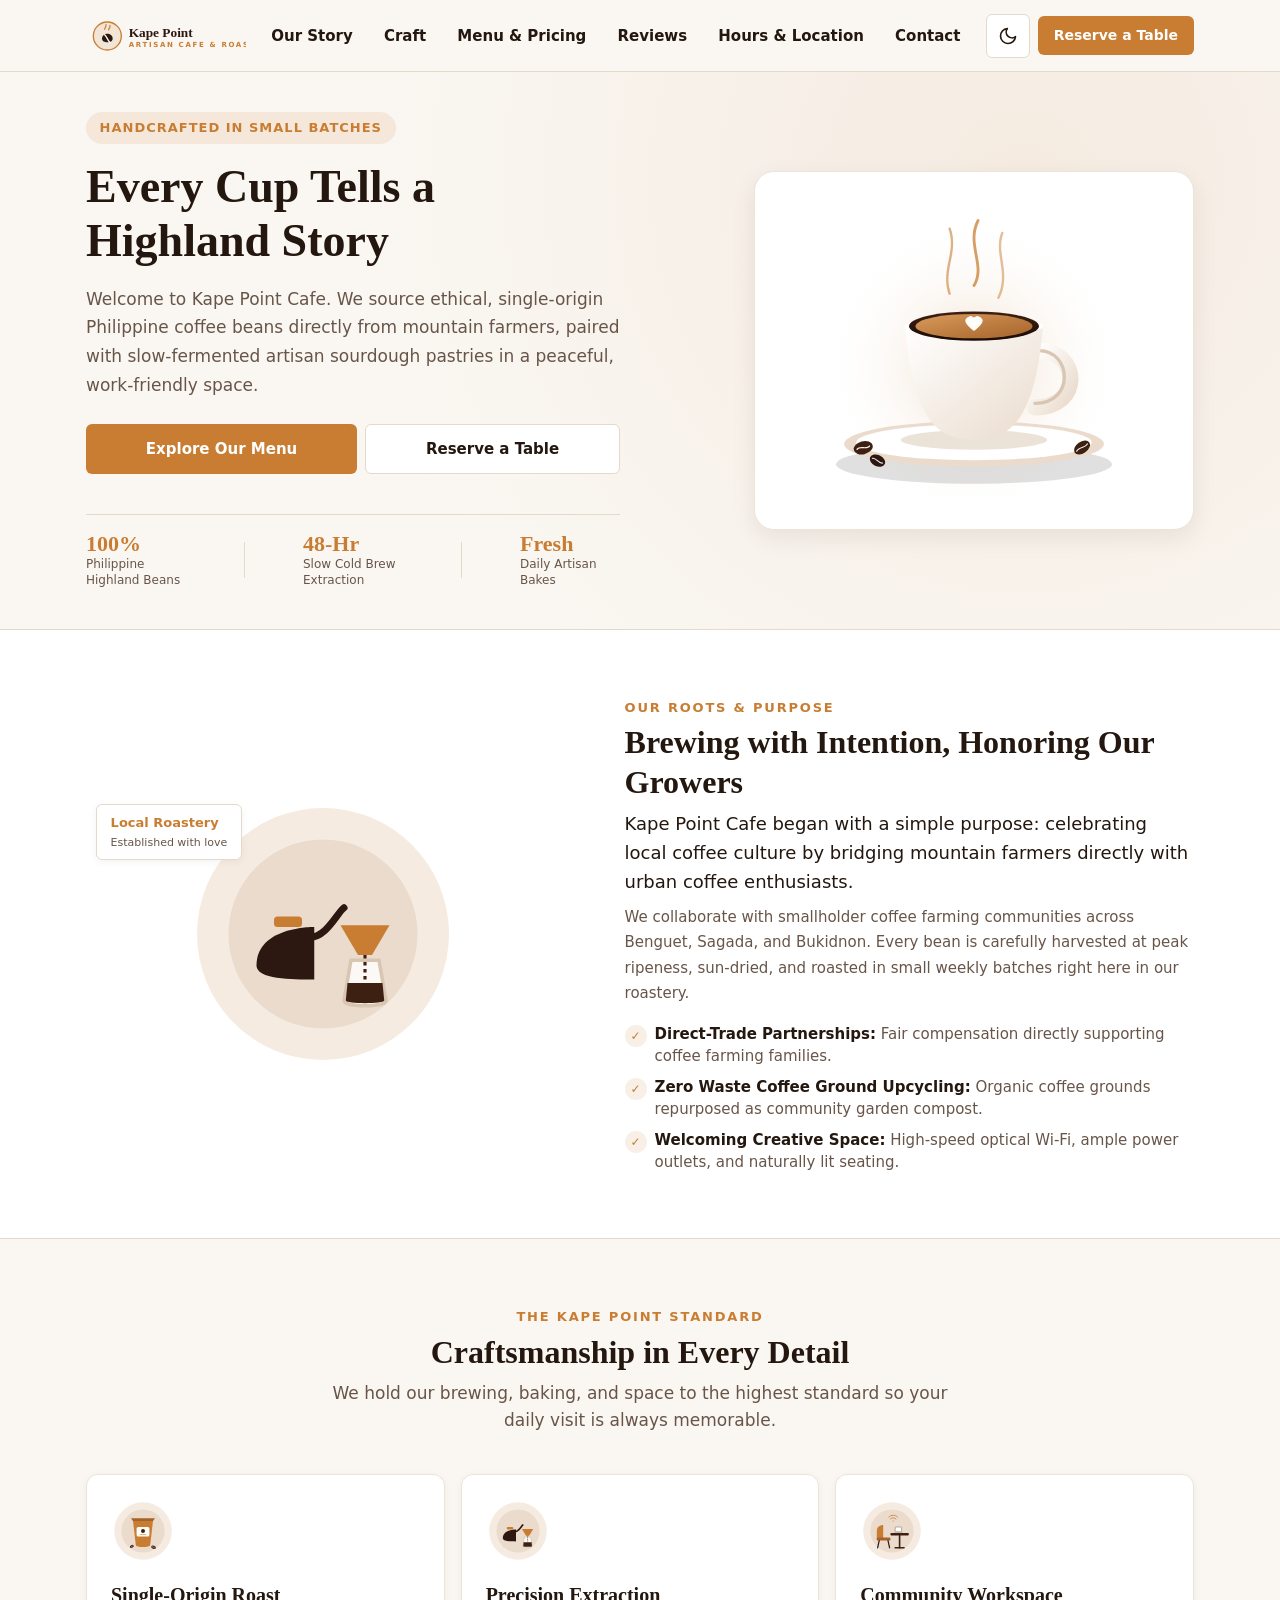
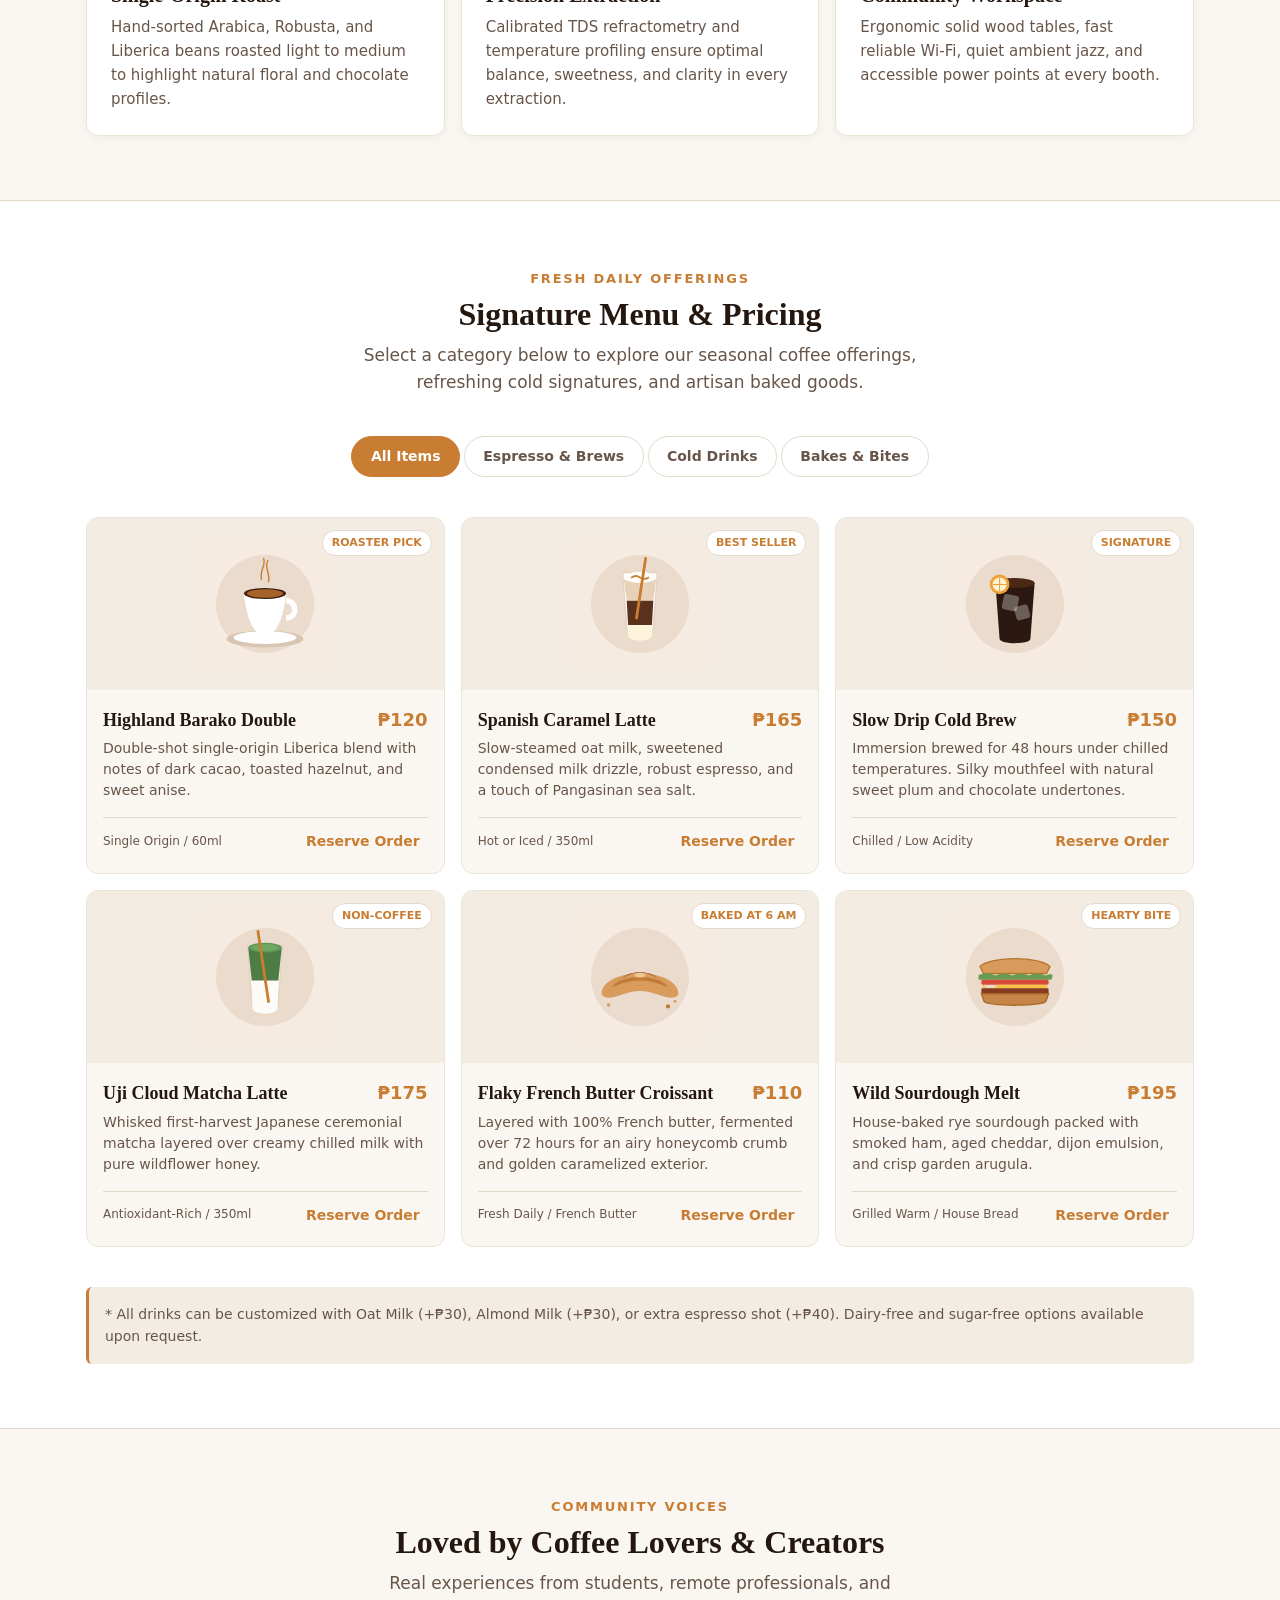
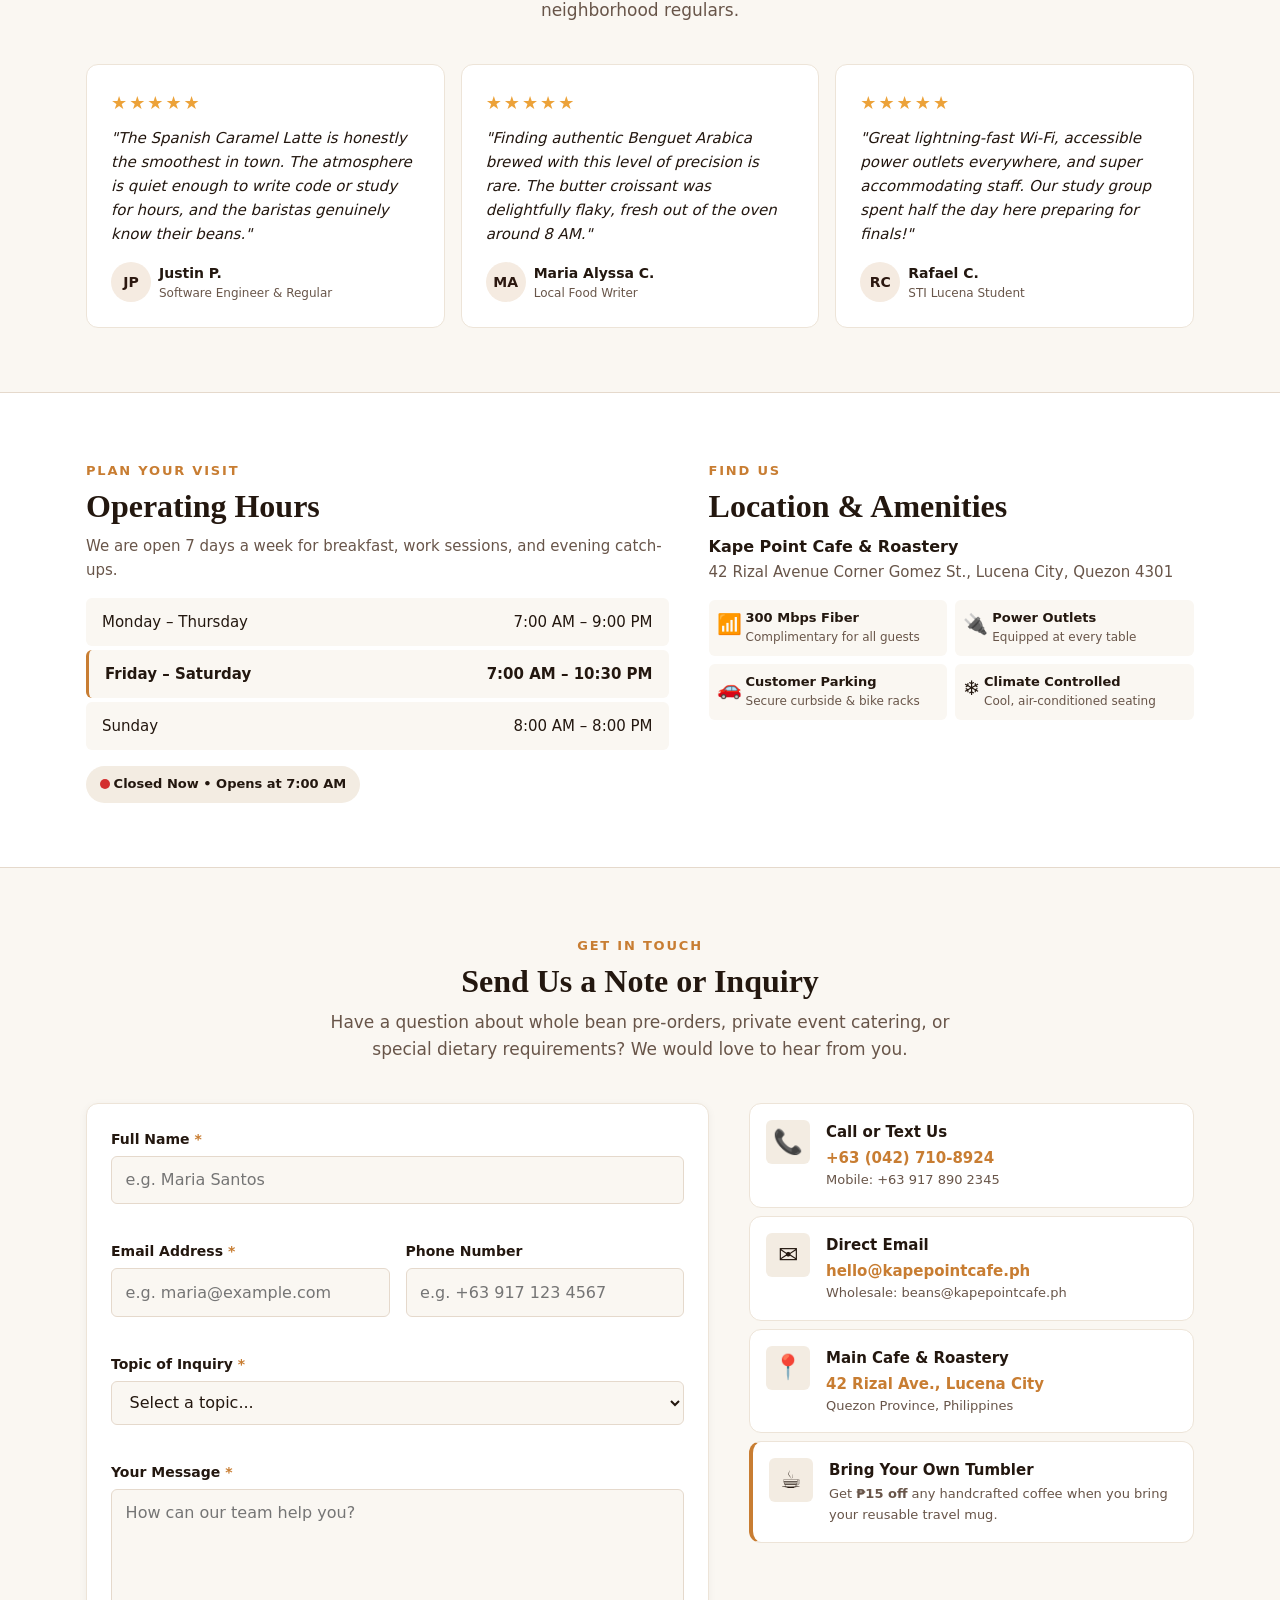
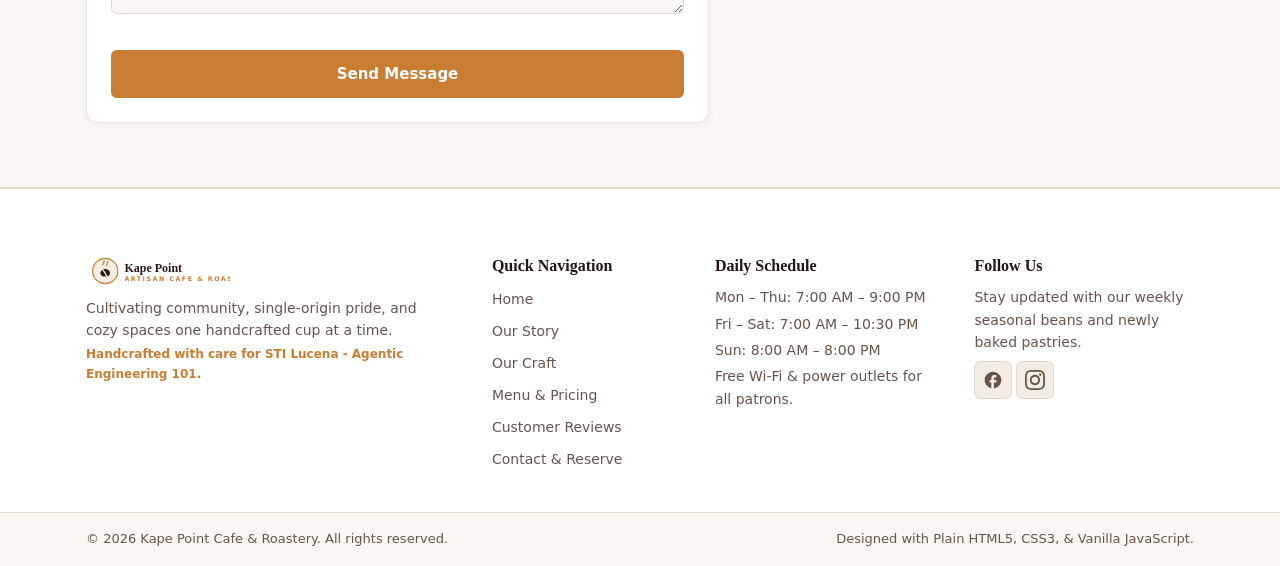
==== index.html @ e8faf279 "feat: initial static site build via agentic workflow" ====
<!DOCTYPE html>
<html lang="en">
<head>
  <meta charset="UTF-8">
  <meta name="viewport" content="width=device-width, initial-scale=1.0">
  <meta name="description" content="Kape Point Cafe - Artisan Specialty Coffee, handcrafted beverages, and fresh pastries in a cozy, community-first space.">
  <title>Kape Point Cafe | Artisan Coffee &amp; Roastery</title>
  <link rel="stylesheet" href="./style.css">
  <link rel="icon" type="image/svg+xml" href="./assets/logo.svg">
</head>
<body>
  <!-- Header / Navigation Bar -->
  <header class="site-header" id="header">
    <div class="header-container">
      <a href="#hero" class="brand-link" aria-label="Kape Point Cafe Home">
        <img src="./assets/logo.svg" alt="Kape Point Cafe Logo" class="brand-logo" width="180" height="45">
      </a>

      <!-- Desktop Navigation & Controls -->
      <nav class="main-nav" id="main-nav" aria-label="Primary Navigation">
        <ul class="nav-list">
          <li><a href="#about" class="nav-link">Our Story</a></li>
          <li><a href="#features" class="nav-link">Craft</a></li>
          <li><a href="#menu" class="nav-link">Menu &amp; Pricing</a></li>
          <li><a href="#reviews" class="nav-link">Reviews</a></li>
          <li><a href="#hours" class="nav-link">Hours &amp; Location</a></li>
          <li><a href="#contact" class="nav-link">Contact</a></li>
        </ul>
      </nav>

      <div class="header-actions">
        <!-- Theme Toggle -->
        <button id="theme-toggle" class="btn-icon theme-toggle-btn" aria-label="Toggle Dark and Light Mode" title="Toggle theme">
          <svg class="sun-icon" xmlns="http://www.w3.org/2000/svg" width="20" height="20" viewBox="0 0 24 24" fill="none" stroke="currentColor" stroke-width="2" stroke-linecap="round" stroke-linejoin="round" aria-hidden="true">
            <circle cx="12" cy="12" r="5"></circle>
            <line x1="12" y1="1" x2="12" y2="3"></line>
            <line x1="12" y1="21" x2="12" y2="23"></line>
            <line x1="4.22" y1="4.22" x2="5.64" y2="5.64"></line>
            <line x1="18.36" y1="18.36" x2="19.78" y2="19.78"></line>
            <line x1="1" y1="12" x2="3" y2="12"></line>
            <line x1="21" y1="12" x2="23" y2="12"></line>
            <line x1="4.22" y1="19.78" x2="5.64" y2="18.36"></line>
            <line x1="18.36" y1="5.64" x2="19.78" y2="4.22"></line>
          </svg>
          <svg class="moon-icon" xmlns="http://www.w3.org/2000/svg" width="20" height="20" viewBox="0 0 24 24" fill="none" stroke="currentColor" stroke-width="2" stroke-linecap="round" stroke-linejoin="round" aria-hidden="true">
            <path d="M21 12.79A9 9 0 1 1 11.21 3 7 7 0 0 0 21 12.79z"></path>
          </svg>
        </button>

        <!-- CTA in Header -->
        <button id="open-reserve-btn-header" class="btn btn-sm btn-primary nav-cta">Reserve a Table</button>

        <!-- Mobile Menu Toggle Button -->
        <button id="mobile-menu-btn" class="hamburger-btn" aria-label="Toggle navigation menu" aria-expanded="false" aria-controls="main-nav">
          <span class="hamburger-bar"></span>
          <span class="hamburger-bar"></span>
          <span class="hamburger-bar"></span>
        </button>
      </div>
    </div>
  </header>

  <main>
    <!-- Hero Section -->
    <section class="hero-section" id="hero">
      <div class="container hero-grid">
        <div class="hero-content">
          <span class="hero-eyebrow">Handcrafted in Small Batches</span>
          <h1 class="hero-title">Every Cup Tells a Highland Story</h1>
          <p class="hero-description">
            Welcome to Kape Point Cafe. We source ethical, single-origin Philippine coffee beans directly from mountain farmers, paired with slow-fermented artisan sourdough pastries in a peaceful, work-friendly space.
          </p>
          <div class="hero-actions">
            <a href="#menu" class="btn btn-primary">Explore Our Menu</a>
            <button id="open-reserve-btn-hero" class="btn btn-secondary">Reserve a Table</button>
          </div>
          <div class="hero-stats">
            <div class="stat-item">
              <span class="stat-number">100%</span>
              <span class="stat-label">Philippine Highland Beans</span>
            </div>
            <div class="stat-divider"></div>
            <div class="stat-item">
              <span class="stat-number">48-Hr</span>
              <span class="stat-label">Slow Cold Brew Extraction</span>
            </div>
            <div class="stat-divider"></div>
            <div class="stat-item">
              <span class="stat-number">Fresh</span>
              <span class="stat-label">Daily Artisan Bakes</span>
            </div>
          </div>
        </div>
        <div class="hero-visual">
          <div class="hero-image-wrapper">
            <img src="./assets/hero-coffee.svg" alt="Artisanal pour-over coffee cup on saucer with aromatic steam" class="hero-image" width="500" height="400">
          </div>
        </div>
      </div>
    </section>

    <!-- About Section -->
    <section class="about-section" id="about">
      <div class="container about-grid">
        <div class="about-visual">
          <div class="about-card-badge">
            <span class="badge-title">Local Roastery</span>
            <span class="badge-sub">Established with love</span>
          </div>
          <img src="./assets/feature-barista.svg" alt="Barista preparing artisanal filter coffee" class="about-image" width="320" height="320">
        </div>
        <div class="about-content">
          <span class="section-tag">Our Roots &amp; Purpose</span>
          <h2 class="section-title">Brewing with Intention, Honoring Our Growers</h2>
          <p class="section-lead">
            Kape Point Cafe began with a simple purpose: celebrating local coffee culture by bridging mountain farmers directly with urban coffee enthusiasts.
          </p>
          <p class="section-text">
            We collaborate with smallholder coffee farming communities across Benguet, Sagada, and Bukidnon. Every bean is carefully harvested at peak ripeness, sun-dried, and roasted in small weekly batches right here in our roastery. 
          </p>
          <div class="values-list">
            <div class="value-item">
              <span class="value-check" aria-hidden="true">&#10003;</span>
              <div>
                <strong>Direct-Trade Partnerships:</strong> Fair compensation directly supporting coffee farming families.
              </div>
            </div>
            <div class="value-item">
              <span class="value-check" aria-hidden="true">&#10003;</span>
              <div>
                <strong>Zero Waste Coffee Ground Upcycling:</strong> Organic coffee grounds repurposed as community garden compost.
              </div>
            </div>
            <div class="value-item">
              <span class="value-check" aria-hidden="true">&#10003;</span>
              <div>
                <strong>Welcoming Creative Space:</strong> High-speed optical Wi-Fi, ample power outlets, and naturally lit seating.
              </div>
            </div>
          </div>
        </div>
      </div>
    </section>

    <!-- Craft Features Section -->
    <section class="features-section" id="features">
      <div class="container">
        <div class="section-header text-center">
          <span class="section-tag">The Kape Point Standard</span>
          <h2 class="section-title">Craftsmanship in Every Detail</h2>
          <p class="section-subtitle">We hold our brewing, baking, and space to the highest standard so your daily visit is always memorable.</p>
        </div>

        <div class="features-grid">
          <article class="feature-card">
            <div class="feature-icon-wrapper">
              <img src="./assets/feature-beans.svg" alt="Single origin highland beans" class="feature-icon" width="80" height="80">
            </div>
            <h3 class="feature-title">Single-Origin Roast</h3>
            <p class="feature-description">
              Hand-sorted Arabica, Robusta, and Liberica beans roasted light to medium to highlight natural floral and chocolate profiles.
            </p>
          </article>

          <article class="feature-card">
            <div class="feature-icon-wrapper">
              <img src="./assets/feature-barista.svg" alt="Precision barista brewing" class="feature-icon" width="80" height="80">
            </div>
            <h3 class="feature-title">Precision Extraction</h3>
            <p class="feature-description">
              Calibrated TDS refractometry and temperature profiling ensure optimal balance, sweetness, and clarity in every extraction.
            </p>
          </article>

          <article class="feature-card">
            <div class="feature-icon-wrapper">
              <img src="./assets/feature-space.svg" alt="Cozy work-friendly seating" class="feature-icon" width="80" height="80">
            </div>
            <h3 class="feature-title">Community Workspace</h3>
            <p class="feature-description">
              Ergonomic solid wood tables, fast reliable Wi-Fi, quiet ambient jazz, and accessible power points at every booth.
            </p>
          </article>
        </div>
      </div>
    </section>

    <!-- Products Showcase & Filterable Menu Section -->
    <section class="menu-section" id="menu">
      <div class="container">
        <div class="section-header text-center">
          <span class="section-tag">Fresh Daily Offerings</span>
          <h2 class="section-title">Signature Menu &amp; Pricing</h2>
          <p class="section-subtitle">Select a category below to explore our seasonal coffee offerings, refreshing cold signatures, and artisan baked goods.</p>
        </div>

        <!-- Interactive Category Filter Tabs -->
        <div class="menu-filter-bar" role="tablist" aria-label="Menu Categories">
          <button class="filter-btn active" data-category="all" role="tab" aria-selected="true">All Items</button>
          <button class="filter-btn" data-category="espresso" role="tab" aria-selected="false">Espresso &amp; Brews</button>
          <button class="filter-btn" data-category="cold" role="tab" aria-selected="false">Cold Drinks</button>
          <button class="filter-btn" data-category="pastry" role="tab" aria-selected="false">Bakes &amp; Bites</button>
        </div>

        <!-- Menu Cards Grid -->
        <div class="menu-grid" id="menu-items-grid">
          <!-- Item 1 -->
          <article class="menu-card" data-category="espresso">
            <div class="menu-card-image">
              <img src="./assets/menu-espresso.svg" alt="Highland Barako Double Espresso" width="160" height="160">
              <span class="item-tag">Roaster Pick</span>
            </div>
            <div class="menu-card-content">
              <div class="menu-card-header">
                <h3 class="menu-item-name">Highland Barako Double</h3>
                <span class="menu-item-price">₱120</span>
              </div>
              <p class="menu-item-desc">Double-shot single-origin Liberica blend with notes of dark cacao, toasted hazelnut, and sweet anise.</p>
              <div class="menu-card-footer">
                <span class="ingredient-info">Single Origin / 60ml</span>
                <button class="btn-text order-item-btn" data-name="Highland Barako Double">Reserve Order</button>
              </div>
            </div>
          </article>

          <!-- Item 2 -->
          <article class="menu-card" data-category="espresso">
            <div class="menu-card-image">
              <img src="./assets/menu-latte.svg" alt="Spanish Sea Salt Caramel Latte" width="160" height="160">
              <span class="item-tag">Best Seller</span>
            </div>
            <div class="menu-card-content">
              <div class="menu-card-header">
                <h3 class="menu-item-name">Spanish Caramel Latte</h3>
                <span class="menu-item-price">₱165</span>
              </div>
              <p class="menu-item-desc">Slow-steamed oat milk, sweetened condensed milk drizzle, robust espresso, and a touch of Pangasinan sea salt.</p>
              <div class="menu-card-footer">
                <span class="ingredient-info">Hot or Iced / 350ml</span>
                <button class="btn-text order-item-btn" data-name="Spanish Caramel Latte">Reserve Order</button>
              </div>
            </div>
          </article>

          <!-- Item 3 -->
          <article class="menu-card" data-category="cold">
            <div class="menu-card-image">
              <img src="./assets/menu-coldbrew.svg" alt="Signature 48-Hour Cold Brew" width="160" height="160">
              <span class="item-tag">Signature</span>
            </div>
            <div class="menu-card-content">
              <div class="menu-card-header">
                <h3 class="menu-item-name">Slow Drip Cold Brew</h3>
                <span class="menu-item-price">₱150</span>
              </div>
              <p class="menu-item-desc">Immersion brewed for 48 hours under chilled temperatures. Silky mouthfeel with natural sweet plum and chocolate undertones.</p>
              <div class="menu-card-footer">
                <span class="ingredient-info">Chilled / Low Acidity</span>
                <button class="btn-text order-item-btn" data-name="Slow Drip Cold Brew">Reserve Order</button>
              </div>
            </div>
          </article>

          <!-- Item 4 -->
          <article class="menu-card" data-category="cold">
            <div class="menu-card-image">
              <img src="./assets/menu-matcha.svg" alt="Uji Ceremonial Matcha Fusion" width="160" height="160">
              <span class="item-tag">Non-Coffee</span>
            </div>
            <div class="menu-card-content">
              <div class="menu-card-header">
                <h3 class="menu-item-name">Uji Cloud Matcha Latte</h3>
                <span class="menu-item-price">₱175</span>
              </div>
              <p class="menu-item-desc">Whisked first-harvest Japanese ceremonial matcha layered over creamy chilled milk with pure wildflower honey.</p>
              <div class="menu-card-footer">
                <span class="ingredient-info">Antioxidant-Rich / 350ml</span>
                <button class="btn-text order-item-btn" data-name="Uji Cloud Matcha Latte">Reserve Order</button>
              </div>
            </div>
          </article>

          <!-- Item 5 -->
          <article class="menu-card" data-category="pastry">
            <div class="menu-card-image">
              <img src="./assets/menu-pastry.svg" alt="Artisan Butter Croissant" width="160" height="160">
              <span class="item-tag">Baked at 6 AM</span>
            </div>
            <div class="menu-card-content">
              <div class="menu-card-header">
                <h3 class="menu-item-name">Flaky French Butter Croissant</h3>
                <span class="menu-item-price">₱110</span>
              </div>
              <p class="menu-item-desc">Layered with 100% French butter, fermented over 72 hours for an airy honeycomb crumb and golden caramelized exterior.</p>
              <div class="menu-card-footer">
                <span class="ingredient-info">Fresh Daily / French Butter</span>
                <button class="btn-text order-item-btn" data-name="Flaky Butter Croissant">Reserve Order</button>
              </div>
            </div>
          </article>

          <!-- Item 6 -->
          <article class="menu-card" data-category="pastry">
            <div class="menu-card-image">
              <img src="./assets/menu-sandwich.svg" alt="Sourdough Deli Toastie" width="160" height="160">
              <span class="item-tag">Hearty Bite</span>
            </div>
            <div class="menu-card-content">
              <div class="menu-card-header">
                <h3 class="menu-item-name">Wild Sourdough Melt</h3>
                <span class="menu-item-price">₱195</span>
              </div>
              <p class="menu-item-desc">House-baked rye sourdough packed with smoked ham, aged cheddar, dijon emulsion, and crisp garden arugula.</p>
              <div class="menu-card-footer">
                <span class="ingredient-info">Grilled Warm / House Bread</span>
                <button class="btn-text order-item-btn" data-name="Wild Sourdough Melt">Reserve Order</button>
              </div>
            </div>
          </article>
        </div>

        <div class="menu-notice">
          <p>
            * All drinks can be customized with Oat Milk (+₱30), Almond Milk (+₱30), or extra espresso shot (+₱40). Dairy-free and sugar-free options available upon request.
          </p>
        </div>
      </div>
    </section>

    <!-- Testimonials / Community Reviews Section -->
    <section class="reviews-section" id="reviews">
      <div class="container">
        <div class="section-header text-center">
          <span class="section-tag">Community Voices</span>
          <h2 class="section-title">Loved by Coffee Lovers &amp; Creators</h2>
          <p class="section-subtitle">Real experiences from students, remote professionals, and neighborhood regulars.</p>
        </div>

        <div class="reviews-grid">
          <article class="review-card">
            <div class="review-stars" aria-label="Rating: 5 out of 5 stars">★★★★★</div>
            <blockquote class="review-quote">
              "The Spanish Caramel Latte is honestly the smoothest in town. The atmosphere is quiet enough to write code or study for hours, and the baristas genuinely know their beans."
            </blockquote>
            <div class="reviewer-meta">
              <div class="reviewer-avatar">JP</div>
              <div>
                <cite class="reviewer-name">Justin P.</cite>
                <span class="reviewer-role">Software Engineer &amp; Regular</span>
              </div>
            </div>
          </article>

          <article class="review-card">
            <div class="review-stars" aria-label="Rating: 5 out of 5 stars">★★★★★</div>
            <blockquote class="review-quote">
              "Finding authentic Benguet Arabica brewed with this level of precision is rare. The butter croissant was delightfully flaky, fresh out of the oven around 8 AM."
            </blockquote>
            <div class="reviewer-meta">
              <div class="reviewer-avatar">MA</div>
              <div>
                <cite class="reviewer-name">Maria Alyssa C.</cite>
                <span class="reviewer-role">Local Food Writer</span>
              </div>
            </div>
          </article>

          <article class="review-card">
            <div class="review-stars" aria-label="Rating: 5 out of 5 stars">★★★★★</div>
            <blockquote class="review-quote">
              "Great lightning-fast Wi-Fi, accessible power outlets everywhere, and super accommodating staff. Our study group spent half the day here preparing for finals!"
            </blockquote>
            <div class="reviewer-meta">
              <div class="reviewer-avatar">RC</div>
              <div>
                <cite class="reviewer-name">Rafael C.</cite>
                <span class="reviewer-role">STI Lucena Student</span>
              </div>
            </div>
          </article>
        </div>
      </div>
    </section>

    <!-- Operating Hours & Location Section -->
    <section class="hours-section" id="hours">
      <div class="container hours-grid">
        <div class="hours-card">
          <span class="section-tag">Plan Your Visit</span>
          <h2 class="section-title">Operating Hours</h2>
          <p class="hours-intro">We are open 7 days a week for breakfast, work sessions, and evening catch-ups.</p>
          
          <ul class="hours-list">
            <li class="hours-row">
              <span class="day">Monday – Thursday</span>
              <span class="time">7:00 AM – 9:00 PM</span>
            </li>
            <li class="hours-row highlight-row">
              <span class="day">Friday – Saturday</span>
              <span class="time">7:00 AM – 10:30 PM</span>
            </li>
            <li class="hours-row">
              <span class="day">Sunday</span>
              <span class="time">8:00 AM – 8:00 PM</span>
            </li>
          </ul>

          <div class="current-status" id="current-status-banner">
            <span class="status-indicator" id="status-dot"></span>
            <span class="status-text" id="status-text">Checking live store status...</span>
          </div>
        </div>

        <div class="location-card">
          <span class="section-tag">Find Us</span>
          <h2 class="section-title">Location &amp; Amenities</h2>
          <p class="location-address">
            <strong>Kape Point Cafe &amp; Roastery</strong><br>
            42 Rizal Avenue Corner Gomez St., Lucena City, Quezon 4301
          </p>

          <div class="amenities-grid">
            <div class="amenity-item">
              <span class="amenity-icon">📶</span>
              <div>
                <strong>300 Mbps Fiber</strong>
                <p>Complimentary for all guests</p>
              </div>
            </div>
            <div class="amenity-item">
              <span class="amenity-icon">🔌</span>
              <div>
                <strong>Power Outlets</strong>
                <p>Equipped at every table</p>
              </div>
            </div>
            <div class="amenity-item">
              <span class="amenity-icon">🚗</span>
              <div>
                <strong>Customer Parking</strong>
                <p>Secure curbside &amp; bike racks</p>
              </div>
            </div>
            <div class="amenity-item">
              <span class="amenity-icon">❄️</span>
              <div>
                <strong>Climate Controlled</strong>
                <p>Cool, air-conditioned seating</p>
              </div>
            </div>
          </div>
        </div>
      </div>
    </section>

    <!-- Contact & Inquiries Section -->
    <section class="contact-section" id="contact">
      <div class="container">
        <div class="section-header text-center">
          <span class="section-tag">Get in Touch</span>
          <h2 class="section-title">Send Us a Note or Inquiry</h2>
          <p class="section-subtitle">Have a question about whole bean pre-orders, private event catering, or special dietary requirements? We would love to hear from you.</p>
        </div>

        <div class="contact-grid">
          <!-- Static Contact Form with Field Validation -->
          <form class="contact-form" id="contact-form" novalidate>
            <div class="form-feedback" id="form-feedback" role="alert" aria-live="polite"></div>

            <div class="form-group">
              <label for="contact-name">Full Name <span class="required">*</span></label>
              <input type="text" id="contact-name" name="name" class="form-input" placeholder="e.g. Maria Santos" required>
              <span class="field-error" id="name-error"></span>
            </div>

            <div class="form-row">
              <div class="form-group">
                <label for="contact-email">Email Address <span class="required">*</span></label>
                <input type="email" id="contact-email" name="email" class="form-input" placeholder="e.g. maria@example.com" required>
                <span class="field-error" id="email-error"></span>
              </div>
              <div class="form-group">
                <label for="contact-phone">Phone Number</label>
                <input type="tel" id="contact-phone" name="phone" class="form-input" placeholder="e.g. +63 917 123 4567">
              </div>
            </div>

            <div class="form-group">
              <label for="contact-subject">Topic of Inquiry <span class="required">*</span></label>
              <select id="contact-subject" name="subject" class="form-select" required>
                <option value="">Select a topic...</option>
                <option value="catering">Private Event / Bulk Catering</option>
                <option value="beans">Whole Bean Wholesale Inquiry</option>
                <option value="feedback">Store Feedback &amp; Suggestions</option>
                <option value="other">General Question</option>
              </select>
              <span class="field-error" id="subject-error"></span>
            </div>

            <div class="form-group">
              <label for="contact-message">Your Message <span class="required">*</span></label>
              <textarea id="contact-message" name="message" class="form-textarea" rows="4" placeholder="How can our team help you?" required></textarea>
              <span class="field-error" id="message-error"></span>
            </div>

            <button type="submit" class="btn btn-primary btn-block" id="submit-contact-btn">Send Message</button>
          </form>

          <!-- Direct Contact Information Cards -->
          <div class="contact-cards">
            <div class="info-card">
              <div class="info-icon">📞</div>
              <div class="info-body">
                <h3>Call or Text Us</h3>
                <p class="info-val">+63 (042) 710-8924</p>
                <p class="info-sub">Mobile: +63 917 890 2345</p>
              </div>
            </div>

            <div class="info-card">
              <div class="info-icon">✉️</div>
              <div class="info-body">
                <h3>Direct Email</h3>
                <p class="info-val">hello@kapepointcafe.ph</p>
                <p class="info-sub">Wholesale: beans@kapepointcafe.ph</p>
              </div>
            </div>

            <div class="info-card">
              <div class="info-icon">📍</div>
              <div class="info-body">
                <h3>Main Cafe &amp; Roastery</h3>
                <p class="info-val">42 Rizal Ave., Lucena City</p>
                <p class="info-sub">Quezon Province, Philippines</p>
              </div>
            </div>

            <div class="info-card special-notice">
              <div class="info-icon">☕</div>
              <div class="info-body">
                <h3>Bring Your Own Tumbler</h3>
                <p class="info-sub">Get <strong>₱15 off</strong> any handcrafted coffee when you bring your reusable travel mug.</p>
              </div>
            </div>
          </div>
        </div>
      </div>
    </section>
  </main>

  <!-- Interactive Component: Table Reservation & Order Modal -->
  <div class="modal-backdrop" id="reservation-modal" role="dialog" aria-modal="true" aria-labelledby="modal-title" aria-hidden="true">
    <div class="modal-container">
      <div class="modal-header">
        <h2 id="modal-title" class="modal-title">Table Reservation / Order Inquiry</h2>
        <button class="modal-close-btn" id="close-modal-btn" aria-label="Close reservation dialog">&times;</button>
      </div>
      <form class="modal-form" id="reservation-form" novalidate>
        <div class="modal-feedback" id="modal-feedback" role="alert" aria-live="polite"></div>

        <div class="form-group">
          <label for="res-name">Your Full Name <span class="required">*</span></label>
          <input type="text" id="res-name" class="form-input" placeholder="e.g. Juan Dela Cruz" required>
        </div>

        <div class="form-row">
          <div class="form-group">
            <label for="res-phone">Phone / Viber <span class="required">*</span></label>
            <input type="tel" id="res-phone" class="form-input" placeholder="0917 123 4567" required>
          </div>
          <div class="form-group">
            <label for="res-guests">Number of Guests <span class="required">*</span></label>
            <select id="res-guests" class="form-select" required>
              <option value="1">1 Person (Solo Workspace)</option>
              <option value="2" selected>2 Persons</option>
              <option value="3-4">3 to 4 Persons (Booth)</option>
              <option value="5-8">5 to 8 Persons (Communal Table)</option>
              <option value="large">9+ (Group / Event)</option>
            </select>
          </div>
        </div>

        <div class="form-row">
          <div class="form-group">
            <label for="res-date">Preferred Date <span class="required">*</span></label>
            <input type="date" id="res-date" class="form-input" required>
          </div>
          <div class="form-group">
            <label for="res-time">Preferred Time <span class="required">*</span></label>
            <input type="time" id="res-time" class="form-input" required>
          </div>
        </div>

        <div class="form-group">
          <label for="res-notes">Selected Item / Special Requests</label>
          <input type="text" id="res-notes" class="form-input" placeholder="e.g. Near power socket, quiet corner, pre-order Spanish Latte">
        </div>

        <div class="modal-actions">
          <button type="button" class="btn btn-secondary" id="cancel-modal-btn">Cancel</button>
          <button type="submit" class="btn btn-primary" id="confirm-reservation-btn">Confirm Reservation</button>
        </div>
      </form>
    </div>
  </div>

  <!-- Footer Section -->
  <footer class="site-footer">
    <div class="container footer-grid">
      <div class="footer-brand">
        <img src="./assets/logo.svg" alt="Kape Point Cafe Logo" class="footer-logo" width="160" height="40">
        <p class="footer-tagline">
          Cultivating community, single-origin pride, and cozy spaces one handcrafted cup at a time.
        </p>
        <p class="footer-credit">Handcrafted with care for STI Lucena - Agentic Engineering 101.</p>
      </div>

      <div class="footer-nav">
        <h4 class="footer-heading">Quick Navigation</h4>
        <ul class="footer-links">
          <li><a href="#hero">Home</a></li>
          <li><a href="#about">Our Story</a></li>
          <li><a href="#features">Our Craft</a></li>
          <li><a href="#menu">Menu &amp; Pricing</a></li>
          <li><a href="#reviews">Customer Reviews</a></li>
          <li><a href="#contact">Contact &amp; Reserve</a></li>
        </ul>
      </div>

      <div class="footer-hours">
        <h4 class="footer-heading">Daily Schedule</h4>
        <p>Mon – Thu: 7:00 AM – 9:00 PM</p>
        <p>Fri – Sat: 7:00 AM – 10:30 PM</p>
        <p>Sun: 8:00 AM – 8:00 PM</p>
        <p class="footer-note">Free Wi-Fi &amp; power outlets for all patrons.</p>
      </div>

      <div class="footer-social">
        <h4 class="footer-heading">Follow Us</h4>
        <p>Stay updated with our weekly seasonal beans and newly baked pastries.</p>
        <div class="social-links">
          <a href="https://facebook.com" target="_blank" rel="noopener noreferrer" class="social-icon" aria-label="Facebook">
            <svg width="20" height="20" viewBox="0 0 24 24" fill="currentColor"><path d="M22 12c0-5.52-4.48-10-10-10S2 6.48 2 12c0 4.84 3.44 8.87 8 9.8V15H8v-3h2V9.5C10 7.57 11.57 6 13.5 6H16v3h-2c-.55 0-1 .45-1 1v2h3v3h-3v6.95C18.05 21.45 22 17.2 22 12z"/></svg>
          </a>
          <a href="https://instagram.com" target="_blank" rel="noopener noreferrer" class="social-icon" aria-label="Instagram">
            <svg width="20" height="20" viewBox="0 0 24 24" fill="currentColor"><path d="M12 2.163c3.204 0 3.584.012 4.85.07 3.252.148 4.771 1.691 4.919 4.919.058 1.265.069 1.645.069 4.849 0 3.205-.012 3.584-.069 4.849-.149 3.225-1.664 4.771-4.919 4.919-1.266.058-1.644.07-4.85.07-3.204 0-3.584-.012-4.849-.07-3.26-.149-4.771-1.699-4.919-4.92-.058-1.265-.07-1.644-.07-4.849 0-3.204.013-3.583.07-4.849.149-3.227 1.664-4.771 4.919-4.919 1.266-.057 1.645-.069 4.849-.069zm0-2.163c-3.259 0-3.667.014-4.947.072-4.358.2-6.78 2.618-6.98 6.98-.059 1.281-.073 1.689-.073 4.948 0 3.259.014 3.668.072 4.948.2 4.358 2.618 6.78 6.98 6.98 1.281.058 1.689.072 4.948.072 3.259 0 3.668-.014 4.948-.072 4.354-.2 6.782-2.618 6.979-6.98.059-1.28.073-1.689.073-4.948 0-3.259-.014-3.667-.072-4.947-.196-4.354-2.617-6.78-6.979-6.98-1.281-.059-1.69-.073-4.949-.073zm0 5.838c-3.403 0-6.162 2.759-6.162 6.162s2.759 6.163 6.162 6.163 6.162-2.759 6.162-6.163c0-3.403-2.759-6.162-6.162-6.162zm0 10.162c-2.209 0-4-1.79-4-4 0-2.209 1.791-4 4-4s4 1.791 4 4c0 2.21-1.791 4-4 4zm6.406-11.845c-.796 0-1.441.645-1.441 1.44s.645 1.44 1.441 1.44c.795 0 1.439-.645 1.439-1.44s-.644-1.44-1.439-1.44z"/></svg>
          </a>
        </div>
      </div>
    </div>

    <div class="footer-bottom">
      <div class="container footer-bottom-inner">
        <p>&copy; 2026 Kape Point Cafe &amp; Roastery. All rights reserved.</p>
        <p class="footer-legal">Designed with Plain HTML5, CSS3, &amp; Vanilla JavaScript.</p>
      </div>
    </div>
  </footer>

  <!-- Script link (Relative Path) -->
  <script src="./script.js"></script>
</body>
</html>
---- style.css ----
/* ==========================================================================
   Kape Point Cafe - Modern Static Stylesheet
   Mobile-First, Pure CSS3, Zero Framework Dependencies
   ========================================================================== */

/* --------------------------------------------------------------------------
   1. CSS Custom Properties (:root) & Theme Tokens
   -------------------------------------------------------------------------- */
:root {
  /* Brand Palette */
  --color-primary: #2C1810;
  --color-secondary: #F5EBE1;
  --color-accent: #C87D32;
  --color-accent-hover: #AA6522;
  --color-accent-soft: rgba(200, 125, 50, 0.12);

  /* Backgrounds & Surfaces */
  --color-bg: #FAF7F2;
  --color-surface: #FFFFFF;
  --color-surface-subtle: #F3ECE2;
  --color-border: #E5D9CC;
  --color-card-border: #EDE4D8;

  /* Typography Colors */
  --color-text: #23170F;
  --color-text-muted: #685549;
  --color-text-inverse: #FFFFFF;

  /* Semantic Feedback */
  --color-success: #2E7D32;
  --color-success-bg: #E8F5E9;
  --color-error: #D32F2F;
  --color-error-bg: #FFEBEE;

  /* Typography Stacks */
  --font-sans: system-ui, -apple-system, BlinkMacSystemFont, "Segoe UI", Roboto, Oxygen, Ubuntu, Cantarell, sans-serif;
  --font-serif: Georgia, Cambria, "Times New Roman", Times, serif;

  /* Spacing Scale */
  --space-xs: 0.25rem;
  --space-sm: 0.5rem;
  --space-md: 1rem;
  --space-lg: 1.5rem;
  --space-xl: 2.5rem;
  --space-2xl: 4rem;

  /* Border Radii */
  --radius-sm: 6px;
  --radius-md: 12px;
  --radius-lg: 20px;
  --radius-full: 9999px;

  /* Elevation Shadows */
  --shadow-sm: 0 2px 8px rgba(44, 24, 16, 0.05);
  --shadow-md: 0 8px 24px rgba(44, 24, 16, 0.08);
  --shadow-lg: 0 16px 36px rgba(44, 24, 16, 0.14);

  /* Layout */
  --max-width: 1140px;
  --header-height: 72px;

  /* Transitions */
  --transition-fast: 0.18s ease;
  --transition-base: 0.26s ease;
}

/* Dark Mode Tokens */
[data-theme="dark"] {
  --color-primary: #C87D32;
  --color-secondary: #251B15;
  --color-accent: #E09548;
  --color-accent-hover: #F0A75B;
  --color-accent-soft: rgba(224, 149, 72, 0.18);

  --color-bg: #140E0B;
  --color-surface: #1E1511;
  --color-surface-subtle: #291C16;
  --color-border: #3A2A22;
  --color-card-border: #34251E;

  --color-text: #EDE6DE;
  --color-text-muted: #A8988C;
  --color-text-inverse: #140E0B;

  --color-success-bg: #1B3320;
  --color-error-bg: #381B1B;

  --shadow-sm: 0 2px 8px rgba(0, 0, 0, 0.35);
  --shadow-md: 0 8px 24px rgba(0, 0, 0, 0.45);
  --shadow-lg: 0 16px 36px rgba(0, 0, 0, 0.6);
}

/* --------------------------------------------------------------------------
   2. Base Reset & Defaults
   -------------------------------------------------------------------------- */
*, *::before, *::after {
  box-sizing: border-box;
  margin: 0;
  padding: 0;
}

html {
  font-family: var(--font-sans);
  font-size: 16px;
  line-height: 1.6;
  color: var(--color-text);
  background-color: var(--color-bg);
  scroll-behavior: smooth;
  scroll-padding-top: calc(var(--header-height) + 16px);
  -webkit-text-size-adjust: 100%;
}

body {
  min-height: 100vh;
  display: flex;
  flex-direction: column;
  background-color: var(--color-bg);
  color: var(--color-text);
  transition: background-color var(--transition-base), color var(--transition-base);
}

img, svg {
  display: block;
  max-width: 100%;
  height: auto;
}

a {
  color: inherit;
  text-decoration: none;
  transition: color var(--transition-fast);
}

ul {
  list-style: none;
}

button, input, select, textarea {
  font: inherit;
  color: inherit;
}

button {
  cursor: pointer;
  border: none;
  background: none;
}

:focus-visible {
  outline: 2px solid var(--color-accent);
  outline-offset: 3px;
}

/* --------------------------------------------------------------------------
   3. Layout Container & Typography Helpers
   -------------------------------------------------------------------------- */
.container {
  width: 100%;
  max-width: var(--max-width);
  margin-left: auto;
  margin-right: auto;
  padding-left: var(--space-md);
  padding-right: var(--space-md);
}

.text-center {
  text-align: center;
}

.section-tag {
  display: inline-block;
  font-size: 0.8125rem;
  font-weight: 700;
  text-transform: uppercase;
  letter-spacing: 1.8px;
  color: var(--color-accent);
  margin-bottom: var(--space-xs);
}

.section-title {
  font-family: var(--font-serif);
  font-size: 2rem;
  line-height: 1.25;
  color: var(--color-text);
  margin-bottom: var(--space-sm);
}

.section-subtitle {
  font-size: 1.0625rem;
  color: var(--color-text-muted);
  max-width: 620px;
  margin-left: auto;
  margin-right: auto;
}

.section-header {
  margin-bottom: var(--space-xl);
}

/* --------------------------------------------------------------------------
   4. Buttons & UI Controls
   -------------------------------------------------------------------------- */
.btn {
  display: inline-flex;
  align-items: center;
  justify-content: center;
  font-weight: 600;
  font-size: 0.9375rem;
  padding: 0.75rem 1.5rem;
  border-radius: var(--radius-sm);
  transition: all var(--transition-fast);
  min-height: 44px;
}

.btn-primary {
  background-color: var(--color-accent);
  color: #FFFFFF;
}

.btn-primary:hover {
  background-color: var(--color-accent-hover);
  transform: translateY(-1px);
  box-shadow: 0 4px 12px rgba(200, 125, 50, 0.3);
}

.btn-secondary {
  background-color: var(--color-surface);
  color: var(--color-text);
  border: 1px solid var(--color-border);
}

.btn-secondary:hover {
  background-color: var(--color-surface-subtle);
  border-color: var(--color-accent);
}

.btn-sm {
  padding: 0.5rem 1rem;
  font-size: 0.875rem;
  min-height: 38px;
}

.btn-block {
  width: 100%;
}

.btn-icon {
  display: inline-flex;
  align-items: center;
  justify-content: center;
  width: 44px;
  height: 44px;
  border-radius: var(--radius-sm);
  border: 1px solid var(--color-border);
  background-color: var(--color-surface);
  color: var(--color-text);
  transition: all var(--transition-fast);
}

.btn-icon:hover {
  border-color: var(--color-accent);
  color: var(--color-accent);
}

.btn-text {
  font-size: 0.875rem;
  font-weight: 600;
  color: var(--color-accent);
  display: inline-flex;
  align-items: center;
  gap: 4px;
  padding: 4px 8px;
  border-radius: var(--radius-sm);
}

.btn-text:hover {
  background-color: var(--color-accent-soft);
}

/* --------------------------------------------------------------------------
   5. Site Header & Navigation
   -------------------------------------------------------------------------- */
.site-header {
  position: sticky;
  top: 0;
  z-index: 1000;
  height: var(--header-height);
  background-color: var(--color-bg);
  border-bottom: 1px solid var(--color-border);
  transition: background-color var(--transition-base), border-color var(--transition-base);
}

.header-container {
  max-width: var(--max-width);
  margin-left: auto;
  margin-right: auto;
  padding: 0 var(--space-md);
  height: 100%;
  display: flex;
  align-items: center;
  justify-content: space-between;
}

.brand-link {
  display: flex;
  align-items: center;
}

.brand-logo {
  height: 40px;
  width: auto;
}

[data-theme="dark"] .brand-logo .brand-title {
  fill: #EDE6DE;
}

.header-actions {
  display: flex;
  align-items: center;
  gap: var(--space-sm);
}

.theme-toggle-btn .sun-icon {
  display: none;
}
.theme-toggle-btn .moon-icon {
  display: block;
}

[data-theme="dark"] .theme-toggle-btn .sun-icon {
  display: block;
}
[data-theme="dark"] .theme-toggle-btn .moon-icon {
  display: none;
}

.nav-cta {
  display: none;
}

/* Hamburger button */
.hamburger-btn {
  display: flex;
  flex-direction: column;
  justify-content: space-between;
  width: 44px;
  height: 44px;
  padding: 12px 10px;
  border-radius: var(--radius-sm);
  border: 1px solid var(--color-border);
  background-color: var(--color-surface);
}

.hamburger-bar {
  width: 100%;
  height: 2px;
  background-color: var(--color-text);
  border-radius: 2px;
  transition: transform var(--transition-fast), opacity var(--transition-fast);
}

.hamburger-btn.active .hamburger-bar:nth-child(1) {
  transform: translateY(7px) rotate(45deg);
}
.hamburger-btn.active .hamburger-bar:nth-child(2) {
  opacity: 0;
}
.hamburger-btn.active .hamburger-bar:nth-child(3) {
  transform: translateY(-7px) rotate(-45deg);
}

/* Mobile Nav Drawer */
.main-nav {
  position: absolute;
  top: var(--header-height);
  left: 0;
  width: 100%;
  background-color: var(--color-surface);
  border-bottom: 1px solid var(--color-border);
  box-shadow: var(--shadow-md);
  padding: var(--space-md);
  display: none;
}

.main-nav.open {
  display: block;
}

.nav-list {
  display: flex;
  flex-direction: column;
  gap: var(--space-xs);
}

.nav-link {
  display: block;
  padding: 0.75rem var(--space-md);
  font-weight: 600;
  border-radius: var(--radius-sm);
  color: var(--color-text);
}

.nav-link:hover, .nav-link:focus {
  background-color: var(--color-accent-soft);
  color: var(--color-accent);
}

/* --------------------------------------------------------------------------
   6. Hero Section
   -------------------------------------------------------------------------- */
.hero-section {
  padding: var(--space-xl) 0;
  background: radial-gradient(circle at 80% 20%, var(--color-secondary) 0%, transparent 60%);
  border-bottom: 1px solid var(--color-border);
}

[data-theme="dark"] .hero-section {
  background: radial-gradient(circle at 80% 20%, rgba(200, 125, 50, 0.12) 0%, transparent 60%);
}

.hero-grid {
  display: flex;
  flex-direction: column;
  gap: var(--space-xl);
}

.hero-content {
  display: flex;
  flex-direction: column;
  align-items: flex-start;
}

.hero-eyebrow {
  display: inline-block;
  padding: 0.35rem 0.85rem;
  background-color: var(--color-accent-soft);
  color: var(--color-accent);
  font-size: 0.8125rem;
  font-weight: 700;
  letter-spacing: 1px;
  text-transform: uppercase;
  border-radius: var(--radius-full);
  margin-bottom: var(--space-md);
}

.hero-title {
  font-family: var(--font-serif);
  font-size: 2.375rem;
  line-height: 1.18;
  color: var(--color-text);
  margin-bottom: var(--space-md);
}

.hero-description {
  font-size: 1.0625rem;
  line-height: 1.7;
  color: var(--color-text-muted);
  margin-bottom: var(--space-lg);
  max-width: 560px;
}

.hero-actions {
  display: flex;
  flex-wrap: wrap;
  gap: var(--space-sm);
  margin-bottom: var(--space-xl);
  width: 100%;
}

.hero-actions .btn {
  flex: 1 1 auto;
}

.hero-stats {
  display: flex;
  align-items: center;
  justify-content: space-between;
  width: 100%;
  padding-top: var(--space-md);
  border-top: 1px solid var(--color-border);
}

.stat-item {
  display: flex;
  flex-direction: column;
}

.stat-number {
  font-family: var(--font-serif);
  font-size: 1.375rem;
  font-weight: 700;
  color: var(--color-accent);
  line-height: 1.2;
}

.stat-label {
  font-size: 0.75rem;
  color: var(--color-text-muted);
  max-width: 100px;
  line-height: 1.3;
}

.stat-divider {
  width: 1px;
  height: 36px;
  background-color: var(--color-border);
}

.hero-visual {
  display: flex;
  justify-content: center;
  align-items: center;
}

.hero-image-wrapper {
  width: 100%;
  max-width: 440px;
  background-color: var(--color-surface);
  padding: var(--space-md);
  border-radius: var(--radius-lg);
  border: 1px solid var(--color-card-border);
  box-shadow: var(--shadow-md);
}

/* --------------------------------------------------------------------------
   7. About Section
   -------------------------------------------------------------------------- */
.about-section {
  padding: var(--space-2xl) 0;
  background-color: var(--color-surface);
  border-bottom: 1px solid var(--color-border);
}

.about-grid {
  display: flex;
  flex-direction: column;
  gap: var(--space-xl);
}

.about-visual {
  position: relative;
  display: flex;
  justify-content: center;
  align-items: center;
}

.about-image {
  max-width: 280px;
}

.about-card-badge {
  position: absolute;
  top: 10px;
  left: 10px;
  background-color: var(--color-surface);
  border: 1px solid var(--color-border);
  border-radius: var(--radius-sm);
  padding: 0.5rem 0.85rem;
  box-shadow: var(--shadow-sm);
  display: flex;
  flex-direction: column;
}

.badge-title {
  font-weight: 700;
  font-size: 0.8125rem;
  color: var(--color-accent);
}

.badge-sub {
  font-size: 0.6875rem;
  color: var(--color-text-muted);
}

.section-lead {
  font-size: 1.125rem;
  font-weight: 500;
  color: var(--color-text);
  margin-bottom: var(--space-sm);
}

.section-text {
  font-size: 0.9375rem;
  color: var(--color-text-muted);
  line-height: 1.7;
  margin-bottom: var(--space-md);
}

.values-list {
  display: flex;
  flex-direction: column;
  gap: var(--space-sm);
}

.value-item {
  display: flex;
  align-items: flex-start;
  gap: var(--space-sm);
  font-size: 0.9375rem;
  line-height: 1.5;
  color: var(--color-text-muted);
}

.value-item strong {
  color: var(--color-text);
}

.value-check {
  display: inline-flex;
  align-items: center;
  justify-content: center;
  width: 22px;
  height: 22px;
  background-color: var(--color-accent-soft);
  color: var(--color-accent);
  border-radius: var(--radius-full);
  font-weight: 700;
  font-size: 0.75rem;
  flex-shrink: 0;
  margin-top: 2px;
}

/* --------------------------------------------------------------------------
   8. Features Section
   -------------------------------------------------------------------------- */
.features-section {
  padding: var(--space-2xl) 0;
  background-color: var(--color-bg);
  border-bottom: 1px solid var(--color-border);
}

.features-grid {
  display: grid;
  grid-template-columns: 1fr;
  gap: var(--space-md);
}

.feature-card {
  background-color: var(--color-surface);
  border: 1px solid var(--color-card-border);
  border-radius: var(--radius-md);
  padding: var(--space-lg);
  box-shadow: var(--shadow-sm);
  transition: transform var(--transition-fast), box-shadow var(--transition-fast);
}

.feature-card:hover {
  transform: translateY(-3px);
  box-shadow: var(--shadow-md);
}

.feature-icon-wrapper {
  margin-bottom: var(--space-md);
}

.feature-icon {
  width: 64px;
  height: 64px;
}

.feature-title {
  font-family: var(--font-serif);
  font-size: 1.25rem;
  color: var(--color-text);
  margin-bottom: var(--space-xs);
}

.feature-description {
  font-size: 0.9375rem;
  color: var(--color-text-muted);
  line-height: 1.6;
}

/* --------------------------------------------------------------------------
   9. Products Showcase & Filterable Menu Section
   -------------------------------------------------------------------------- */
.menu-section {
  padding: var(--space-2xl) 0;
  background-color: var(--color-surface);
  border-bottom: 1px solid var(--color-border);
}

.menu-filter-bar {
  display: flex;
  flex-wrap: wrap;
  justify-content: center;
  gap: var(--space-xs);
  margin-bottom: var(--space-xl);
}

.filter-btn {
  padding: 0.5rem 1.15rem;
  font-size: 0.875rem;
  font-weight: 600;
  border-radius: var(--radius-full);
  border: 1px solid var(--color-border);
  background-color: var(--color-surface);
  color: var(--color-text-muted);
  transition: all var(--transition-fast);
  min-height: 40px;
}

.filter-btn:hover {
  border-color: var(--color-accent);
  color: var(--color-accent);
}

.filter-btn.active {
  background-color: var(--color-accent);
  border-color: var(--color-accent);
  color: #FFFFFF;
}

.menu-grid {
  display: grid;
  grid-template-columns: 1fr;
  gap: var(--space-md);
}

.menu-card {
  background-color: var(--color-bg);
  border: 1px solid var(--color-card-border);
  border-radius: var(--radius-md);
  overflow: hidden;
  display: flex;
  flex-direction: column;
  transition: transform var(--transition-fast), box-shadow var(--transition-fast);
}

.menu-card:hover {
  transform: translateY(-2px);
  box-shadow: var(--shadow-sm);
}

.menu-card.hidden {
  display: none;
}

.menu-card-image {
  position: relative;
  background-color: var(--color-surface-subtle);
  display: flex;
  align-items: center;
  justify-content: center;
  padding: var(--space-md);
}

.menu-card-image img {
  width: 140px;
  height: 140px;
}

.item-tag {
  position: absolute;
  top: 12px;
  right: 12px;
  font-size: 0.6875rem;
  font-weight: 700;
  text-transform: uppercase;
  padding: 0.2rem 0.55rem;
  border-radius: var(--radius-full);
  background-color: var(--color-surface);
  border: 1px solid var(--color-border);
  color: var(--color-accent);
}

.menu-card-content {
  padding: var(--space-md);
  display: flex;
  flex-direction: column;
  flex-grow: 1;
}

.menu-card-header {
  display: flex;
  align-items: baseline;
  justify-content: space-between;
  margin-bottom: var(--space-xs);
}

.menu-item-name {
  font-family: var(--font-serif);
  font-size: 1.125rem;
  color: var(--color-text);
}

.menu-item-price {
  font-weight: 700;
  font-size: 1.125rem;
  color: var(--color-accent);
}

.menu-item-desc {
  font-size: 0.875rem;
  color: var(--color-text-muted);
  line-height: 1.5;
  margin-bottom: var(--space-md);
  flex-grow: 1;
}

.menu-card-footer {
  display: flex;
  align-items: center;
  justify-content: space-between;
  border-top: 1px solid var(--color-border);
  padding-top: var(--space-sm);
}

.ingredient-info {
  font-size: 0.75rem;
  color: var(--color-text-muted);
}

.menu-notice {
  margin-top: var(--space-xl);
  padding: var(--space-md);
  background-color: var(--color-surface-subtle);
  border-radius: var(--radius-sm);
  border-left: 3px solid var(--color-accent);
  font-size: 0.875rem;
  color: var(--color-text-muted);
}

/* --------------------------------------------------------------------------
   10. Reviews & Testimonials Section
   -------------------------------------------------------------------------- */
.reviews-section {
  padding: var(--space-2xl) 0;
  background-color: var(--color-bg);
  border-bottom: 1px solid var(--color-border);
}

.reviews-grid {
  display: grid;
  grid-template-columns: 1fr;
  gap: var(--space-md);
}

.review-card {
  background-color: var(--color-surface);
  border: 1px solid var(--color-card-border);
  border-radius: var(--radius-md);
  padding: var(--space-lg);
  display: flex;
  flex-direction: column;
}

.review-stars {
  color: #ECA239;
  font-size: 1.125rem;
  letter-spacing: 2px;
  margin-bottom: var(--space-sm);
}

.review-quote {
  font-size: 0.9375rem;
  font-style: italic;
  color: var(--color-text);
  line-height: 1.6;
  margin-bottom: var(--space-md);
  flex-grow: 1;
}

.reviewer-meta {
  display: flex;
  align-items: center;
  gap: var(--space-sm);
}

.reviewer-avatar {
  width: 40px;
  height: 40px;
  border-radius: var(--radius-full);
  background-color: var(--color-secondary);
  color: var(--color-primary);
  display: flex;
  align-items: center;
  justify-content: center;
  font-weight: 700;
  font-size: 0.875rem;
}

[data-theme="dark"] .reviewer-avatar {
  background-color: var(--color-surface-subtle);
  color: var(--color-accent);
}

.reviewer-name {
  display: block;
  font-weight: 600;
  font-style: normal;
  font-size: 0.875rem;
  color: var(--color-text);
}

.reviewer-role {
  display: block;
  font-size: 0.75rem;
  color: var(--color-text-muted);
}

/* --------------------------------------------------------------------------
   11. Operating Hours & Location Section
   -------------------------------------------------------------------------- */
.hours-section {
  padding: var(--space-2xl) 0;
  background-color: var(--color-surface);
  border-bottom: 1px solid var(--color-border);
}

.hours-grid {
  display: grid;
  grid-template-columns: 1fr;
  gap: var(--space-xl);
}

.hours-intro {
  color: var(--color-text-muted);
  font-size: 0.9375rem;
  margin-bottom: var(--space-md);
}

.hours-list {
  display: flex;
  flex-direction: column;
  gap: var(--space-xs);
  margin-bottom: var(--space-md);
}

.hours-row {
  display: flex;
  justify-content: space-between;
  padding: 0.75rem var(--space-md);
  background-color: var(--color-bg);
  border-radius: var(--radius-sm);
  font-size: 0.9375rem;
}

.hours-row.highlight-row {
  border-left: 3px solid var(--color-accent);
  font-weight: 600;
}

.current-status {
  display: inline-flex;
  align-items: center;
  gap: var(--space-xs);
  padding: 0.5rem 0.85rem;
  border-radius: var(--radius-full);
  background-color: var(--color-surface-subtle);
  font-size: 0.8125rem;
  font-weight: 600;
}

.status-indicator {
  width: 10px;
  height: 10px;
  border-radius: var(--radius-full);
  background-color: var(--color-success);
}

.status-indicator.closed {
  background-color: var(--color-error);
}

.location-address {
  font-size: 0.9375rem;
  line-height: 1.6;
  color: var(--color-text-muted);
  margin-bottom: var(--space-md);
}

.location-address strong {
  color: var(--color-text);
  font-size: 1rem;
}

.amenities-grid {
  display: grid;
  grid-template-columns: 1fr 1fr;
  gap: var(--space-sm);
}

.amenity-item {
  display: flex;
  align-items: flex-start;
  gap: var(--space-xs);
  padding: var(--space-sm);
  background-color: var(--color-bg);
  border-radius: var(--radius-sm);
}

.amenity-icon {
  font-size: 1.25rem;
}

.amenity-item strong {
  display: block;
  font-size: 0.8125rem;
  color: var(--color-text);
}

.amenity-item p {
  font-size: 0.75rem;
  color: var(--color-text-muted);
}

/* --------------------------------------------------------------------------
   12. Contact Form & Direct Cards Section
   -------------------------------------------------------------------------- */
.contact-section {
  padding: var(--space-2xl) 0;
  background-color: var(--color-bg);
  border-bottom: 1px solid var(--color-border);
}

.contact-grid {
  display: grid;
  grid-template-columns: 1fr;
  gap: var(--space-xl);
}

.contact-form {
  background-color: var(--color-surface);
  border: 1px solid var(--color-card-border);
  border-radius: var(--radius-md);
  padding: var(--space-lg);
  box-shadow: var(--shadow-sm);
}

.form-group {
  margin-bottom: var(--space-md);
  display: flex;
  flex-direction: column;
}

.form-group label {
  font-size: 0.875rem;
  font-weight: 600;
  color: var(--color-text);
  margin-bottom: 0.35rem;
}

.required {
  color: var(--color-accent);
}

.form-input, .form-select, .form-textarea {
  width: 100%;
  padding: 0.65rem 0.85rem;
  border: 1px solid var(--color-border);
  border-radius: var(--radius-sm);
  background-color: var(--color-bg);
  color: var(--color-text);
  transition: border-color var(--transition-fast);
}

.form-input:focus, .form-select:focus, .form-textarea:focus {
  border-color: var(--color-accent);
  background-color: var(--color-surface);
}

.form-row {
  display: flex;
  flex-direction: column;
  gap: var(--space-md);
}

.field-error {
  font-size: 0.75rem;
  color: var(--color-error);
  margin-top: 4px;
  min-height: 16px;
}

.form-feedback {
  padding: 0.75rem var(--space-md);
  border-radius: var(--radius-sm);
  margin-bottom: var(--space-md);
  font-size: 0.875rem;
  display: none;
}

.form-feedback.success {
  display: block;
  background-color: var(--color-success-bg);
  color: var(--color-success);
  border: 1px solid var(--color-success);
}

.form-feedback.error {
  display: block;
  background-color: var(--color-error-bg);
  color: var(--color-error);
  border: 1px solid var(--color-error);
}

.contact-cards {
  display: flex;
  flex-direction: column;
  gap: var(--space-sm);
}

.info-card {
  display: flex;
  align-items: flex-start;
  gap: var(--space-md);
  padding: var(--space-md);
  background-color: var(--color-surface);
  border: 1px solid var(--color-card-border);
  border-radius: var(--radius-md);
}

.info-icon {
  font-size: 1.5rem;
  background-color: var(--color-surface-subtle);
  width: 44px;
  height: 44px;
  display: flex;
  align-items: center;
  justify-content: center;
  border-radius: var(--radius-sm);
  flex-shrink: 0;
}

.info-body h3 {
  font-size: 0.9375rem;
  font-weight: 600;
  color: var(--color-text);
  margin-bottom: 2px;
}

.info-val {
  font-size: 0.9375rem;
  font-weight: 700;
  color: var(--color-accent);
}

.info-sub {
  font-size: 0.8125rem;
  color: var(--color-text-muted);
}

.special-notice {
  border-left: 4px solid var(--color-accent);
}

/* --------------------------------------------------------------------------
   13. Interactive Modal Dialog
   -------------------------------------------------------------------------- */
.modal-backdrop {
  position: fixed;
  top: 0;
  left: 0;
  width: 100%;
  height: 100%;
  background-color: rgba(20, 14, 11, 0.65);
  backdrop-filter: blur(4px);
  z-index: 2000;
  display: none;
  align-items: center;
  justify-content: center;
  padding: var(--space-md);
}

.modal-backdrop.active {
  display: flex;
}

.modal-container {
  background-color: var(--color-surface);
  border: 1px solid var(--color-border);
  border-radius: var(--radius-md);
  width: 100%;
  max-width: 520px;
  max-height: 90vh;
  overflow-y: auto;
  padding: var(--space-lg);
  box-shadow: var(--shadow-lg);
  animation: modalEnter 0.25s ease-out;
}

@keyframes modalEnter {
  from {
    opacity: 0;
    transform: scale(0.95) translateY(10px);
  }
  to {
    opacity: 1;
    transform: scale(1) translateY(0);
  }
}

.modal-header {
  display: flex;
  align-items: center;
  justify-content: space-between;
  margin-bottom: var(--space-md);
  border-bottom: 1px solid var(--color-border);
  padding-bottom: var(--space-sm);
}

.modal-title {
  font-family: var(--font-serif);
  font-size: 1.25rem;
  color: var(--color-text);
}

.modal-close-btn {
  font-size: 1.75rem;
  color: var(--color-text-muted);
  width: 36px;
  height: 36px;
  display: flex;
  align-items: center;
  justify-content: center;
  border-radius: var(--radius-sm);
}

.modal-close-btn:hover {
  color: var(--color-text);
  background-color: var(--color-surface-subtle);
}

.modal-actions {
  display: flex;
  justify-content: flex-end;
  gap: var(--space-sm);
  margin-top: var(--space-md);
}

.modal-feedback {
  padding: 0.65rem var(--space-md);
  border-radius: var(--radius-sm);
  margin-bottom: var(--space-md);
  font-size: 0.875rem;
  display: none;
}

.modal-feedback.success {
  display: block;
  background-color: var(--color-success-bg);
  color: var(--color-success);
  border: 1px solid var(--color-success);
}

/* --------------------------------------------------------------------------
   14. Footer Section
   -------------------------------------------------------------------------- */
.site-footer {
  background-color: var(--color-surface);
  border-top: 1px solid var(--color-border);
  padding-top: var(--space-2xl);
}

.footer-grid {
  display: grid;
  grid-template-columns: 1fr;
  gap: var(--space-xl);
  padding-bottom: var(--space-xl);
}

.footer-brand .footer-logo {
  height: 36px;
  width: auto;
  margin-bottom: var(--space-sm);
}

.footer-tagline {
  font-size: 0.875rem;
  color: var(--color-text-muted);
  margin-bottom: var(--space-xs);
  line-height: 1.6;
}

.footer-credit {
  font-size: 0.75rem;
  color: var(--color-accent);
  font-weight: 600;
}

.footer-heading {
  font-family: var(--font-serif);
  font-size: 1rem;
  color: var(--color-text);
  margin-bottom: var(--space-sm);
}

.footer-links {
  display: flex;
  flex-direction: column;
  gap: 0.4rem;
}

.footer-links a {
  font-size: 0.875rem;
  color: var(--color-text-muted);
}

.footer-links a:hover {
  color: var(--color-accent);
}

.footer-hours p {
  font-size: 0.875rem;
  color: var(--color-text-muted);
  margin-bottom: 0.25rem;
}

.footer-note {
  font-size: 0.75rem;
  color: var(--color-accent);
  margin-top: var(--space-xs);
}

.footer-social p {
  font-size: 0.875rem;
  color: var(--color-text-muted);
  margin-bottom: var(--space-sm);
}

.social-links {
  display: flex;
  gap: var(--space-xs);
}

.social-icon {
  width: 38px;
  height: 38px;
  display: flex;
  align-items: center;
  justify-content: center;
  border-radius: var(--radius-sm);
  background-color: var(--color-surface-subtle);
  color: var(--color-text-muted);
  border: 1px solid var(--color-border);
  transition: all var(--transition-fast);
}

.social-icon:hover {
  color: var(--color-accent);
  border-color: var(--color-accent);
  transform: translateY(-2px);
}

.footer-bottom {
  border-top: 1px solid var(--color-border);
  padding: var(--space-md) 0;
  background-color: var(--color-bg);
}

.footer-bottom-inner {
  display: flex;
  flex-direction: column;
  gap: var(--space-xs);
  align-items: center;
  text-align: center;
  font-size: 0.8125rem;
  color: var(--color-text-muted);
}

/* --------------------------------------------------------------------------
   15. Responsive Breakpoints
   -------------------------------------------------------------------------- */

/* Tablet Breakpoint (640px and up) */
@media (min-width: 640px) {
  .hero-title {
    font-size: 2.875rem;
  }

  .features-grid {
    grid-template-columns: repeat(2, 1fr);
  }

  .menu-grid {
    grid-template-columns: repeat(2, 1fr);
  }

  .form-row {
    flex-direction: row;
  }

  .form-row .form-group {
    flex: 1;
  }

  .footer-grid {
    grid-template-columns: repeat(2, 1fr);
  }

  .footer-bottom-inner {
    flex-direction: row;
    justify-content: space-between;
  }
}

/* Desktop Breakpoint (1024px and up) */
@media (min-width: 1024px) {
  .hamburger-btn {
    display: none;
  }

  .main-nav {
    position: static;
    display: block;
    width: auto;
    background: none;
    border: none;
    box-shadow: none;
    padding: 0;
  }

  .nav-list {
    flex-direction: row;
    gap: var(--space-xs);
  }

  .nav-link {
    padding: 0.5rem 0.85rem;
    font-size: 0.9375rem;
  }

  .nav-cta {
    display: inline-flex;
  }

  .hero-grid {
    flex-direction: row;
    align-items: center;
    justify-content: space-between;
  }

  .hero-content {
    flex: 1;
    max-width: 580px;
  }

  .hero-visual {
    flex: 1;
    justify-content: flex-end;
  }

  .about-grid {
    flex-direction: row;
    align-items: center;
    gap: var(--space-2xl);
  }

  .about-visual {
    flex: 1;
  }

  .about-content {
    flex: 1.2;
  }

  .features-grid {
    grid-template-columns: repeat(3, 1fr);
  }

  .menu-grid {
    grid-template-columns: repeat(3, 1fr);
  }

  .reviews-grid {
    grid-template-columns: repeat(3, 1fr);
  }

  .hours-grid {
    grid-template-columns: 1.2fr 1fr;
  }

  .contact-grid {
    grid-template-columns: 1.4fr 1fr;
  }

  .footer-grid {
    grid-template-columns: 2fr 1fr 1.2fr 1.2fr;
  }
}
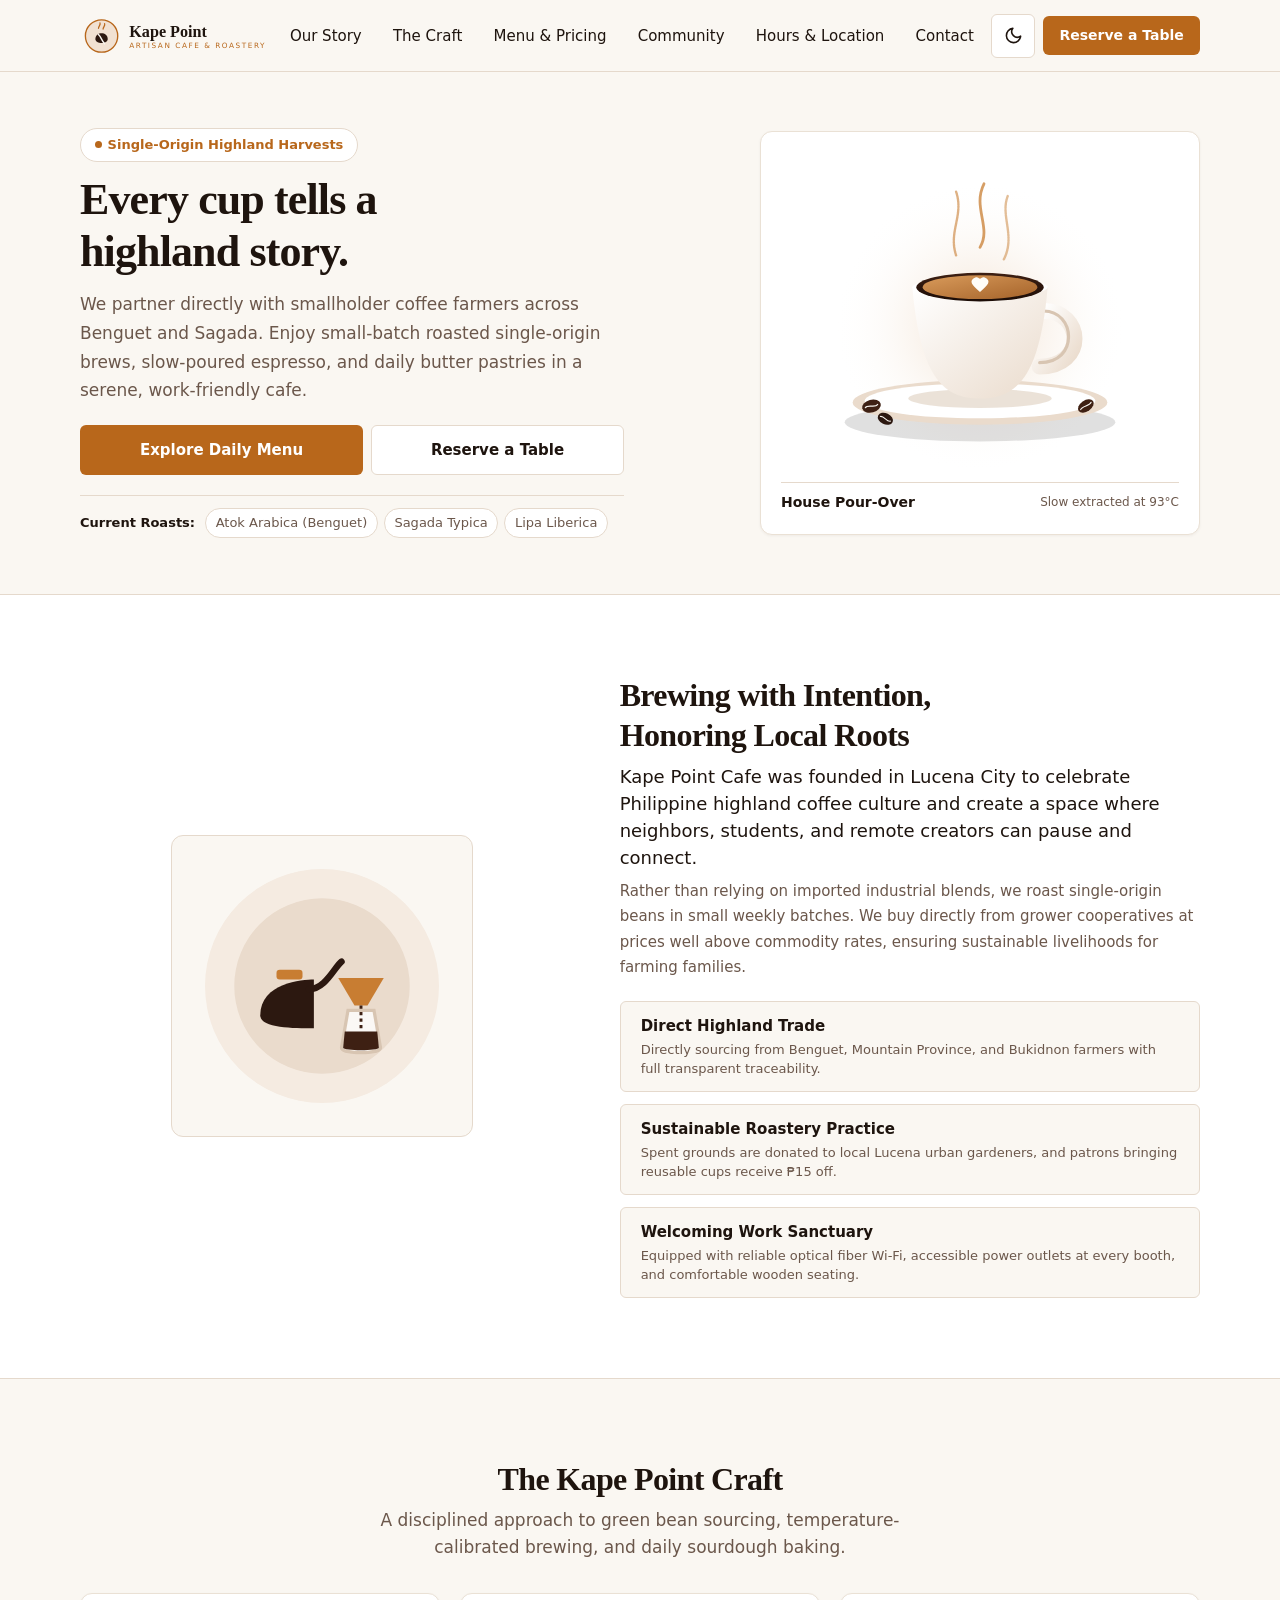
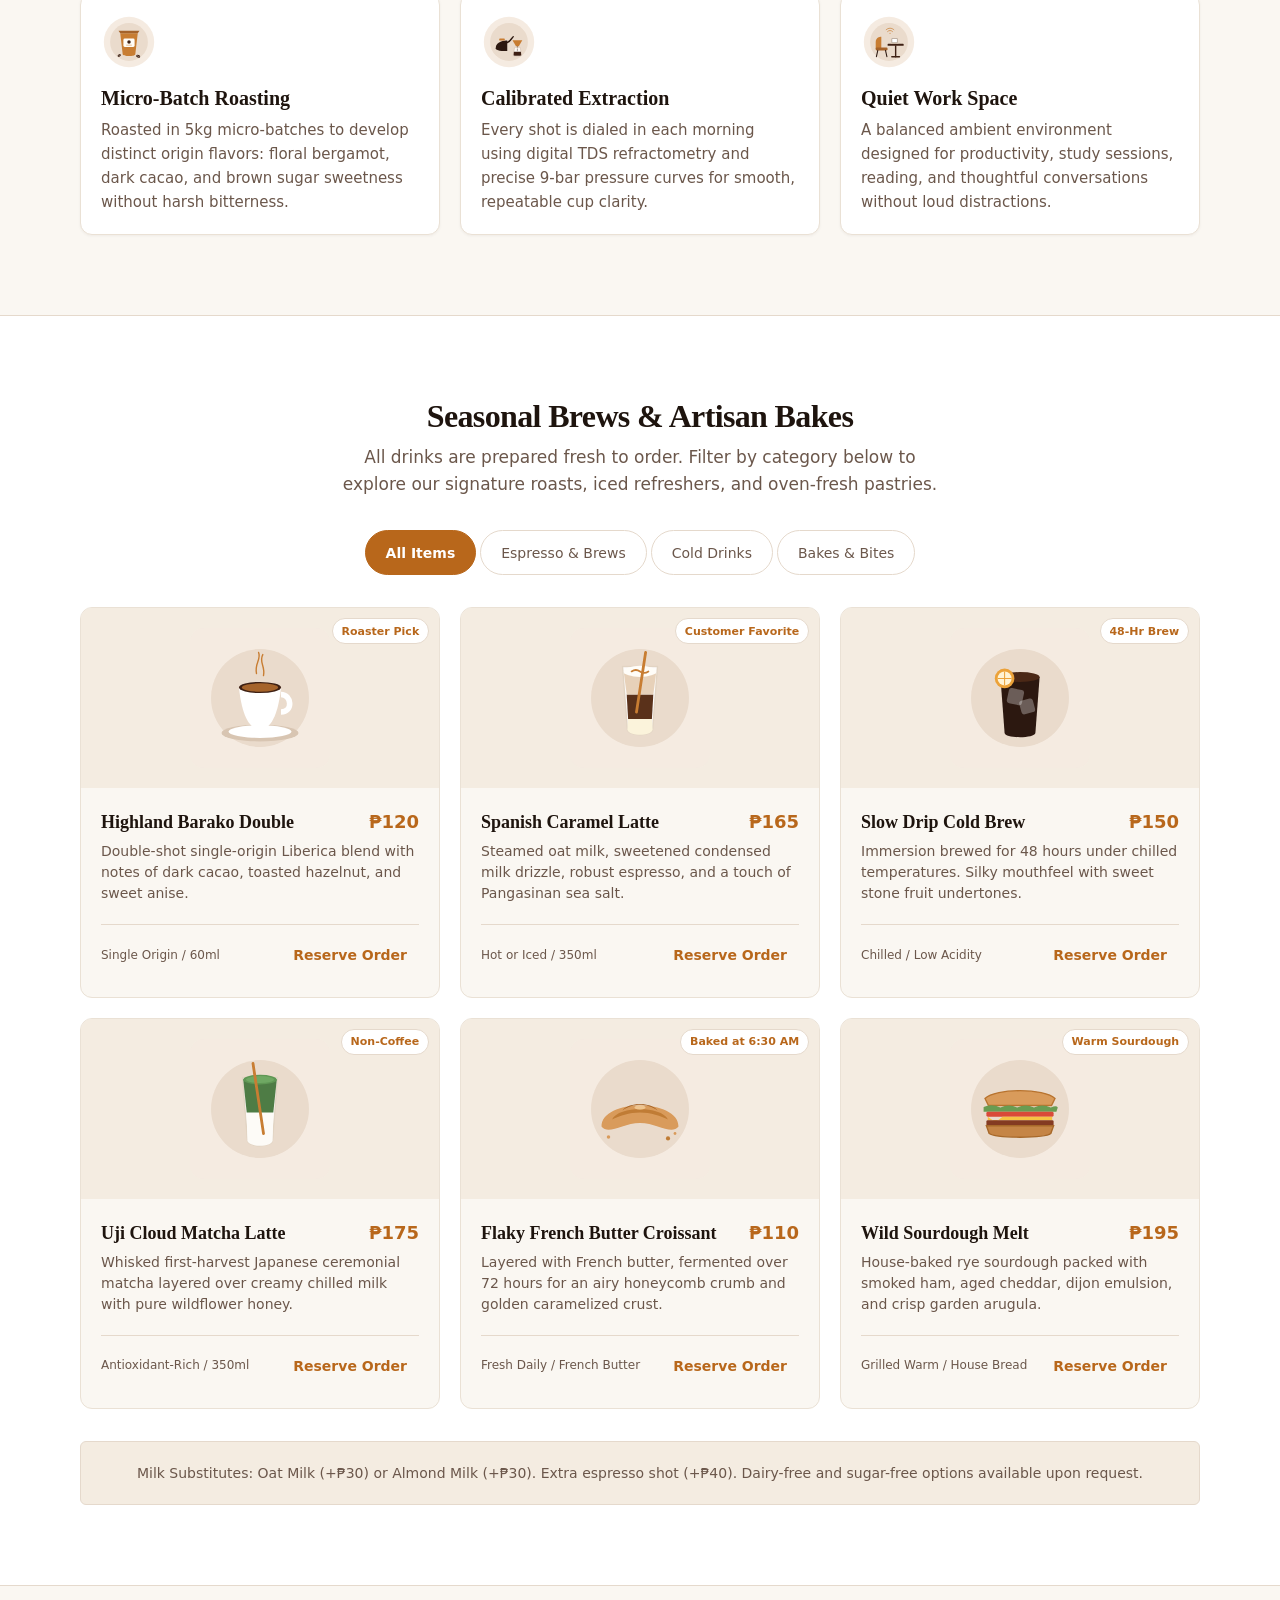
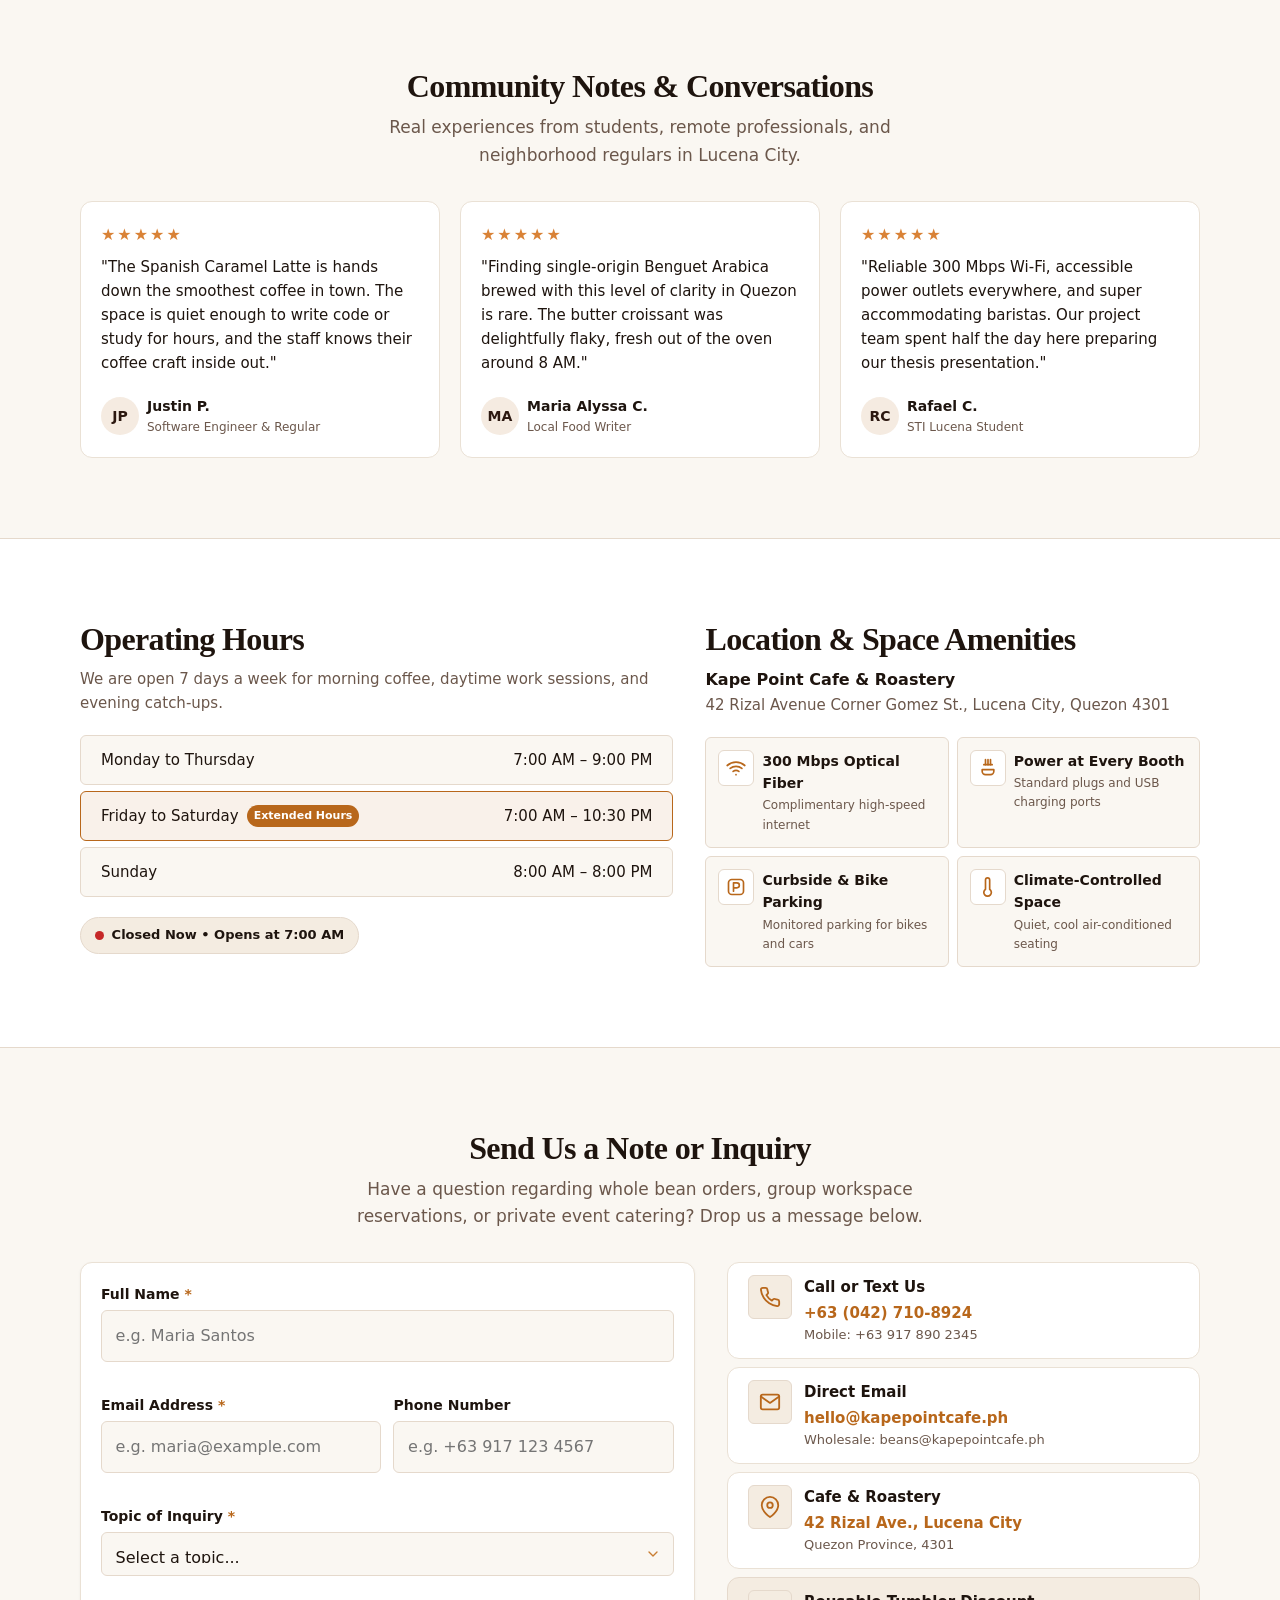
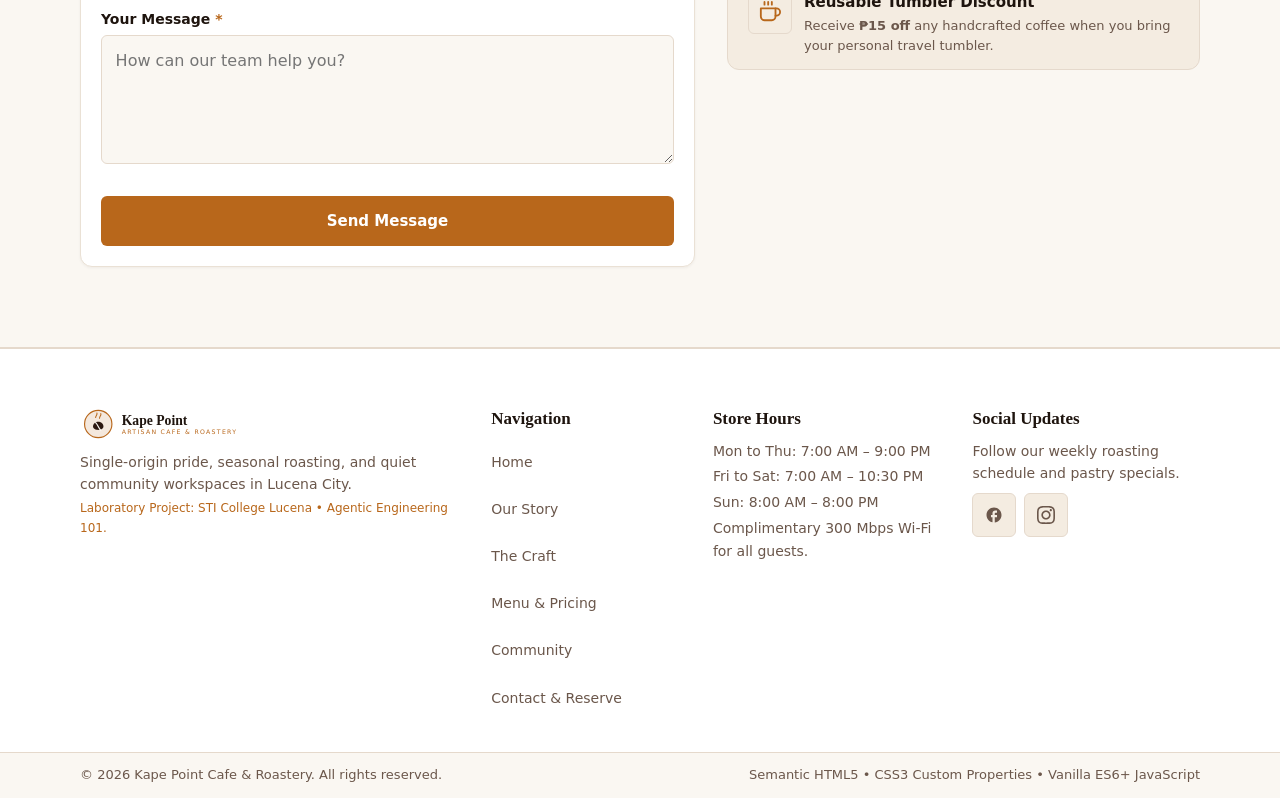
==== commit c6255dd5: "refactor: polish UI/UX, remove AI slop, fix dark mode logo contrast, and pass Bun UI audit" ====
--- a/index.html
+++ b/index.html
@@ -3,26 +3,36 @@
 <head>
   <meta charset="UTF-8">
   <meta name="viewport" content="width=device-width, initial-scale=1.0">
-  <meta name="description" content="Kape Point Cafe - Artisan Specialty Coffee, handcrafted beverages, and fresh pastries in a cozy, community-first space.">
+  <meta name="description" content="Kape Point Cafe - Artisan Specialty Coffee, handcrafted beverages, and fresh pastries in a cozy, community-first space in Lucena City.">
   <title>Kape Point Cafe | Artisan Coffee &amp; Roastery</title>
   <link rel="stylesheet" href="./style.css">
-  <link rel="icon" type="image/svg+xml" href="./assets/logo.svg">
 </head>
 <body>
   <!-- Header / Navigation Bar -->
   <header class="site-header" id="header">
     <div class="header-container">
       <a href="#hero" class="brand-link" aria-label="Kape Point Cafe Home">
-        <img src="./assets/logo.svg" alt="Kape Point Cafe Logo" class="brand-logo" width="180" height="45">
+        <!-- Responsive Inline SVG Logo (inherits theme text and accent tokens) -->
+        <svg class="brand-logo-svg" xmlns="http://www.w3.org/2000/svg" viewBox="0 0 250 56" width="210" height="48" fill="none" aria-hidden="true">
+          <g transform="translate(6, 6)">
+            <circle cx="22" cy="22" r="21" fill="var(--color-accent)" fill-opacity="0.15" stroke="var(--color-accent)" stroke-width="1.75"/>
+            <path d="M14 26 C14 16, 30 16, 30 26 C30 33, 14 33, 14 26 Z" fill="var(--color-primary-mark)"/>
+            <path d="M18 20 C22 24, 22 28, 26 32" stroke="var(--color-bg)" stroke-width="1.8" stroke-linecap="round"/>
+            <path d="M18 12 C18 9, 21 8, 20 5" stroke="var(--color-accent)" stroke-width="1.6" stroke-linecap="round"/>
+            <path d="M24 13 C24 10, 27 9, 26 6" stroke="var(--color-accent)" stroke-width="1.6" stroke-linecap="round"/>
+          </g>
+          <text x="64" y="29" font-family="Georgia, serif" font-size="21" font-weight="600" fill="var(--color-text)" class="brand-text-name">Kape Point</text>
+          <text x="64" y="44" font-family="system-ui, -apple-system, sans-serif" font-size="9.5" font-weight="500" letter-spacing="2" fill="var(--color-accent)">ARTISAN CAFE &amp; ROASTERY</text>
+        </svg>
       </a>
 
-      <!-- Desktop Navigation & Controls -->
+      <!-- Desktop Navigation -->
       <nav class="main-nav" id="main-nav" aria-label="Primary Navigation">
         <ul class="nav-list">
           <li><a href="#about" class="nav-link">Our Story</a></li>
-          <li><a href="#features" class="nav-link">Craft</a></li>
+          <li><a href="#features" class="nav-link">The Craft</a></li>
           <li><a href="#menu" class="nav-link">Menu &amp; Pricing</a></li>
-          <li><a href="#reviews" class="nav-link">Reviews</a></li>
+          <li><a href="#reviews" class="nav-link">Community</a></li>
           <li><a href="#hours" class="nav-link">Hours &amp; Location</a></li>
           <li><a href="#contact" class="nav-link">Contact</a></li>
         </ul>
@@ -31,7 +41,7 @@
       <div class="header-actions">
         <!-- Theme Toggle -->
         <button id="theme-toggle" class="btn-icon theme-toggle-btn" aria-label="Toggle Dark and Light Mode" title="Toggle theme">
-          <svg class="sun-icon" xmlns="http://www.w3.org/2000/svg" width="20" height="20" viewBox="0 0 24 24" fill="none" stroke="currentColor" stroke-width="2" stroke-linecap="round" stroke-linejoin="round" aria-hidden="true">
+          <svg class="sun-icon" xmlns="http://www.w3.org/2000/svg" width="19" height="19" viewBox="0 0 24 24" fill="none" stroke="currentColor" stroke-width="2" stroke-linecap="round" stroke-linejoin="round" aria-hidden="true">
             <circle cx="12" cy="12" r="5"></circle>
             <line x1="12" y1="1" x2="12" y2="3"></line>
             <line x1="12" y1="21" x2="12" y2="23"></line>
@@ -42,7 +52,7 @@
             <line x1="4.22" y1="19.78" x2="5.64" y2="18.36"></line>
             <line x1="18.36" y1="5.64" x2="19.78" y2="4.22"></line>
           </svg>
-          <svg class="moon-icon" xmlns="http://www.w3.org/2000/svg" width="20" height="20" viewBox="0 0 24 24" fill="none" stroke="currentColor" stroke-width="2" stroke-linecap="round" stroke-linejoin="round" aria-hidden="true">
+          <svg class="moon-icon" xmlns="http://www.w3.org/2000/svg" width="19" height="19" viewBox="0 0 24 24" fill="none" stroke="currentColor" stroke-width="2" stroke-linecap="round" stroke-linejoin="round" aria-hidden="true">
             <path d="M21 12.79A9 9 0 1 1 11.21 3 7 7 0 0 0 21 12.79z"></path>
           </svg>
         </button>
@@ -65,35 +75,37 @@
     <section class="hero-section" id="hero">
       <div class="container hero-grid">
         <div class="hero-content">
-          <span class="hero-eyebrow">Handcrafted in Small Batches</span>
-          <h1 class="hero-title">Every Cup Tells a Highland Story</h1>
+          <div class="heritage-badge">
+            <span class="badge-dot" aria-hidden="true"></span>
+            <span>Single-Origin Highland Harvests</span>
+          </div>
+
+          <h1 class="hero-title">Every cup tells a highland story.</h1>
+          
           <p class="hero-description">
-            Welcome to Kape Point Cafe. We source ethical, single-origin Philippine coffee beans directly from mountain farmers, paired with slow-fermented artisan sourdough pastries in a peaceful, work-friendly space.
+            We partner directly with smallholder coffee farmers across Benguet and Sagada. Enjoy small-batch roasted single-origin brews, slow-poured espresso, and daily butter pastries in a serene, work-friendly cafe.
           </p>
+
           <div class="hero-actions">
-            <a href="#menu" class="btn btn-primary">Explore Our Menu</a>
+            <a href="#menu" class="btn btn-primary">Explore Daily Menu</a>
             <button id="open-reserve-btn-hero" class="btn btn-secondary">Reserve a Table</button>
           </div>
-          <div class="hero-stats">
-            <div class="stat-item">
-              <span class="stat-number">100%</span>
-              <span class="stat-label">Philippine Highland Beans</span>
-            </div>
-            <div class="stat-divider"></div>
-            <div class="stat-item">
-              <span class="stat-number">48-Hr</span>
-              <span class="stat-label">Slow Cold Brew Extraction</span>
-            </div>
-            <div class="stat-divider"></div>
-            <div class="stat-item">
-              <span class="stat-number">Fresh</span>
-              <span class="stat-label">Daily Artisan Bakes</span>
-            </div>
-          </div>
-        </div>
+
+          <div class="origin-strip">
+            <span class="origin-label">Current Roasts:</span>
+            <span class="origin-tag">Atok Arabica (Benguet)</span>
+            <span class="origin-tag">Sagada Typica</span>
+            <span class="origin-tag">Lipa Liberica</span>
+          </div>
+        </div>
+
         <div class="hero-visual">
-          <div class="hero-image-wrapper">
+          <div class="hero-art-frame">
             <img src="./assets/hero-coffee.svg" alt="Artisanal pour-over coffee cup on saucer with aromatic steam" class="hero-image" width="500" height="400">
+            <div class="art-caption">
+              <span class="caption-title">House Pour-Over</span>
+              <span class="caption-sub">Slow extracted at 93°C</span>
+            </div>
           </div>
         </div>
       </div>
@@ -103,39 +115,30 @@
     <section class="about-section" id="about">
       <div class="container about-grid">
         <div class="about-visual">
-          <div class="about-card-badge">
-            <span class="badge-title">Local Roastery</span>
-            <span class="badge-sub">Established with love</span>
-          </div>
-          <img src="./assets/feature-barista.svg" alt="Barista preparing artisanal filter coffee" class="about-image" width="320" height="320">
+          <div class="about-media-card">
+            <img src="./assets/feature-barista.svg" alt="Craft barista brewing coffee" class="about-image" width="300" height="300">
+          </div>
         </div>
         <div class="about-content">
-          <span class="section-tag">Our Roots &amp; Purpose</span>
-          <h2 class="section-title">Brewing with Intention, Honoring Our Growers</h2>
+          <h2 class="section-title">Brewing with Intention, Honoring Local Roots</h2>
           <p class="section-lead">
-            Kape Point Cafe began with a simple purpose: celebrating local coffee culture by bridging mountain farmers directly with urban coffee enthusiasts.
+            Kape Point Cafe was founded in Lucena City to celebrate Philippine highland coffee culture and create a space where neighbors, students, and remote creators can pause and connect.
           </p>
           <p class="section-text">
-            We collaborate with smallholder coffee farming communities across Benguet, Sagada, and Bukidnon. Every bean is carefully harvested at peak ripeness, sun-dried, and roasted in small weekly batches right here in our roastery. 
+            Rather than relying on imported industrial blends, we roast single-origin beans in small weekly batches. We buy directly from grower cooperatives at prices well above commodity rates, ensuring sustainable livelihoods for farming families.
           </p>
-          <div class="values-list">
-            <div class="value-item">
-              <span class="value-check" aria-hidden="true">&#10003;</span>
-              <div>
-                <strong>Direct-Trade Partnerships:</strong> Fair compensation directly supporting coffee farming families.
-              </div>
-            </div>
-            <div class="value-item">
-              <span class="value-check" aria-hidden="true">&#10003;</span>
-              <div>
-                <strong>Zero Waste Coffee Ground Upcycling:</strong> Organic coffee grounds repurposed as community garden compost.
-              </div>
-            </div>
-            <div class="value-item">
-              <span class="value-check" aria-hidden="true">&#10003;</span>
-              <div>
-                <strong>Welcoming Creative Space:</strong> High-speed optical Wi-Fi, ample power outlets, and naturally lit seating.
-              </div>
+          <div class="pillars-list">
+            <div class="pillar-item">
+              <h3 class="pillar-title">Direct Highland Trade</h3>
+              <p class="pillar-text">Directly sourcing from Benguet, Mountain Province, and Bukidnon farmers with full transparent traceability.</p>
+            </div>
+            <div class="pillar-item">
+              <h3 class="pillar-title">Sustainable Roastery Practice</h3>
+              <p class="pillar-text">Spent grounds are donated to local Lucena urban gardeners, and patrons bringing reusable cups receive ₱15 off.</p>
+            </div>
+            <div class="pillar-item">
+              <h3 class="pillar-title">Welcoming Work Sanctuary</h3>
+              <p class="pillar-text">Equipped with reliable optical fiber Wi-Fi, accessible power outlets at every booth, and comfortable wooden seating.</p>
             </div>
           </div>
         </div>
@@ -146,39 +149,38 @@
     <section class="features-section" id="features">
       <div class="container">
         <div class="section-header text-center">
-          <span class="section-tag">The Kape Point Standard</span>
-          <h2 class="section-title">Craftsmanship in Every Detail</h2>
-          <p class="section-subtitle">We hold our brewing, baking, and space to the highest standard so your daily visit is always memorable.</p>
+          <h2 class="section-title">The Kape Point Craft</h2>
+          <p class="section-subtitle">A disciplined approach to green bean sourcing, temperature-calibrated brewing, and daily sourdough baking.</p>
         </div>
 
         <div class="features-grid">
           <article class="feature-card">
             <div class="feature-icon-wrapper">
-              <img src="./assets/feature-beans.svg" alt="Single origin highland beans" class="feature-icon" width="80" height="80">
-            </div>
-            <h3 class="feature-title">Single-Origin Roast</h3>
+              <img src="./assets/feature-beans.svg" alt="Single-origin highland coffee beans" class="feature-icon" width="64" height="64">
+            </div>
+            <h3 class="feature-title">Micro-Batch Roasting</h3>
             <p class="feature-description">
-              Hand-sorted Arabica, Robusta, and Liberica beans roasted light to medium to highlight natural floral and chocolate profiles.
+              Roasted in 5kg micro-batches to develop distinct origin flavors: floral bergamot, dark cacao, and brown sugar sweetness without harsh bitterness.
             </p>
           </article>
 
           <article class="feature-card">
             <div class="feature-icon-wrapper">
-              <img src="./assets/feature-barista.svg" alt="Precision barista brewing" class="feature-icon" width="80" height="80">
-            </div>
-            <h3 class="feature-title">Precision Extraction</h3>
+              <img src="./assets/feature-barista.svg" alt="Precision barista extraction" class="feature-icon" width="64" height="64">
+            </div>
+            <h3 class="feature-title">Calibrated Extraction</h3>
             <p class="feature-description">
-              Calibrated TDS refractometry and temperature profiling ensure optimal balance, sweetness, and clarity in every extraction.
+              Every shot is dialed in each morning using digital TDS refractometry and precise 9-bar pressure curves for smooth, repeatable cup clarity.
             </p>
           </article>
 
           <article class="feature-card">
             <div class="feature-icon-wrapper">
-              <img src="./assets/feature-space.svg" alt="Cozy work-friendly seating" class="feature-icon" width="80" height="80">
-            </div>
-            <h3 class="feature-title">Community Workspace</h3>
+              <img src="./assets/feature-space.svg" alt="Community workspace seating" class="feature-icon" width="64" height="64">
+            </div>
+            <h3 class="feature-title">Quiet Work Space</h3>
             <p class="feature-description">
-              Ergonomic solid wood tables, fast reliable Wi-Fi, quiet ambient jazz, and accessible power points at every booth.
+              A balanced ambient environment designed for productivity, study sessions, reading, and thoughtful conversations without loud distractions.
             </p>
           </article>
         </div>
@@ -189,9 +191,8 @@
     <section class="menu-section" id="menu">
       <div class="container">
         <div class="section-header text-center">
-          <span class="section-tag">Fresh Daily Offerings</span>
-          <h2 class="section-title">Signature Menu &amp; Pricing</h2>
-          <p class="section-subtitle">Select a category below to explore our seasonal coffee offerings, refreshing cold signatures, and artisan baked goods.</p>
+          <h2 class="section-title">Seasonal Brews &amp; Artisan Bakes</h2>
+          <p class="section-subtitle">All drinks are prepared fresh to order. Filter by category below to explore our signature roasts, iced refreshers, and oven-fresh pastries.</p>
         </div>
 
         <!-- Interactive Category Filter Tabs -->
@@ -207,7 +208,7 @@
           <!-- Item 1 -->
           <article class="menu-card" data-category="espresso">
             <div class="menu-card-image">
-              <img src="./assets/menu-espresso.svg" alt="Highland Barako Double Espresso" width="160" height="160">
+              <img src="./assets/menu-espresso.svg" alt="Highland Barako Double Espresso" width="140" height="140">
               <span class="item-tag">Roaster Pick</span>
             </div>
             <div class="menu-card-content">
@@ -226,15 +227,15 @@
           <!-- Item 2 -->
           <article class="menu-card" data-category="espresso">
             <div class="menu-card-image">
-              <img src="./assets/menu-latte.svg" alt="Spanish Sea Salt Caramel Latte" width="160" height="160">
-              <span class="item-tag">Best Seller</span>
+              <img src="./assets/menu-latte.svg" alt="Spanish Sea Salt Caramel Latte" width="140" height="140">
+              <span class="item-tag">Customer Favorite</span>
             </div>
             <div class="menu-card-content">
               <div class="menu-card-header">
                 <h3 class="menu-item-name">Spanish Caramel Latte</h3>
                 <span class="menu-item-price">₱165</span>
               </div>
-              <p class="menu-item-desc">Slow-steamed oat milk, sweetened condensed milk drizzle, robust espresso, and a touch of Pangasinan sea salt.</p>
+              <p class="menu-item-desc">Steamed oat milk, sweetened condensed milk drizzle, robust espresso, and a touch of Pangasinan sea salt.</p>
               <div class="menu-card-footer">
                 <span class="ingredient-info">Hot or Iced / 350ml</span>
                 <button class="btn-text order-item-btn" data-name="Spanish Caramel Latte">Reserve Order</button>
@@ -245,15 +246,15 @@
           <!-- Item 3 -->
           <article class="menu-card" data-category="cold">
             <div class="menu-card-image">
-              <img src="./assets/menu-coldbrew.svg" alt="Signature 48-Hour Cold Brew" width="160" height="160">
-              <span class="item-tag">Signature</span>
+              <img src="./assets/menu-coldbrew.svg" alt="Signature 48-Hour Cold Brew" width="140" height="140">
+              <span class="item-tag">48-Hr Brew</span>
             </div>
             <div class="menu-card-content">
               <div class="menu-card-header">
                 <h3 class="menu-item-name">Slow Drip Cold Brew</h3>
                 <span class="menu-item-price">₱150</span>
               </div>
-              <p class="menu-item-desc">Immersion brewed for 48 hours under chilled temperatures. Silky mouthfeel with natural sweet plum and chocolate undertones.</p>
+              <p class="menu-item-desc">Immersion brewed for 48 hours under chilled temperatures. Silky mouthfeel with sweet stone fruit undertones.</p>
               <div class="menu-card-footer">
                 <span class="ingredient-info">Chilled / Low Acidity</span>
                 <button class="btn-text order-item-btn" data-name="Slow Drip Cold Brew">Reserve Order</button>
@@ -264,7 +265,7 @@
           <!-- Item 4 -->
           <article class="menu-card" data-category="cold">
             <div class="menu-card-image">
-              <img src="./assets/menu-matcha.svg" alt="Uji Ceremonial Matcha Fusion" width="160" height="160">
+              <img src="./assets/menu-matcha.svg" alt="Uji Ceremonial Matcha Fusion" width="140" height="140">
               <span class="item-tag">Non-Coffee</span>
             </div>
             <div class="menu-card-content">
@@ -283,15 +284,15 @@
           <!-- Item 5 -->
           <article class="menu-card" data-category="pastry">
             <div class="menu-card-image">
-              <img src="./assets/menu-pastry.svg" alt="Artisan Butter Croissant" width="160" height="160">
-              <span class="item-tag">Baked at 6 AM</span>
+              <img src="./assets/menu-pastry.svg" alt="Artisan Butter Croissant" width="140" height="140">
+              <span class="item-tag">Baked at 6:30 AM</span>
             </div>
             <div class="menu-card-content">
               <div class="menu-card-header">
                 <h3 class="menu-item-name">Flaky French Butter Croissant</h3>
                 <span class="menu-item-price">₱110</span>
               </div>
-              <p class="menu-item-desc">Layered with 100% French butter, fermented over 72 hours for an airy honeycomb crumb and golden caramelized exterior.</p>
+              <p class="menu-item-desc">Layered with French butter, fermented over 72 hours for an airy honeycomb crumb and golden caramelized crust.</p>
               <div class="menu-card-footer">
                 <span class="ingredient-info">Fresh Daily / French Butter</span>
                 <button class="btn-text order-item-btn" data-name="Flaky Butter Croissant">Reserve Order</button>
@@ -302,8 +303,8 @@
           <!-- Item 6 -->
           <article class="menu-card" data-category="pastry">
             <div class="menu-card-image">
-              <img src="./assets/menu-sandwich.svg" alt="Sourdough Deli Toastie" width="160" height="160">
-              <span class="item-tag">Hearty Bite</span>
+              <img src="./assets/menu-sandwich.svg" alt="Sourdough Deli Toastie" width="140" height="140">
+              <span class="item-tag">Warm Sourdough</span>
             </div>
             <div class="menu-card-content">
               <div class="menu-card-header">
@@ -319,28 +320,27 @@
           </article>
         </div>
 
-        <div class="menu-notice">
+        <div class="menu-notice-card">
           <p>
-            * All drinks can be customized with Oat Milk (+₱30), Almond Milk (+₱30), or extra espresso shot (+₱40). Dairy-free and sugar-free options available upon request.
+            Milk Substitutes: Oat Milk (+₱30) or Almond Milk (+₱30). Extra espresso shot (+₱40). Dairy-free and sugar-free options available upon request.
           </p>
         </div>
       </div>
     </section>
 
-    <!-- Testimonials / Community Reviews Section -->
+    <!-- Community Notes & Reviews Section -->
     <section class="reviews-section" id="reviews">
       <div class="container">
         <div class="section-header text-center">
-          <span class="section-tag">Community Voices</span>
-          <h2 class="section-title">Loved by Coffee Lovers &amp; Creators</h2>
-          <p class="section-subtitle">Real experiences from students, remote professionals, and neighborhood regulars.</p>
+          <h2 class="section-title">Community Notes &amp; Conversations</h2>
+          <p class="section-subtitle">Real experiences from students, remote professionals, and neighborhood regulars in Lucena City.</p>
         </div>
 
         <div class="reviews-grid">
           <article class="review-card">
             <div class="review-stars" aria-label="Rating: 5 out of 5 stars">★★★★★</div>
             <blockquote class="review-quote">
-              "The Spanish Caramel Latte is honestly the smoothest in town. The atmosphere is quiet enough to write code or study for hours, and the baristas genuinely know their beans."
+              "The Spanish Caramel Latte is hands down the smoothest coffee in town. The space is quiet enough to write code or study for hours, and the staff knows their coffee craft inside out."
             </blockquote>
             <div class="reviewer-meta">
               <div class="reviewer-avatar">JP</div>
@@ -354,7 +354,7 @@
           <article class="review-card">
             <div class="review-stars" aria-label="Rating: 5 out of 5 stars">★★★★★</div>
             <blockquote class="review-quote">
-              "Finding authentic Benguet Arabica brewed with this level of precision is rare. The butter croissant was delightfully flaky, fresh out of the oven around 8 AM."
+              "Finding single-origin Benguet Arabica brewed with this level of clarity in Quezon is rare. The butter croissant was delightfully flaky, fresh out of the oven around 8 AM."
             </blockquote>
             <div class="reviewer-meta">
               <div class="reviewer-avatar">MA</div>
@@ -368,7 +368,7 @@
           <article class="review-card">
             <div class="review-stars" aria-label="Rating: 5 out of 5 stars">★★★★★</div>
             <blockquote class="review-quote">
-              "Great lightning-fast Wi-Fi, accessible power outlets everywhere, and super accommodating staff. Our study group spent half the day here preparing for finals!"
+              "Reliable 300 Mbps Wi-Fi, accessible power outlets everywhere, and super accommodating baristas. Our project team spent half the day here preparing our thesis presentation."
             </blockquote>
             <div class="reviewer-meta">
               <div class="reviewer-avatar">RC</div>
@@ -386,17 +386,19 @@
     <section class="hours-section" id="hours">
       <div class="container hours-grid">
         <div class="hours-card">
-          <span class="section-tag">Plan Your Visit</span>
           <h2 class="section-title">Operating Hours</h2>
-          <p class="hours-intro">We are open 7 days a week for breakfast, work sessions, and evening catch-ups.</p>
+          <p class="hours-intro">We are open 7 days a week for morning coffee, daytime work sessions, and evening catch-ups.</p>
           
           <ul class="hours-list">
             <li class="hours-row">
-              <span class="day">Monday – Thursday</span>
+              <span class="day">Monday to Thursday</span>
               <span class="time">7:00 AM – 9:00 PM</span>
             </li>
             <li class="hours-row highlight-row">
-              <span class="day">Friday – Saturday</span>
+              <div class="day-with-badge">
+                <span class="day">Friday to Saturday</span>
+                <span class="schedule-badge">Extended Hours</span>
+              </div>
               <span class="time">7:00 AM – 10:30 PM</span>
             </li>
             <li class="hours-row">
@@ -407,13 +409,12 @@
 
           <div class="current-status" id="current-status-banner">
             <span class="status-indicator" id="status-dot"></span>
-            <span class="status-text" id="status-text">Checking live store status...</span>
+            <span class="status-text" id="status-text">Checking store status...</span>
           </div>
         </div>
 
         <div class="location-card">
-          <span class="section-tag">Find Us</span>
-          <h2 class="section-title">Location &amp; Amenities</h2>
+          <h2 class="section-title">Location &amp; Space Amenities</h2>
           <p class="location-address">
             <strong>Kape Point Cafe &amp; Roastery</strong><br>
             42 Rizal Avenue Corner Gomez St., Lucena City, Quezon 4301
@@ -421,31 +422,42 @@
 
           <div class="amenities-grid">
             <div class="amenity-item">
-              <span class="amenity-icon">📶</span>
+              <div class="amenity-icon-svg" aria-hidden="true">
+                <svg width="20" height="20" viewBox="0 0 24 24" fill="none" stroke="currentColor" stroke-width="2" stroke-linecap="round" stroke-linejoin="round"><path d="M5 12.55a11 11 0 0 1 14.08 0"></path><path d="M1.42 9a16 16 0 0 1 21.16 0"></path><path d="M8.53 16.11a6 6 0 0 1 6.95 0"></path><line x1="12" y1="20" x2="12.01" y2="20"></line></svg>
+              </div>
               <div>
-                <strong>300 Mbps Fiber</strong>
-                <p>Complimentary for all guests</p>
-              </div>
-            </div>
+                <strong>300 Mbps Optical Fiber</strong>
+                <p>Complimentary high-speed internet</p>
+              </div>
+            </div>
+
             <div class="amenity-item">
-              <span class="amenity-icon">🔌</span>
+              <div class="amenity-icon-svg" aria-hidden="true">
+                <svg width="20" height="20" viewBox="0 0 24 24" fill="none" stroke="currentColor" stroke-width="2" stroke-linecap="round" stroke-linejoin="round"><path d="M12 2v6"></path><path d="M7 8h10"></path><path d="M5 14h14v2a4 4 0 0 1-4 4H9a4 4 0 0 1-4-4v-2z"></path><line x1="9" y1="2" x2="9" y2="8"></line><line x1="15" y1="2" x2="15" y2="8"></line></svg>
+              </div>
               <div>
-                <strong>Power Outlets</strong>
-                <p>Equipped at every table</p>
-              </div>
-            </div>
+                <strong>Power at Every Booth</strong>
+                <p>Standard plugs and USB charging ports</p>
+              </div>
+            </div>
+
             <div class="amenity-item">
-              <span class="amenity-icon">🚗</span>
+              <div class="amenity-icon-svg" aria-hidden="true">
+                <svg width="20" height="20" viewBox="0 0 24 24" fill="none" stroke="currentColor" stroke-width="2" stroke-linecap="round" stroke-linejoin="round"><rect x="3" y="3" width="18" height="18" rx="4"></rect><path d="M9 17V7h4a3 3 0 0 1 0 6H9"></path></svg>
+              </div>
               <div>
-                <strong>Customer Parking</strong>
-                <p>Secure curbside &amp; bike racks</p>
-              </div>
-            </div>
+                <strong>Curbside &amp; Bike Parking</strong>
+                <p>Monitored parking for bikes and cars</p>
+              </div>
+            </div>
+
             <div class="amenity-item">
-              <span class="amenity-icon">❄️</span>
+              <div class="amenity-icon-svg" aria-hidden="true">
+                <svg width="20" height="20" viewBox="0 0 24 24" fill="none" stroke="currentColor" stroke-width="2" stroke-linecap="round" stroke-linejoin="round"><path d="M14 14.76V3.5a2.5 2.5 0 0 0-5 0v11.26a4.5 4.5 0 1 0 5 0z"></path></svg>
+              </div>
               <div>
-                <strong>Climate Controlled</strong>
-                <p>Cool, air-conditioned seating</p>
+                <strong>Climate-Controlled Space</strong>
+                <p>Quiet, cool air-conditioned seating</p>
               </div>
             </div>
           </div>
@@ -457,9 +469,8 @@
     <section class="contact-section" id="contact">
       <div class="container">
         <div class="section-header text-center">
-          <span class="section-tag">Get in Touch</span>
           <h2 class="section-title">Send Us a Note or Inquiry</h2>
-          <p class="section-subtitle">Have a question about whole bean pre-orders, private event catering, or special dietary requirements? We would love to hear from you.</p>
+          <p class="section-subtitle">Have a question regarding whole bean orders, group workspace reservations, or private event catering? Drop us a message below.</p>
         </div>
 
         <div class="contact-grid">
@@ -468,16 +479,16 @@
             <div class="form-feedback" id="form-feedback" role="alert" aria-live="polite"></div>
 
             <div class="form-group">
-              <label for="contact-name">Full Name <span class="required">*</span></label>
-              <input type="text" id="contact-name" name="name" class="form-input" placeholder="e.g. Maria Santos" required>
-              <span class="field-error" id="name-error"></span>
+              <label for="contact-name">Full Name <span class="required" aria-hidden="true">*</span></label>
+              <input type="text" id="contact-name" name="name" class="form-input" placeholder="e.g. Maria Santos" required aria-describedby="name-error">
+              <span class="field-error" id="name-error" role="status"></span>
             </div>
 
             <div class="form-row">
               <div class="form-group">
-                <label for="contact-email">Email Address <span class="required">*</span></label>
-                <input type="email" id="contact-email" name="email" class="form-input" placeholder="e.g. maria@example.com" required>
-                <span class="field-error" id="email-error"></span>
+                <label for="contact-email">Email Address <span class="required" aria-hidden="true">*</span></label>
+                <input type="email" id="contact-email" name="email" class="form-input" placeholder="e.g. maria@example.com" required aria-describedby="email-error">
+                <span class="field-error" id="email-error" role="status"></span>
               </div>
               <div class="form-group">
                 <label for="contact-phone">Phone Number</label>
@@ -486,21 +497,21 @@
             </div>
 
             <div class="form-group">
-              <label for="contact-subject">Topic of Inquiry <span class="required">*</span></label>
-              <select id="contact-subject" name="subject" class="form-select" required>
+              <label for="contact-subject">Topic of Inquiry <span class="required" aria-hidden="true">*</span></label>
+              <select id="contact-subject" name="subject" class="form-select" required aria-describedby="subject-error">
                 <option value="">Select a topic...</option>
                 <option value="catering">Private Event / Bulk Catering</option>
                 <option value="beans">Whole Bean Wholesale Inquiry</option>
                 <option value="feedback">Store Feedback &amp; Suggestions</option>
                 <option value="other">General Question</option>
               </select>
-              <span class="field-error" id="subject-error"></span>
+              <span class="field-error" id="subject-error" role="status"></span>
             </div>
 
             <div class="form-group">
-              <label for="contact-message">Your Message <span class="required">*</span></label>
-              <textarea id="contact-message" name="message" class="form-textarea" rows="4" placeholder="How can our team help you?" required></textarea>
-              <span class="field-error" id="message-error"></span>
+              <label for="contact-message">Your Message <span class="required" aria-hidden="true">*</span></label>
+              <textarea id="contact-message" name="message" class="form-textarea" rows="4" placeholder="How can our team help you?" required aria-describedby="message-error"></textarea>
+              <span class="field-error" id="message-error" role="status"></span>
             </div>
 
             <button type="submit" class="btn btn-primary btn-block" id="submit-contact-btn">Send Message</button>
@@ -509,7 +520,9 @@
           <!-- Direct Contact Information Cards -->
           <div class="contact-cards">
             <div class="info-card">
-              <div class="info-icon">📞</div>
+              <div class="info-icon-box" aria-hidden="true">
+                <svg width="22" height="22" viewBox="0 0 24 24" fill="none" stroke="currentColor" stroke-width="2" stroke-linecap="round" stroke-linejoin="round"><path d="M22 16.92v3a2 2 0 0 1-2.18 2 19.79 19.79 0 0 1-8.63-3.07 19.5 19.5 0 0 1-6-6 19.79 19.79 0 0 1-3.07-8.67A2 2 0 0 1 4.11 2h3a2 2 0 0 1 2 1.72 12.84 12.84 0 0 0 .7 2.81 2 2 0 0 1-.45 2.11L8.09 9.91a16 16 0 0 0 6 6l1.27-1.27a2 2 0 0 1 2.11-.45 12.84 12.84 0 0 0 2.81.7A2 2 0 0 1 22 16.92z"></path></svg>
+              </div>
               <div class="info-body">
                 <h3>Call or Text Us</h3>
                 <p class="info-val">+63 (042) 710-8924</p>
@@ -518,7 +531,9 @@
             </div>
 
             <div class="info-card">
-              <div class="info-icon">✉️</div>
+              <div class="info-icon-box" aria-hidden="true">
+                <svg width="22" height="22" viewBox="0 0 24 24" fill="none" stroke="currentColor" stroke-width="2" stroke-linecap="round" stroke-linejoin="round"><path d="M4 4h16c1.1 0 2 .9 2 2v12c0 1.1-.9 2-2 2H4c-1.1 0-2-.9-2-2V6c0-1.1.9-2 2-2z"></path><polyline points="22,6 12,13 2,6"></polyline></svg>
+              </div>
               <div class="info-body">
                 <h3>Direct Email</h3>
                 <p class="info-val">hello@kapepointcafe.ph</p>
@@ -527,19 +542,23 @@
             </div>
 
             <div class="info-card">
-              <div class="info-icon">📍</div>
+              <div class="info-icon-box" aria-hidden="true">
+                <svg width="22" height="22" viewBox="0 0 24 24" fill="none" stroke="currentColor" stroke-width="2" stroke-linecap="round" stroke-linejoin="round"><path d="M21 10c0 7-9 13-9 13s-9-6-9-13a9 9 0 0 1 18 0z"></path><circle cx="12" cy="10" r="3"></circle></svg>
+              </div>
               <div class="info-body">
-                <h3>Main Cafe &amp; Roastery</h3>
+                <h3>Cafe &amp; Roastery</h3>
                 <p class="info-val">42 Rizal Ave., Lucena City</p>
-                <p class="info-sub">Quezon Province, Philippines</p>
-              </div>
-            </div>
-
-            <div class="info-card special-notice">
-              <div class="info-icon">☕</div>
+                <p class="info-sub">Quezon Province, 4301</p>
+              </div>
+            </div>
+
+            <div class="info-card reward-card">
+              <div class="info-icon-box" aria-hidden="true">
+                <svg width="22" height="22" viewBox="0 0 24 24" fill="none" stroke="currentColor" stroke-width="2" stroke-linecap="round" stroke-linejoin="round"><path d="M18 8h1a4 4 0 0 1 0 8h-1"></path><path d="M2 8h16v9a4 4 0 0 1-4 4H6a4 4 0 0 1-4-4V8z"></path><line x1="6" y1="1" x2="6" y2="4"></line><line x1="10" y1="1" x2="10" y2="4"></line><line x1="14" y1="1" x2="14" y2="4"></line></svg>
+              </div>
               <div class="info-body">
-                <h3>Bring Your Own Tumbler</h3>
-                <p class="info-sub">Get <strong>₱15 off</strong> any handcrafted coffee when you bring your reusable travel mug.</p>
+                <h3>Reusable Tumbler Discount</h3>
+                <p class="info-sub">Receive <strong>₱15 off</strong> any handcrafted coffee when you bring your personal travel tumbler.</p>
               </div>
             </div>
           </div>
@@ -548,7 +567,7 @@
     </section>
   </main>
 
-  <!-- Interactive Component: Table Reservation & Order Modal -->
+  <!-- Interactive Modal Component: Table Reservation Dialog -->
   <div class="modal-backdrop" id="reservation-modal" role="dialog" aria-modal="true" aria-labelledby="modal-title" aria-hidden="true">
     <div class="modal-container">
       <div class="modal-header">
@@ -559,17 +578,17 @@
         <div class="modal-feedback" id="modal-feedback" role="alert" aria-live="polite"></div>
 
         <div class="form-group">
-          <label for="res-name">Your Full Name <span class="required">*</span></label>
+          <label for="res-name">Your Full Name <span class="required" aria-hidden="true">*</span></label>
           <input type="text" id="res-name" class="form-input" placeholder="e.g. Juan Dela Cruz" required>
         </div>
 
         <div class="form-row">
           <div class="form-group">
-            <label for="res-phone">Phone / Viber <span class="required">*</span></label>
+            <label for="res-phone">Phone / Viber <span class="required" aria-hidden="true">*</span></label>
             <input type="tel" id="res-phone" class="form-input" placeholder="0917 123 4567" required>
           </div>
           <div class="form-group">
-            <label for="res-guests">Number of Guests <span class="required">*</span></label>
+            <label for="res-guests">Number of Guests <span class="required" aria-hidden="true">*</span></label>
             <select id="res-guests" class="form-select" required>
               <option value="1">1 Person (Solo Workspace)</option>
               <option value="2" selected>2 Persons</option>
@@ -582,18 +601,18 @@
 
         <div class="form-row">
           <div class="form-group">
-            <label for="res-date">Preferred Date <span class="required">*</span></label>
+            <label for="res-date">Preferred Date <span class="required" aria-hidden="true">*</span></label>
             <input type="date" id="res-date" class="form-input" required>
           </div>
           <div class="form-group">
-            <label for="res-time">Preferred Time <span class="required">*</span></label>
+            <label for="res-time">Preferred Time <span class="required" aria-hidden="true">*</span></label>
             <input type="time" id="res-time" class="form-input" required>
           </div>
         </div>
 
         <div class="form-group">
           <label for="res-notes">Selected Item / Special Requests</label>
-          <input type="text" id="res-notes" class="form-input" placeholder="e.g. Near power socket, quiet corner, pre-order Spanish Latte">
+          <input type="text" id="res-notes" class="form-input" placeholder="e.g. Near window, quiet corner, pre-order Spanish Latte">
         </div>
 
         <div class="modal-actions">
@@ -608,42 +627,54 @@
   <footer class="site-footer">
     <div class="container footer-grid">
       <div class="footer-brand">
-        <img src="./assets/logo.svg" alt="Kape Point Cafe Logo" class="footer-logo" width="160" height="40">
+        <!-- Reusable Inline SVG Logo for Footer -->
+        <svg class="brand-logo-svg footer-logo-svg" xmlns="http://www.w3.org/2000/svg" viewBox="0 0 250 56" width="180" height="42" fill="none" aria-hidden="true">
+          <g transform="translate(6, 6)">
+            <circle cx="22" cy="22" r="21" fill="var(--color-accent)" fill-opacity="0.15" stroke="var(--color-accent)" stroke-width="1.75"/>
+            <path d="M14 26 C14 16, 30 16, 30 26 C30 33, 14 33, 14 26 Z" fill="var(--color-primary-mark)"/>
+            <path d="M18 20 C22 24, 22 28, 26 32" stroke="var(--color-bg)" stroke-width="1.8" stroke-linecap="round"/>
+            <path d="M18 12 C18 9, 21 8, 20 5" stroke="var(--color-accent)" stroke-width="1.6" stroke-linecap="round"/>
+            <path d="M24 13 C24 10, 27 9, 26 6" stroke="var(--color-accent)" stroke-width="1.6" stroke-linecap="round"/>
+          </g>
+          <text x="64" y="29" font-family="Georgia, serif" font-size="21" font-weight="600" fill="var(--color-text)">Kape Point</text>
+          <text x="64" y="44" font-family="system-ui, -apple-system, sans-serif" font-size="9.5" font-weight="500" letter-spacing="2" fill="var(--color-accent)">ARTISAN CAFE &amp; ROASTERY</text>
+        </svg>
+
         <p class="footer-tagline">
-          Cultivating community, single-origin pride, and cozy spaces one handcrafted cup at a time.
+          Single-origin pride, seasonal roasting, and quiet community workspaces in Lucena City.
         </p>
-        <p class="footer-credit">Handcrafted with care for STI Lucena - Agentic Engineering 101.</p>
+        <p class="footer-credit">Laboratory Project: STI College Lucena • Agentic Engineering 101.</p>
       </div>
 
       <div class="footer-nav">
-        <h4 class="footer-heading">Quick Navigation</h4>
+        <h3 class="footer-heading">Navigation</h3>
         <ul class="footer-links">
           <li><a href="#hero">Home</a></li>
           <li><a href="#about">Our Story</a></li>
-          <li><a href="#features">Our Craft</a></li>
+          <li><a href="#features">The Craft</a></li>
           <li><a href="#menu">Menu &amp; Pricing</a></li>
-          <li><a href="#reviews">Customer Reviews</a></li>
+          <li><a href="#reviews">Community</a></li>
           <li><a href="#contact">Contact &amp; Reserve</a></li>
         </ul>
       </div>
 
       <div class="footer-hours">
-        <h4 class="footer-heading">Daily Schedule</h4>
-        <p>Mon – Thu: 7:00 AM – 9:00 PM</p>
-        <p>Fri – Sat: 7:00 AM – 10:30 PM</p>
+        <h3 class="footer-heading">Store Hours</h3>
+        <p>Mon to Thu: 7:00 AM – 9:00 PM</p>
+        <p>Fri to Sat: 7:00 AM – 10:30 PM</p>
         <p>Sun: 8:00 AM – 8:00 PM</p>
-        <p class="footer-note">Free Wi-Fi &amp; power outlets for all patrons.</p>
+        <p class="footer-note">Complimentary 300 Mbps Wi-Fi for all guests.</p>
       </div>
 
       <div class="footer-social">
-        <h4 class="footer-heading">Follow Us</h4>
-        <p>Stay updated with our weekly seasonal beans and newly baked pastries.</p>
+        <h3 class="footer-heading">Social Updates</h3>
+        <p>Follow our weekly roasting schedule and pastry specials.</p>
         <div class="social-links">
           <a href="https://facebook.com" target="_blank" rel="noopener noreferrer" class="social-icon" aria-label="Facebook">
-            <svg width="20" height="20" viewBox="0 0 24 24" fill="currentColor"><path d="M22 12c0-5.52-4.48-10-10-10S2 6.48 2 12c0 4.84 3.44 8.87 8 9.8V15H8v-3h2V9.5C10 7.57 11.57 6 13.5 6H16v3h-2c-.55 0-1 .45-1 1v2h3v3h-3v6.95C18.05 21.45 22 17.2 22 12z"/></svg>
+            <svg width="18" height="18" viewBox="0 0 24 24" fill="currentColor"><path d="M22 12c0-5.52-4.48-10-10-10S2 6.48 2 12c0 4.84 3.44 8.87 8 9.8V15H8v-3h2V9.5C10 7.57 11.57 6 13.5 6H16v3h-2c-.55 0-1 .45-1 1v2h3v3h-3v6.95C18.05 21.45 22 17.2 22 12z"/></svg>
           </a>
           <a href="https://instagram.com" target="_blank" rel="noopener noreferrer" class="social-icon" aria-label="Instagram">
-            <svg width="20" height="20" viewBox="0 0 24 24" fill="currentColor"><path d="M12 2.163c3.204 0 3.584.012 4.85.07 3.252.148 4.771 1.691 4.919 4.919.058 1.265.069 1.645.069 4.849 0 3.205-.012 3.584-.069 4.849-.149 3.225-1.664 4.771-4.919 4.919-1.266.058-1.644.07-4.85.07-3.204 0-3.584-.012-4.849-.07-3.26-.149-4.771-1.699-4.919-4.92-.058-1.265-.07-1.644-.07-4.849 0-3.204.013-3.583.07-4.849.149-3.227 1.664-4.771 4.919-4.919 1.266-.057 1.645-.069 4.849-.069zm0-2.163c-3.259 0-3.667.014-4.947.072-4.358.2-6.78 2.618-6.98 6.98-.059 1.281-.073 1.689-.073 4.948 0 3.259.014 3.668.072 4.948.2 4.358 2.618 6.78 6.98 6.98 1.281.058 1.689.072 4.948.072 3.259 0 3.668-.014 4.948-.072 4.354-.2 6.782-2.618 6.979-6.98.059-1.28.073-1.689.073-4.948 0-3.259-.014-3.667-.072-4.947-.196-4.354-2.617-6.78-6.979-6.98-1.281-.059-1.69-.073-4.949-.073zm0 5.838c-3.403 0-6.162 2.759-6.162 6.162s2.759 6.163 6.162 6.163 6.162-2.759 6.162-6.163c0-3.403-2.759-6.162-6.162-6.162zm0 10.162c-2.209 0-4-1.79-4-4 0-2.209 1.791-4 4-4s4 1.791 4 4c0 2.21-1.791 4-4 4zm6.406-11.845c-.796 0-1.441.645-1.441 1.44s.645 1.44 1.441 1.44c.795 0 1.439-.645 1.439-1.44s-.644-1.44-1.439-1.44z"/></svg>
+            <svg width="18" height="18" viewBox="0 0 24 24" fill="currentColor"><path d="M12 2.163c3.204 0 3.584.012 4.85.07 3.252.148 4.771 1.691 4.919 4.919.058 1.265.069 1.645.069 4.849 0 3.205-.012 3.584-.069 4.849-.149 3.225-1.664 4.771-4.919 4.919-1.266.058-1.644.07-4.85.07-3.204 0-3.584-.012-4.849-.07-3.26-.149-4.771-1.699-4.919-4.92-.058-1.265-.07-1.644-.07-4.849 0-3.204.013-3.583.07-4.849.149-3.227 1.664-4.771 4.919-4.919 1.266-.057 1.645-.069 4.849-.069zm0-2.163c-3.259 0-3.667.014-4.947.072-4.358.2-6.78 2.618-6.98 6.98-.059 1.281-.073 1.689-.073 4.948 0 3.259.014 3.668.072 4.948.2 4.358 2.618 6.78 6.98 6.98 1.281.058 1.689.072 4.948.072 3.259 0 3.668-.014 4.948-.072 4.354-.2 6.782-2.618 6.979-6.98.059-1.28.073-1.689.073-4.948 0-3.259-.014-3.667-.072-4.947-.196-4.354-2.617-6.78-6.979-6.98-1.281-.059-1.69-.073-4.949-.073zm0 5.838c-3.403 0-6.162 2.759-6.162 6.162s2.759 6.163 6.162 6.163 6.162-2.759 6.162-6.163c0-3.403-2.759-6.162-6.162-6.162zm0 10.162c-2.209 0-4-1.79-4-4 0-2.209 1.791-4 4-4s4 1.791 4 4c0 2.21-1.791 4-4 4zm6.406-11.845c-.796 0-1.441.645-1.441 1.44s.645 1.44 1.441 1.44c.795 0 1.439-.645 1.439-1.44s-.644-1.44-1.439-1.44z"/></svg>
           </a>
         </div>
       </div>
@@ -652,7 +683,7 @@
     <div class="footer-bottom">
       <div class="container footer-bottom-inner">
         <p>&copy; 2026 Kape Point Cafe &amp; Roastery. All rights reserved.</p>
-        <p class="footer-legal">Designed with Plain HTML5, CSS3, &amp; Vanilla JavaScript.</p>
+        <p class="footer-legal">Semantic HTML5 • CSS3 Custom Properties • Vanilla ES6+ JavaScript</p>
       </div>
     </div>
   </footer>
--- a/style.css
+++ b/style.css
@@ -1,97 +1,103 @@
 /* ==========================================================================
-   Kape Point Cafe - Modern Static Stylesheet
-   Mobile-First, Pure CSS3, Zero Framework Dependencies
+   Kape Point Cafe - Production Stylesheet
+   Artisanal Roastery Visual Identity • Zero External Framework Dependencies
+   WCAG AA Contrast Compliant • Mobile-First Responsive Architecture
    ========================================================================== */
 
 /* --------------------------------------------------------------------------
-   1. CSS Custom Properties (:root) & Theme Tokens
+   1. Design Tokens & Theme Variables
    -------------------------------------------------------------------------- */
 :root {
-  /* Brand Palette */
+  /* Brand Palette (Light Mode - Warm Linen Canvas) */
   --color-primary: #2C1810;
+  --color-primary-mark: #2C1810;
   --color-secondary: #F5EBE1;
-  --color-accent: #C87D32;
-  --color-accent-hover: #AA6522;
-  --color-accent-soft: rgba(200, 125, 50, 0.12);
+  --color-accent: #B8671B;
+  --color-accent-hover: #9E5311;
+  --color-accent-soft: rgba(184, 103, 27, 0.09);
 
   /* Backgrounds & Surfaces */
   --color-bg: #FAF7F2;
   --color-surface: #FFFFFF;
-  --color-surface-subtle: #F3ECE2;
+  --color-surface-subtle: #F4ECE1;
   --color-border: #E5D9CC;
-  --color-card-border: #EDE4D8;
-
-  /* Typography Colors */
-  --color-text: #23170F;
-  --color-text-muted: #685549;
+  --color-card-border: #EAE1D5;
+
+  /* Text & Contrast (WCAG AA Compliant) */
+  --color-text: #1E140E;
+  --color-text-muted: #6B574B;
   --color-text-inverse: #FFFFFF;
 
   /* Semantic Feedback */
-  --color-success: #2E7D32;
-  --color-success-bg: #E8F5E9;
-  --color-error: #D32F2F;
+  --color-success: #26732B;
+  --color-success-bg: #EAF5EB;
+  --color-error: #C62828;
   --color-error-bg: #FFEBEE;
 
   /* Typography Stacks */
-  --font-sans: system-ui, -apple-system, BlinkMacSystemFont, "Segoe UI", Roboto, Oxygen, Ubuntu, Cantarell, sans-serif;
+  --font-sans: system-ui, -apple-system, BlinkMacSystemFont, "Segoe UI", Roboto, sans-serif;
   --font-serif: Georgia, Cambria, "Times New Roman", Times, serif;
 
   /* Spacing Scale */
-  --space-xs: 0.25rem;
-  --space-sm: 0.5rem;
-  --space-md: 1rem;
-  --space-lg: 1.5rem;
-  --space-xl: 2.5rem;
-  --space-2xl: 4rem;
+  --space-2xs: 0.25rem;
+  --space-xs: 0.5rem;
+  --space-sm: 0.75rem;
+  --space-md: 1.25rem;
+  --space-lg: 2rem;
+  --space-xl: 3.5rem;
+  --space-2xl: 5rem;
 
   /* Border Radii */
   --radius-sm: 6px;
   --radius-md: 12px;
-  --radius-lg: 20px;
+  --radius-lg: 18px;
   --radius-full: 9999px;
 
-  /* Elevation Shadows */
-  --shadow-sm: 0 2px 8px rgba(44, 24, 16, 0.05);
-  --shadow-md: 0 8px 24px rgba(44, 24, 16, 0.08);
-  --shadow-lg: 0 16px 36px rgba(44, 24, 16, 0.14);
+  /* Shadows (Subtle elevation without floating blur) */
+  --shadow-sm: 0 1px 3px rgba(44, 24, 16, 0.05);
+  --shadow-md: 0 4px 16px rgba(44, 24, 16, 0.07);
+  --shadow-lg: 0 12px 32px rgba(44, 24, 16, 0.12);
 
   /* Layout */
-  --max-width: 1140px;
+  --max-width: 1160px;
   --header-height: 72px;
 
   /* Transitions */
-  --transition-fast: 0.18s ease;
-  --transition-base: 0.26s ease;
-}
-
-/* Dark Mode Tokens */
+  --transition-fast: 0.18s ease-out;
+  --transition-base: 0.24s ease-out;
+}
+
+/* Dark Mode Tokens (Deep Espresso Roast Canvas) */
 [data-theme="dark"] {
-  --color-primary: #C87D32;
-  --color-secondary: #251B15;
-  --color-accent: #E09548;
-  --color-accent-hover: #F0A75B;
-  --color-accent-soft: rgba(224, 149, 72, 0.18);
-
-  --color-bg: #140E0B;
-  --color-surface: #1E1511;
-  --color-surface-subtle: #291C16;
-  --color-border: #3A2A22;
-  --color-card-border: #34251E;
-
-  --color-text: #EDE6DE;
-  --color-text-muted: #A8988C;
-  --color-text-inverse: #140E0B;
-
-  --color-success-bg: #1B3320;
-  --color-error-bg: #381B1B;
-
-  --shadow-sm: 0 2px 8px rgba(0, 0, 0, 0.35);
-  --shadow-md: 0 8px 24px rgba(0, 0, 0, 0.45);
-  --shadow-lg: 0 16px 36px rgba(0, 0, 0, 0.6);
+  --color-primary: #D98236;
+  --color-primary-mark: #EDE4DC;
+  --color-secondary: #241A14;
+  --color-accent: #D98236;
+  --color-accent-hover: #E8954F;
+  --color-accent-soft: rgba(217, 130, 54, 0.16);
+
+  --color-bg: #15100D;
+  --color-surface: #201712;
+  --color-surface-subtle: #2C201A;
+  --color-border: #3B2D24;
+  --color-card-border: #33251D;
+
+  --color-text: #F5EFEB;
+  --color-text-muted: #BBA99C;
+  --color-text-inverse: #15100D;
+
+  --color-success: #5DBB63;
+  --color-success-bg: #162B1A;
+  --color-error: #EF5350;
+  --color-error-bg: #351717;
+
+  --shadow-sm: 0 1px 3px rgba(0, 0, 0, 0.3);
+  --shadow-md: 0 4px 16px rgba(0, 0, 0, 0.4);
+  --shadow-lg: 0 12px 32px rgba(0, 0, 0, 0.55);
 }
 
 /* --------------------------------------------------------------------------
-   2. Base Reset & Defaults
+   2. Reset & Global Styles
    -------------------------------------------------------------------------- */
 *, *::before, *::after {
   box-sizing: border-box;
@@ -140,6 +146,10 @@
   color: inherit;
 }
 
+strong, b {
+  font-weight: 600;
+}
+
 button {
   cursor: pointer;
   border: none;
@@ -151,8 +161,20 @@
   outline-offset: 3px;
 }
 
+/* Reduced Motion Override */
+@media (prefers-reduced-motion: reduce) {
+  html {
+    scroll-behavior: auto;
+  }
+  *, *::before, *::after {
+    animation-duration: 0.01ms !important;
+    animation-iteration-count: 1 !important;
+    transition-duration: 0.01ms !important;
+  }
+}
+
 /* --------------------------------------------------------------------------
-   3. Layout Container & Typography Helpers
+   3. Typography & Layout Containers
    -------------------------------------------------------------------------- */
 .container {
   width: 100%;
@@ -167,38 +189,35 @@
   text-align: center;
 }
 
-.section-tag {
-  display: inline-block;
-  font-size: 0.8125rem;
-  font-weight: 700;
-  text-transform: uppercase;
-  letter-spacing: 1.8px;
-  color: var(--color-accent);
-  margin-bottom: var(--space-xs);
+h1, h2, h3 {
+  text-wrap: balance;
+  color: var(--color-text);
+}
+
+.section-header {
+  margin-bottom: var(--space-lg);
 }
 
 .section-title {
   font-family: var(--font-serif);
   font-size: 2rem;
+  font-weight: 600;
   line-height: 1.25;
-  color: var(--color-text);
-  margin-bottom: var(--space-sm);
+  margin-bottom: var(--space-xs);
+  letter-spacing: -0.02em;
 }
 
 .section-subtitle {
   font-size: 1.0625rem;
   color: var(--color-text-muted);
-  max-width: 620px;
+  max-width: 600px;
   margin-left: auto;
   margin-right: auto;
-}
-
-.section-header {
-  margin-bottom: var(--space-xl);
+  line-height: 1.6;
 }
 
 /* --------------------------------------------------------------------------
-   4. Buttons & UI Controls
+   4. Buttons & Interactive Controls
    -------------------------------------------------------------------------- */
 .btn {
   display: inline-flex;
@@ -206,21 +225,21 @@
   justify-content: center;
   font-weight: 600;
   font-size: 0.9375rem;
-  padding: 0.75rem 1.5rem;
-  border-radius: var(--radius-sm);
-  transition: all var(--transition-fast);
+  padding: 0.75rem 1.4rem;
+  border-radius: var(--radius-sm);
+  transition: background-color var(--transition-fast), border-color var(--transition-fast), transform var(--transition-fast);
   min-height: 44px;
 }
 
 .btn-primary {
   background-color: var(--color-accent);
   color: #FFFFFF;
+  border: 1px solid transparent;
 }
 
 .btn-primary:hover {
   background-color: var(--color-accent-hover);
   transform: translateY(-1px);
-  box-shadow: 0 4px 12px rgba(200, 125, 50, 0.3);
 }
 
 .btn-secondary {
@@ -235,7 +254,7 @@
 }
 
 .btn-sm {
-  padding: 0.5rem 1rem;
+  padding: 0.45rem 0.95rem;
   font-size: 0.875rem;
   min-height: 38px;
 }
@@ -254,7 +273,7 @@
   border: 1px solid var(--color-border);
   background-color: var(--color-surface);
   color: var(--color-text);
-  transition: all var(--transition-fast);
+  transition: border-color var(--transition-fast), color var(--transition-fast);
 }
 
 .btn-icon:hover {
@@ -268,9 +287,10 @@
   color: var(--color-accent);
   display: inline-flex;
   align-items: center;
-  gap: 4px;
-  padding: 4px 8px;
-  border-radius: var(--radius-sm);
+  justify-content: center;
+  padding: 8px 12px;
+  border-radius: var(--radius-sm);
+  min-height: 44px;
 }
 
 .btn-text:hover {
@@ -306,19 +326,20 @@
   align-items: center;
 }
 
-.brand-logo {
-  height: 40px;
+.brand-logo-svg {
+  display: block;
+  height: 44px;
   width: auto;
 }
 
-[data-theme="dark"] .brand-logo .brand-title {
-  fill: #EDE6DE;
+.brand-text-name {
+  fill: var(--color-text);
 }
 
 .header-actions {
   display: flex;
   align-items: center;
-  gap: var(--space-sm);
+  gap: var(--space-xs);
 }
 
 .theme-toggle-btn .sun-icon {
@@ -339,14 +360,14 @@
   display: none;
 }
 
-/* Hamburger button */
+/* Mobile Hamburger Menu */
 .hamburger-btn {
   display: flex;
   flex-direction: column;
   justify-content: space-between;
   width: 44px;
   height: 44px;
-  padding: 12px 10px;
+  padding: 13px 10px;
   border-radius: var(--radius-sm);
   border: 1px solid var(--color-border);
   background-color: var(--color-surface);
@@ -361,16 +382,15 @@
 }
 
 .hamburger-btn.active .hamburger-bar:nth-child(1) {
-  transform: translateY(7px) rotate(45deg);
+  transform: translateY(6px) rotate(45deg);
 }
 .hamburger-btn.active .hamburger-bar:nth-child(2) {
   opacity: 0;
 }
 .hamburger-btn.active .hamburger-bar:nth-child(3) {
-  transform: translateY(-7px) rotate(-45deg);
-}
-
-/* Mobile Nav Drawer */
+  transform: translateY(-6px) rotate(-45deg);
+}
+
 .main-nav {
   position: absolute;
   top: var(--header-height);
@@ -379,7 +399,7 @@
   background-color: var(--color-surface);
   border-bottom: 1px solid var(--color-border);
   box-shadow: var(--shadow-md);
-  padding: var(--space-md);
+  padding: var(--space-sm);
   display: none;
 }
 
@@ -390,13 +410,14 @@
 .nav-list {
   display: flex;
   flex-direction: column;
-  gap: var(--space-xs);
+  gap: 2px;
 }
 
 .nav-link {
   display: block;
-  padding: 0.75rem var(--space-md);
-  font-weight: 600;
+  padding: 0.7rem var(--space-md);
+  font-weight: 500;
+  font-size: 0.9375rem;
   border-radius: var(--radius-sm);
   color: var(--color-text);
 }
@@ -411,18 +432,14 @@
    -------------------------------------------------------------------------- */
 .hero-section {
   padding: var(--space-xl) 0;
-  background: radial-gradient(circle at 80% 20%, var(--color-secondary) 0%, transparent 60%);
+  background-color: var(--color-bg);
   border-bottom: 1px solid var(--color-border);
 }
 
-[data-theme="dark"] .hero-section {
-  background: radial-gradient(circle at 80% 20%, rgba(200, 125, 50, 0.12) 0%, transparent 60%);
-}
-
 .hero-grid {
   display: flex;
   flex-direction: column;
-  gap: var(--space-xl);
+  gap: var(--space-lg);
 }
 
 .hero-content {
@@ -431,40 +448,50 @@
   align-items: flex-start;
 }
 
-.hero-eyebrow {
-  display: inline-block;
+.heritage-badge {
+  display: inline-flex;
+  align-items: center;
+  gap: 6px;
   padding: 0.35rem 0.85rem;
-  background-color: var(--color-accent-soft);
+  background-color: var(--color-surface);
+  border: 1px solid var(--color-border);
   color: var(--color-accent);
   font-size: 0.8125rem;
-  font-weight: 700;
-  letter-spacing: 1px;
-  text-transform: uppercase;
+  font-weight: 600;
   border-radius: var(--radius-full);
-  margin-bottom: var(--space-md);
+  margin-bottom: var(--space-sm);
+}
+
+.badge-dot {
+  width: 7px;
+  height: 7px;
+  border-radius: var(--radius-full);
+  background-color: var(--color-accent);
 }
 
 .hero-title {
   font-family: var(--font-serif);
   font-size: 2.375rem;
+  font-weight: 600;
   line-height: 1.18;
   color: var(--color-text);
-  margin-bottom: var(--space-md);
+  margin-bottom: var(--space-sm);
+  letter-spacing: -0.02em;
 }
 
 .hero-description {
   font-size: 1.0625rem;
   line-height: 1.7;
   color: var(--color-text-muted);
-  margin-bottom: var(--space-lg);
-  max-width: 560px;
+  margin-bottom: var(--space-md);
+  max-width: 540px;
 }
 
 .hero-actions {
   display: flex;
   flex-wrap: wrap;
-  gap: var(--space-sm);
-  margin-bottom: var(--space-xl);
+  gap: var(--space-xs);
+  margin-bottom: var(--space-md);
   width: 100%;
 }
 
@@ -472,39 +499,29 @@
   flex: 1 1 auto;
 }
 
-.hero-stats {
-  display: flex;
-  align-items: center;
-  justify-content: space-between;
+.origin-strip {
+  display: flex;
+  flex-wrap: wrap;
+  align-items: center;
+  gap: 6px;
+  font-size: 0.8125rem;
+  color: var(--color-text-muted);
+  padding-top: var(--space-sm);
+  border-top: 1px solid var(--color-border);
   width: 100%;
-  padding-top: var(--space-md);
-  border-top: 1px solid var(--color-border);
-}
-
-.stat-item {
-  display: flex;
-  flex-direction: column;
-}
-
-.stat-number {
-  font-family: var(--font-serif);
-  font-size: 1.375rem;
-  font-weight: 700;
-  color: var(--color-accent);
-  line-height: 1.2;
-}
-
-.stat-label {
-  font-size: 0.75rem;
-  color: var(--color-text-muted);
-  max-width: 100px;
-  line-height: 1.3;
-}
-
-.stat-divider {
-  width: 1px;
-  height: 36px;
-  background-color: var(--color-border);
+}
+
+.origin-label {
+  font-weight: 600;
+  color: var(--color-text);
+  margin-right: 4px;
+}
+
+.origin-tag {
+  background-color: var(--color-surface);
+  border: 1px solid var(--color-border);
+  padding: 0.2rem 0.6rem;
+  border-radius: var(--radius-full);
 }
 
 .hero-visual {
@@ -513,14 +530,34 @@
   align-items: center;
 }
 
-.hero-image-wrapper {
+.hero-art-frame {
   width: 100%;
   max-width: 440px;
   background-color: var(--color-surface);
+  border: 1px solid var(--color-card-border);
+  border-radius: var(--radius-md);
   padding: var(--space-md);
-  border-radius: var(--radius-lg);
-  border: 1px solid var(--color-card-border);
-  box-shadow: var(--shadow-md);
+  box-shadow: var(--shadow-sm);
+}
+
+.art-caption {
+  display: flex;
+  justify-content: space-between;
+  align-items: center;
+  margin-top: var(--space-sm);
+  padding-top: var(--space-xs);
+  border-top: 1px solid var(--color-border);
+}
+
+.caption-title {
+  font-size: 0.875rem;
+  font-weight: 600;
+  color: var(--color-text);
+}
+
+.caption-sub {
+  font-size: 0.75rem;
+  color: var(--color-text-muted);
 }
 
 /* --------------------------------------------------------------------------
@@ -535,49 +572,35 @@
 .about-grid {
   display: flex;
   flex-direction: column;
-  gap: var(--space-xl);
+  gap: var(--space-lg);
 }
 
 .about-visual {
-  position: relative;
   display: flex;
   justify-content: center;
   align-items: center;
 }
 
+.about-media-card {
+  background-color: var(--color-bg);
+  border: 1px solid var(--color-border);
+  border-radius: var(--radius-md);
+  padding: var(--space-md);
+  display: flex;
+  align-items: center;
+  justify-content: center;
+}
+
 .about-image {
-  max-width: 280px;
-}
-
-.about-card-badge {
-  position: absolute;
-  top: 10px;
-  left: 10px;
-  background-color: var(--color-surface);
-  border: 1px solid var(--color-border);
-  border-radius: var(--radius-sm);
-  padding: 0.5rem 0.85rem;
-  box-shadow: var(--shadow-sm);
-  display: flex;
-  flex-direction: column;
-}
-
-.badge-title {
-  font-weight: 700;
-  font-size: 0.8125rem;
-  color: var(--color-accent);
-}
-
-.badge-sub {
-  font-size: 0.6875rem;
-  color: var(--color-text-muted);
+  max-width: 260px;
 }
 
 .section-lead {
   font-size: 1.125rem;
   font-weight: 500;
   color: var(--color-text);
-  margin-bottom: var(--space-sm);
+  margin-bottom: var(--space-xs);
+  line-height: 1.5;
 }
 
 .section-text {
@@ -587,38 +610,30 @@
   margin-bottom: var(--space-md);
 }
 
-.values-list {
+.pillars-list {
   display: flex;
   flex-direction: column;
   gap: var(--space-sm);
 }
 
-.value-item {
-  display: flex;
-  align-items: flex-start;
-  gap: var(--space-sm);
+.pillar-item {
+  padding: var(--space-sm) var(--space-md);
+  background-color: var(--color-bg);
+  border: 1px solid var(--color-border);
+  border-radius: var(--radius-sm);
+}
+
+.pillar-title {
   font-size: 0.9375rem;
+  font-weight: 600;
+  color: var(--color-text);
+  margin-bottom: 2px;
+}
+
+.pillar-text {
+  font-size: 0.8125rem;
+  color: var(--color-text-muted);
   line-height: 1.5;
-  color: var(--color-text-muted);
-}
-
-.value-item strong {
-  color: var(--color-text);
-}
-
-.value-check {
-  display: inline-flex;
-  align-items: center;
-  justify-content: center;
-  width: 22px;
-  height: 22px;
-  background-color: var(--color-accent-soft);
-  color: var(--color-accent);
-  border-radius: var(--radius-full);
-  font-weight: 700;
-  font-size: 0.75rem;
-  flex-shrink: 0;
-  margin-top: 2px;
 }
 
 /* --------------------------------------------------------------------------
@@ -640,30 +655,25 @@
   background-color: var(--color-surface);
   border: 1px solid var(--color-card-border);
   border-radius: var(--radius-md);
-  padding: var(--space-lg);
+  padding: var(--space-md);
   box-shadow: var(--shadow-sm);
-  transition: transform var(--transition-fast), box-shadow var(--transition-fast);
-}
-
-.feature-card:hover {
-  transform: translateY(-3px);
-  box-shadow: var(--shadow-md);
 }
 
 .feature-icon-wrapper {
-  margin-bottom: var(--space-md);
+  margin-bottom: var(--space-sm);
 }
 
 .feature-icon {
-  width: 64px;
-  height: 64px;
+  width: 56px;
+  height: 56px;
 }
 
 .feature-title {
   font-family: var(--font-serif);
   font-size: 1.25rem;
-  color: var(--color-text);
-  margin-bottom: var(--space-xs);
+  font-weight: 600;
+  color: var(--color-text);
+  margin-bottom: var(--space-2xs);
 }
 
 .feature-description {
@@ -685,20 +695,23 @@
   display: flex;
   flex-wrap: wrap;
   justify-content: center;
-  gap: var(--space-xs);
-  margin-bottom: var(--space-xl);
+  gap: var(--space-2xs);
+  margin-bottom: var(--space-lg);
 }
 
 .filter-btn {
-  padding: 0.5rem 1.15rem;
+  padding: 0.65rem 1.25rem;
   font-size: 0.875rem;
-  font-weight: 600;
+  font-weight: 500;
   border-radius: var(--radius-full);
   border: 1px solid var(--color-border);
   background-color: var(--color-surface);
   color: var(--color-text-muted);
-  transition: all var(--transition-fast);
-  min-height: 40px;
+  transition: border-color var(--transition-fast), color var(--transition-fast), background-color var(--transition-fast);
+  min-height: 44px;
+  display: inline-flex;
+  align-items: center;
+  justify-content: center;
 }
 
 .filter-btn:hover {
@@ -710,6 +723,7 @@
   background-color: var(--color-accent);
   border-color: var(--color-accent);
   color: #FFFFFF;
+  font-weight: 600;
 }
 
 .menu-grid {
@@ -725,12 +739,6 @@
   overflow: hidden;
   display: flex;
   flex-direction: column;
-  transition: transform var(--transition-fast), box-shadow var(--transition-fast);
-}
-
-.menu-card:hover {
-  transform: translateY(-2px);
-  box-shadow: var(--shadow-sm);
 }
 
 .menu-card.hidden {
@@ -753,11 +761,10 @@
 
 .item-tag {
   position: absolute;
-  top: 12px;
-  right: 12px;
+  top: 10px;
+  right: 10px;
   font-size: 0.6875rem;
-  font-weight: 700;
-  text-transform: uppercase;
+  font-weight: 600;
   padding: 0.2rem 0.55rem;
   border-radius: var(--radius-full);
   background-color: var(--color-surface);
@@ -776,17 +783,18 @@
   display: flex;
   align-items: baseline;
   justify-content: space-between;
-  margin-bottom: var(--space-xs);
+  margin-bottom: var(--space-2xs);
 }
 
 .menu-item-name {
   font-family: var(--font-serif);
   font-size: 1.125rem;
+  font-weight: 600;
   color: var(--color-text);
 }
 
 .menu-item-price {
-  font-weight: 700;
+  font-weight: 600;
   font-size: 1.125rem;
   color: var(--color-accent);
 }
@@ -804,7 +812,7 @@
   align-items: center;
   justify-content: space-between;
   border-top: 1px solid var(--color-border);
-  padding-top: var(--space-sm);
+  padding-top: var(--space-xs);
 }
 
 .ingredient-info {
@@ -812,14 +820,15 @@
   color: var(--color-text-muted);
 }
 
-.menu-notice {
-  margin-top: var(--space-xl);
+.menu-notice-card {
+  margin-top: var(--space-lg);
   padding: var(--space-md);
   background-color: var(--color-surface-subtle);
   border-radius: var(--radius-sm);
-  border-left: 3px solid var(--color-accent);
+  border: 1px solid var(--color-border);
   font-size: 0.875rem;
   color: var(--color-text-muted);
+  text-align: center;
 }
 
 /* --------------------------------------------------------------------------
@@ -841,21 +850,20 @@
   background-color: var(--color-surface);
   border: 1px solid var(--color-card-border);
   border-radius: var(--radius-md);
-  padding: var(--space-lg);
+  padding: var(--space-md);
   display: flex;
   flex-direction: column;
 }
 
 .review-stars {
-  color: #ECA239;
-  font-size: 1.125rem;
+  color: #D98236;
+  font-size: 1rem;
   letter-spacing: 2px;
-  margin-bottom: var(--space-sm);
+  margin-bottom: var(--space-xs);
 }
 
 .review-quote {
   font-size: 0.9375rem;
-  font-style: italic;
   color: var(--color-text);
   line-height: 1.6;
   margin-bottom: var(--space-md);
@@ -865,19 +873,19 @@
 .reviewer-meta {
   display: flex;
   align-items: center;
-  gap: var(--space-sm);
+  gap: var(--space-xs);
 }
 
 .reviewer-avatar {
-  width: 40px;
-  height: 40px;
+  width: 38px;
+  height: 38px;
   border-radius: var(--radius-full);
   background-color: var(--color-secondary);
   color: var(--color-primary);
   display: flex;
   align-items: center;
   justify-content: center;
-  font-weight: 700;
+  font-weight: 600;
   font-size: 0.875rem;
 }
 
@@ -912,7 +920,7 @@
 .hours-grid {
   display: grid;
   grid-template-columns: 1fr;
-  gap: var(--space-xl);
+  gap: var(--space-lg);
 }
 
 .hours-intro {
@@ -924,38 +932,56 @@
 .hours-list {
   display: flex;
   flex-direction: column;
-  gap: var(--space-xs);
+  gap: 6px;
   margin-bottom: var(--space-md);
 }
 
 .hours-row {
   display: flex;
+  align-items: center;
   justify-content: space-between;
   padding: 0.75rem var(--space-md);
   background-color: var(--color-bg);
+  border: 1px solid var(--color-border);
   border-radius: var(--radius-sm);
   font-size: 0.9375rem;
 }
 
 .hours-row.highlight-row {
-  border-left: 3px solid var(--color-accent);
-  font-weight: 600;
+  background-color: var(--color-accent-soft);
+  border-color: var(--color-accent);
+}
+
+.day-with-badge {
+  display: flex;
+  align-items: center;
+  gap: 8px;
+}
+
+.schedule-badge {
+  font-size: 0.6875rem;
+  font-weight: 600;
+  padding: 2px 7px;
+  background-color: var(--color-accent);
+  color: #FFFFFF;
+  border-radius: var(--radius-full);
 }
 
 .current-status {
   display: inline-flex;
   align-items: center;
   gap: var(--space-xs);
-  padding: 0.5rem 0.85rem;
+  padding: 0.45rem 0.85rem;
   border-radius: var(--radius-full);
   background-color: var(--color-surface-subtle);
+  border: 1px solid var(--color-border);
   font-size: 0.8125rem;
   font-weight: 600;
 }
 
 .status-indicator {
-  width: 10px;
-  height: 10px;
+  width: 9px;
+  height: 9px;
   border-radius: var(--radius-full);
   background-color: var(--color-success);
 }
@@ -978,8 +1004,8 @@
 
 .amenities-grid {
   display: grid;
-  grid-template-columns: 1fr 1fr;
-  gap: var(--space-sm);
+  grid-template-columns: 1fr;
+  gap: var(--space-xs);
 }
 
 .amenity-item {
@@ -988,17 +1014,29 @@
   gap: var(--space-xs);
   padding: var(--space-sm);
   background-color: var(--color-bg);
-  border-radius: var(--radius-sm);
-}
-
-.amenity-icon {
-  font-size: 1.25rem;
+  border: 1px solid var(--color-border);
+  border-radius: var(--radius-sm);
+}
+
+.amenity-icon-svg {
+  width: 36px;
+  height: 36px;
+  display: flex;
+  align-items: center;
+  justify-content: center;
+  background-color: var(--color-surface);
+  border: 1px solid var(--color-border);
+  border-radius: var(--radius-sm);
+  color: var(--color-accent);
+  flex-shrink: 0;
 }
 
 .amenity-item strong {
   display: block;
-  font-size: 0.8125rem;
-  color: var(--color-text);
+  font-size: 0.875rem;
+  font-weight: 600;
+  color: var(--color-text);
+  margin-bottom: 2px;
 }
 
 .amenity-item p {
@@ -1018,19 +1056,19 @@
 .contact-grid {
   display: grid;
   grid-template-columns: 1fr;
-  gap: var(--space-xl);
+  gap: var(--space-lg);
 }
 
 .contact-form {
   background-color: var(--color-surface);
   border: 1px solid var(--color-card-border);
   border-radius: var(--radius-md);
-  padding: var(--space-lg);
+  padding: var(--space-md);
   box-shadow: var(--shadow-sm);
 }
 
 .form-group {
-  margin-bottom: var(--space-md);
+  margin-bottom: var(--space-sm);
   display: flex;
   flex-direction: column;
 }
@@ -1039,20 +1077,39 @@
   font-size: 0.875rem;
   font-weight: 600;
   color: var(--color-text);
-  margin-bottom: 0.35rem;
+  margin-bottom: 0.3rem;
 }
 
 .required {
   color: var(--color-accent);
 }
 
-.form-input, .form-select, .form-textarea {
+.form-input, .form-textarea {
   width: 100%;
-  padding: 0.65rem 0.85rem;
+  padding: 0.75rem 0.85rem;
+  min-height: 44px;
   border: 1px solid var(--color-border);
   border-radius: var(--radius-sm);
   background-color: var(--color-bg);
   color: var(--color-text);
+  transition: border-color var(--transition-fast);
+}
+
+.form-select {
+  width: 100%;
+  padding: 0.75rem 2.2rem 0.75rem 0.85rem;
+  min-height: 44px;
+  height: 44px;
+  border: 1px solid var(--color-border);
+  border-radius: var(--radius-sm);
+  background-color: var(--color-bg);
+  color: var(--color-text);
+  -webkit-appearance: none;
+  appearance: none;
+  background-image: url("data:image/svg+xml,%3Csvg xmlns='http://www.w3.org/2000/svg' width='16' height='16' viewBox='0 0 24 24' fill='none' stroke='%23C87D32' stroke-width='2' stroke-linecap='round' stroke-linejoin='round'%3E%3Cpolyline points='6 9 12 15 18 9'%3E%3C/polyline%3E%3C/svg%3E");
+  background-repeat: no-repeat;
+  background-position: right 12px center;
+  background-size: 16px;
   transition: border-color var(--transition-fast);
 }
 
@@ -1064,7 +1121,7 @@
 .form-row {
   display: flex;
   flex-direction: column;
-  gap: var(--space-md);
+  gap: var(--space-sm);
 }
 
 .field-error {
@@ -1077,7 +1134,7 @@
 .form-feedback {
   padding: 0.75rem var(--space-md);
   border-radius: var(--radius-sm);
-  margin-bottom: var(--space-md);
+  margin-bottom: var(--space-sm);
   font-size: 0.875rem;
   display: none;
 }
@@ -1099,22 +1156,23 @@
 .contact-cards {
   display: flex;
   flex-direction: column;
+  gap: var(--space-xs);
+}
+
+.info-card {
+  display: flex;
+  align-items: flex-start;
   gap: var(--space-sm);
-}
-
-.info-card {
-  display: flex;
-  align-items: flex-start;
-  gap: var(--space-md);
-  padding: var(--space-md);
+  padding: var(--space-sm) var(--space-md);
   background-color: var(--color-surface);
   border: 1px solid var(--color-card-border);
   border-radius: var(--radius-md);
 }
 
-.info-icon {
-  font-size: 1.5rem;
+.info-icon-box {
   background-color: var(--color-surface-subtle);
+  border: 1px solid var(--color-border);
+  color: var(--color-accent);
   width: 44px;
   height: 44px;
   display: flex;
@@ -1133,7 +1191,7 @@
 
 .info-val {
   font-size: 0.9375rem;
-  font-weight: 700;
+  font-weight: 600;
   color: var(--color-accent);
 }
 
@@ -1142,8 +1200,9 @@
   color: var(--color-text-muted);
 }
 
-.special-notice {
-  border-left: 4px solid var(--color-accent);
+.reward-card {
+  background-color: var(--color-surface-subtle);
+  border-color: var(--color-border);
 }
 
 /* --------------------------------------------------------------------------
@@ -1176,15 +1235,15 @@
   max-width: 520px;
   max-height: 90vh;
   overflow-y: auto;
-  padding: var(--space-lg);
+  padding: var(--space-md);
   box-shadow: var(--shadow-lg);
-  animation: modalEnter 0.25s ease-out;
+  animation: modalEnter 0.22s ease-out;
 }
 
 @keyframes modalEnter {
   from {
     opacity: 0;
-    transform: scale(0.95) translateY(10px);
+    transform: scale(0.96) translateY(8px);
   }
   to {
     opacity: 1;
@@ -1196,14 +1255,15 @@
   display: flex;
   align-items: center;
   justify-content: space-between;
-  margin-bottom: var(--space-md);
+  margin-bottom: var(--space-sm);
   border-bottom: 1px solid var(--color-border);
-  padding-bottom: var(--space-sm);
+  padding-bottom: var(--space-xs);
 }
 
 .modal-title {
   font-family: var(--font-serif);
   font-size: 1.25rem;
+  font-weight: 600;
   color: var(--color-text);
 }
 
@@ -1226,14 +1286,14 @@
 .modal-actions {
   display: flex;
   justify-content: flex-end;
-  gap: var(--space-sm);
+  gap: var(--space-xs);
   margin-top: var(--space-md);
 }
 
 .modal-feedback {
   padding: 0.65rem var(--space-md);
   border-radius: var(--radius-sm);
-  margin-bottom: var(--space-md);
+  margin-bottom: var(--space-sm);
   font-size: 0.875rem;
   display: none;
 }
@@ -1251,51 +1311,56 @@
 .site-footer {
   background-color: var(--color-surface);
   border-top: 1px solid var(--color-border);
-  padding-top: var(--space-2xl);
+  padding-top: var(--space-xl);
 }
 
 .footer-grid {
   display: grid;
   grid-template-columns: 1fr;
-  gap: var(--space-xl);
-  padding-bottom: var(--space-xl);
-}
-
-.footer-brand .footer-logo {
-  height: 36px;
+  gap: var(--space-lg);
+  padding-bottom: var(--space-lg);
+}
+
+.footer-brand .footer-logo-svg {
+  height: 38px;
   width: auto;
-  margin-bottom: var(--space-sm);
+  margin-bottom: var(--space-xs);
 }
 
 .footer-tagline {
   font-size: 0.875rem;
   color: var(--color-text-muted);
-  margin-bottom: var(--space-xs);
+  margin-bottom: var(--space-2xs);
   line-height: 1.6;
 }
 
 .footer-credit {
   font-size: 0.75rem;
   color: var(--color-accent);
-  font-weight: 600;
+  font-weight: 500;
 }
 
 .footer-heading {
   font-family: var(--font-serif);
-  font-size: 1rem;
-  color: var(--color-text);
-  margin-bottom: var(--space-sm);
+  font-size: 1.0625rem;
+  font-weight: 600;
+  color: var(--color-text);
+  margin-bottom: var(--space-xs);
 }
 
 .footer-links {
   display: flex;
   flex-direction: column;
-  gap: 0.4rem;
+  gap: 0.2rem;
 }
 
 .footer-links a {
   font-size: 0.875rem;
   color: var(--color-text-muted);
+  display: inline-flex;
+  align-items: center;
+  min-height: 44px;
+  min-width: 44px;
 }
 
 .footer-links a:hover {
@@ -1305,19 +1370,19 @@
 .footer-hours p {
   font-size: 0.875rem;
   color: var(--color-text-muted);
-  margin-bottom: 0.25rem;
+  margin-bottom: 0.2rem;
 }
 
 .footer-note {
   font-size: 0.75rem;
   color: var(--color-accent);
-  margin-top: var(--space-xs);
+  margin-top: var(--space-2xs);
 }
 
 .footer-social p {
   font-size: 0.875rem;
   color: var(--color-text-muted);
-  margin-bottom: var(--space-sm);
+  margin-bottom: var(--space-xs);
 }
 
 .social-links {
@@ -1326,8 +1391,8 @@
 }
 
 .social-icon {
-  width: 38px;
-  height: 38px;
+  width: 44px;
+  height: 44px;
   display: flex;
   align-items: center;
   justify-content: center;
@@ -1335,25 +1400,24 @@
   background-color: var(--color-surface-subtle);
   color: var(--color-text-muted);
   border: 1px solid var(--color-border);
-  transition: all var(--transition-fast);
+  transition: color var(--transition-fast), border-color var(--transition-fast);
 }
 
 .social-icon:hover {
   color: var(--color-accent);
   border-color: var(--color-accent);
-  transform: translateY(-2px);
 }
 
 .footer-bottom {
   border-top: 1px solid var(--color-border);
-  padding: var(--space-md) 0;
+  padding: var(--space-sm) 0;
   background-color: var(--color-bg);
 }
 
 .footer-bottom-inner {
   display: flex;
   flex-direction: column;
-  gap: var(--space-xs);
+  gap: var(--space-2xs);
   align-items: center;
   text-align: center;
   font-size: 0.8125rem;
@@ -1361,13 +1425,13 @@
 }
 
 /* --------------------------------------------------------------------------
-   15. Responsive Breakpoints
+   15. Responsive Viewport Adaptations
    -------------------------------------------------------------------------- */
 
-/* Tablet Breakpoint (640px and up) */
+/* Tablet (640px and up) */
 @media (min-width: 640px) {
   .hero-title {
-    font-size: 2.875rem;
+    font-size: 2.75rem;
   }
 
   .features-grid {
@@ -1384,6 +1448,10 @@
 
   .form-row .form-group {
     flex: 1;
+  }
+
+  .amenities-grid {
+    grid-template-columns: 1fr 1fr;
   }
 
   .footer-grid {
@@ -1396,7 +1464,7 @@
   }
 }
 
-/* Desktop Breakpoint (1024px and up) */
+/* Desktop (1024px and up) */
 @media (min-width: 1024px) {
   .hamburger-btn {
     display: none;
@@ -1414,12 +1482,11 @@
 
   .nav-list {
     flex-direction: row;
-    gap: var(--space-xs);
+    gap: 4px;
   }
 
   .nav-link {
     padding: 0.5rem 0.85rem;
-    font-size: 0.9375rem;
   }
 
   .nav-cta {
@@ -1445,7 +1512,7 @@
   .about-grid {
     flex-direction: row;
     align-items: center;
-    gap: var(--space-2xl);
+    gap: var(--space-xl);
   }
 
   .about-visual {
@@ -1473,7 +1540,7 @@
   }
 
   .contact-grid {
-    grid-template-columns: 1.4fr 1fr;
+    grid-template-columns: 1.3fr 1fr;
   }
 
   .footer-grid {
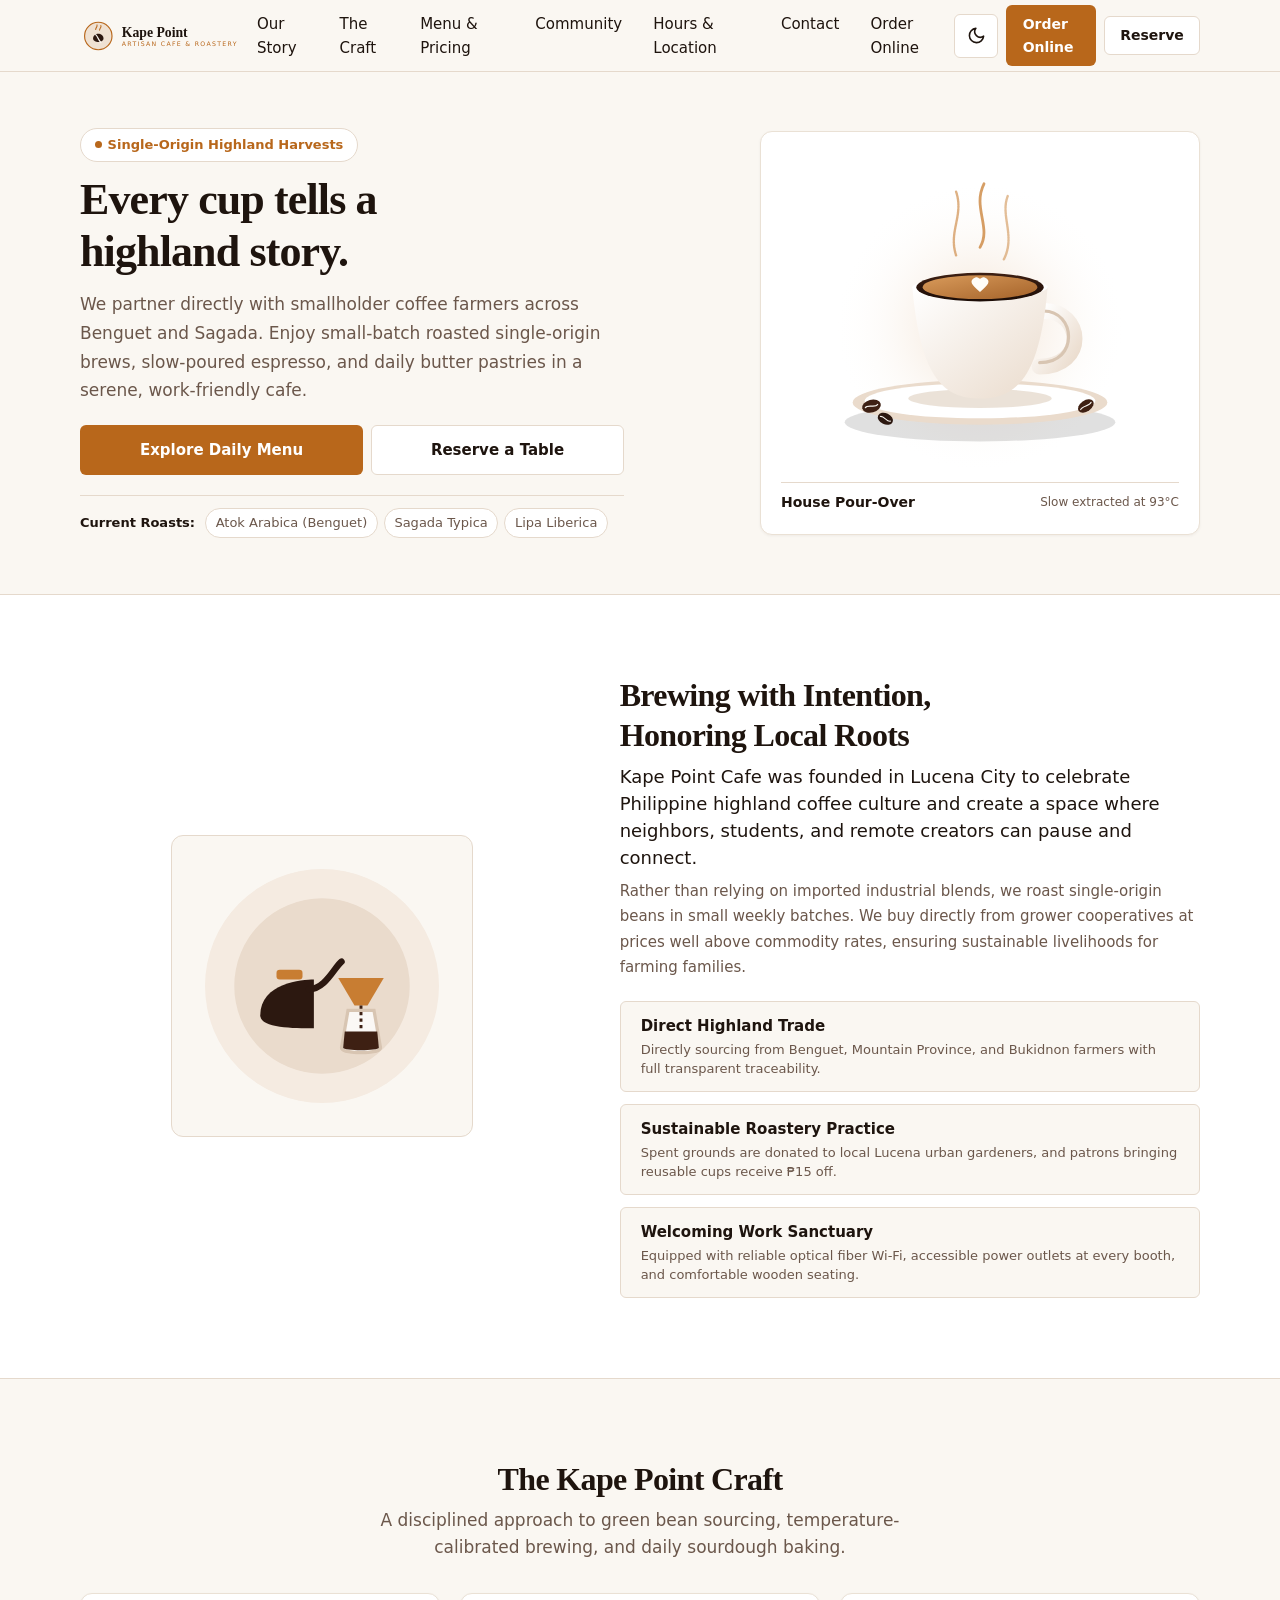
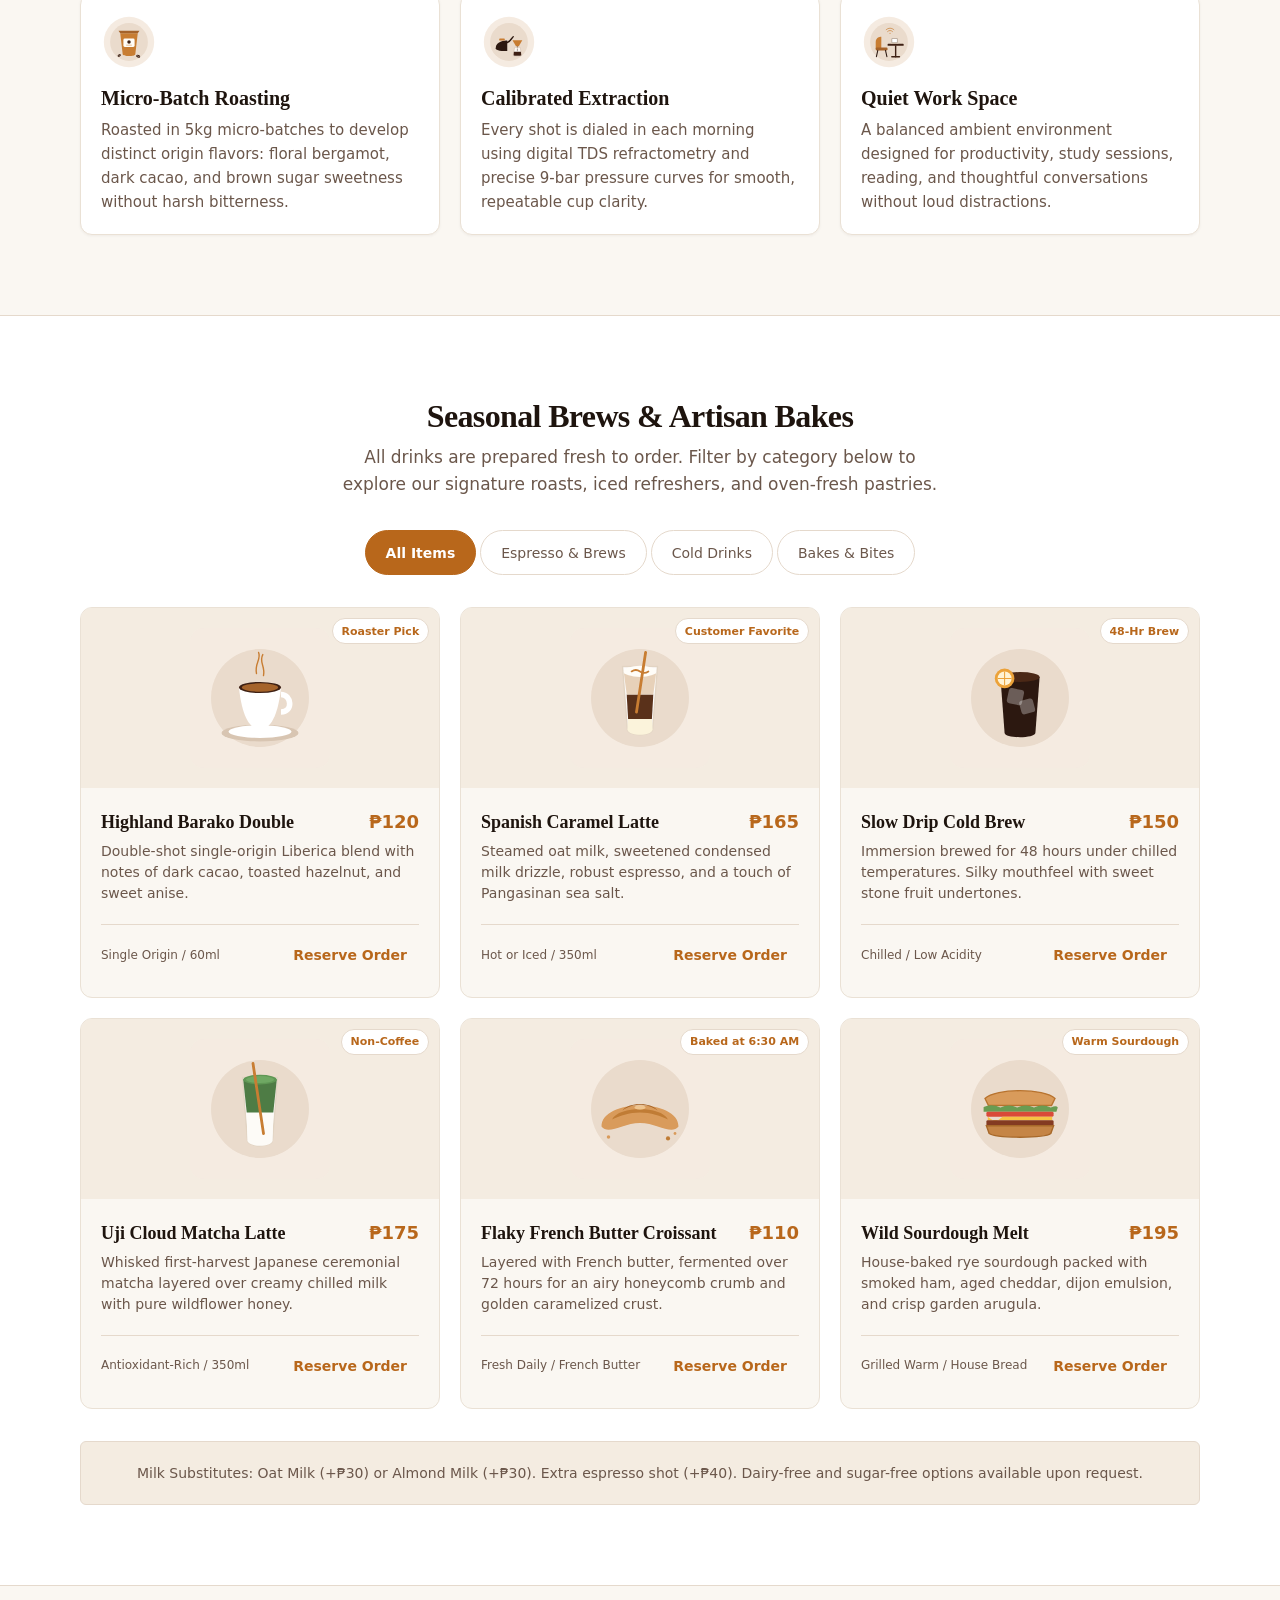
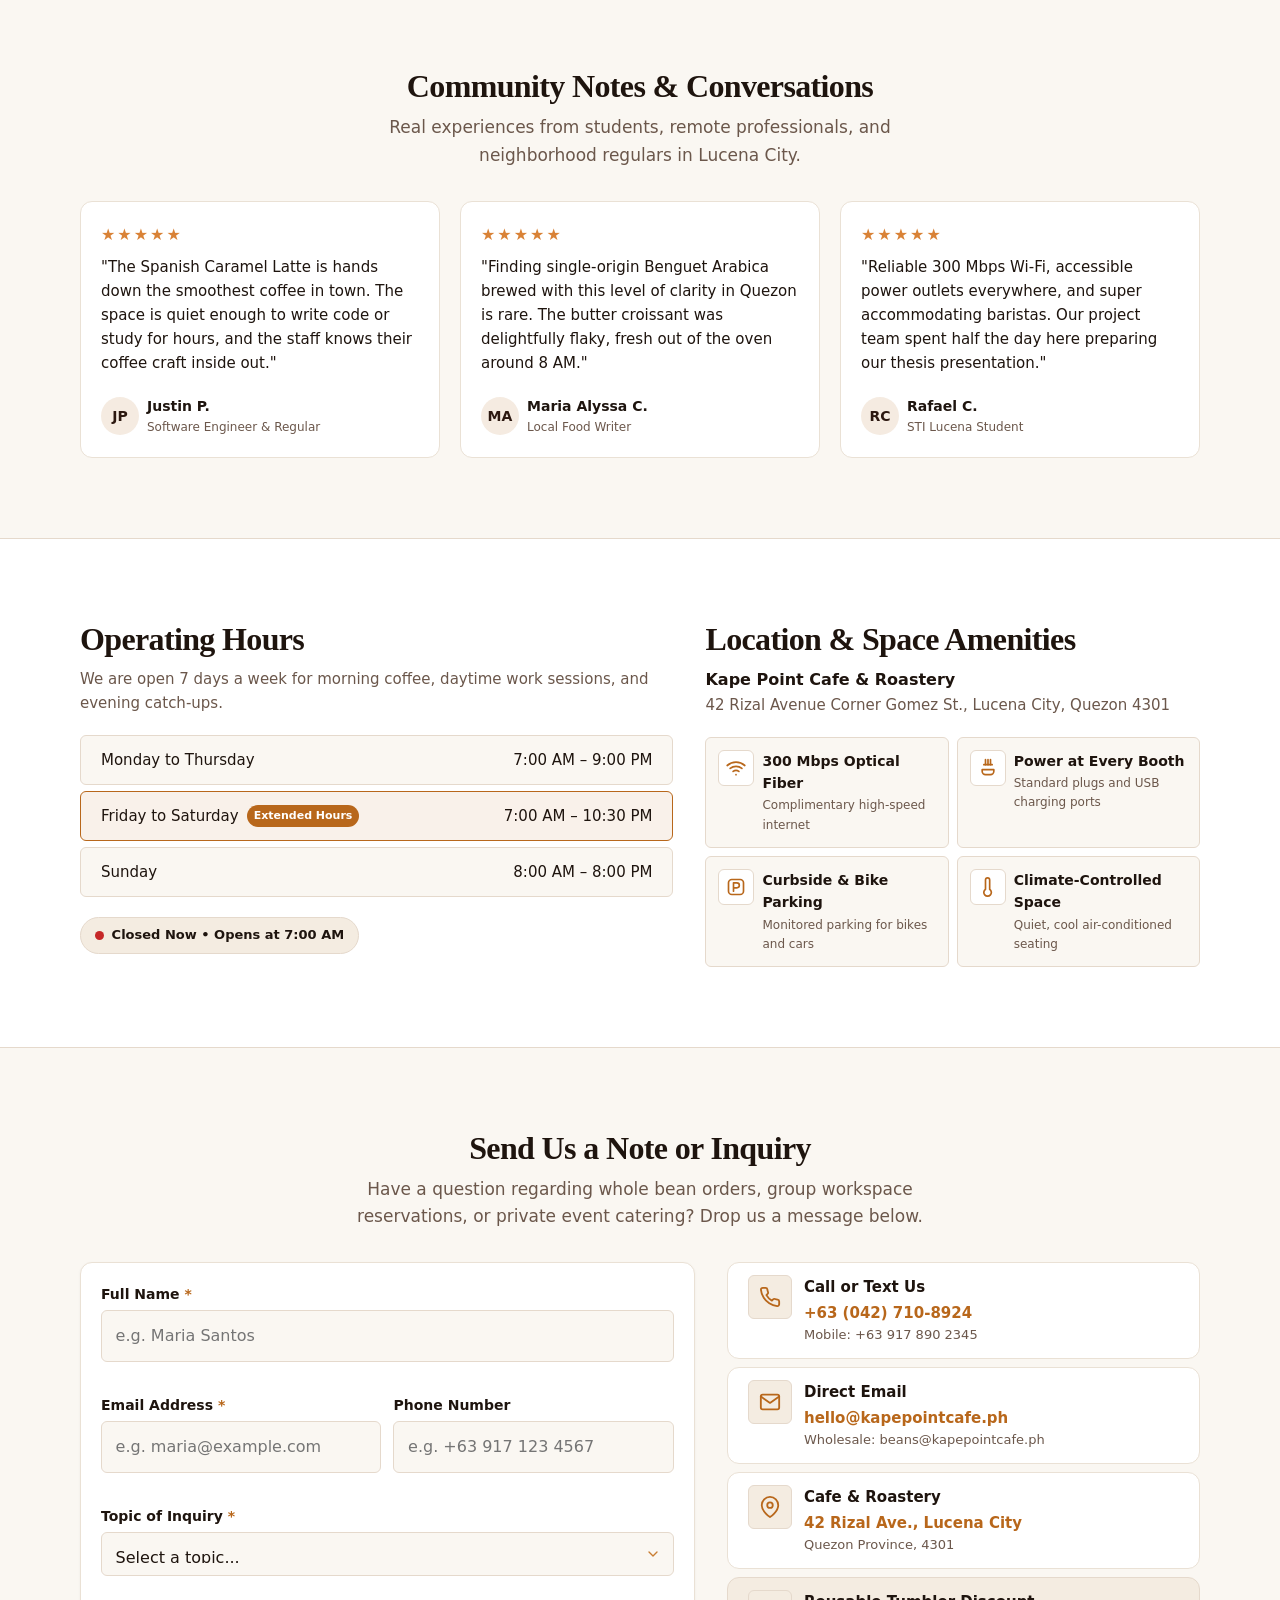
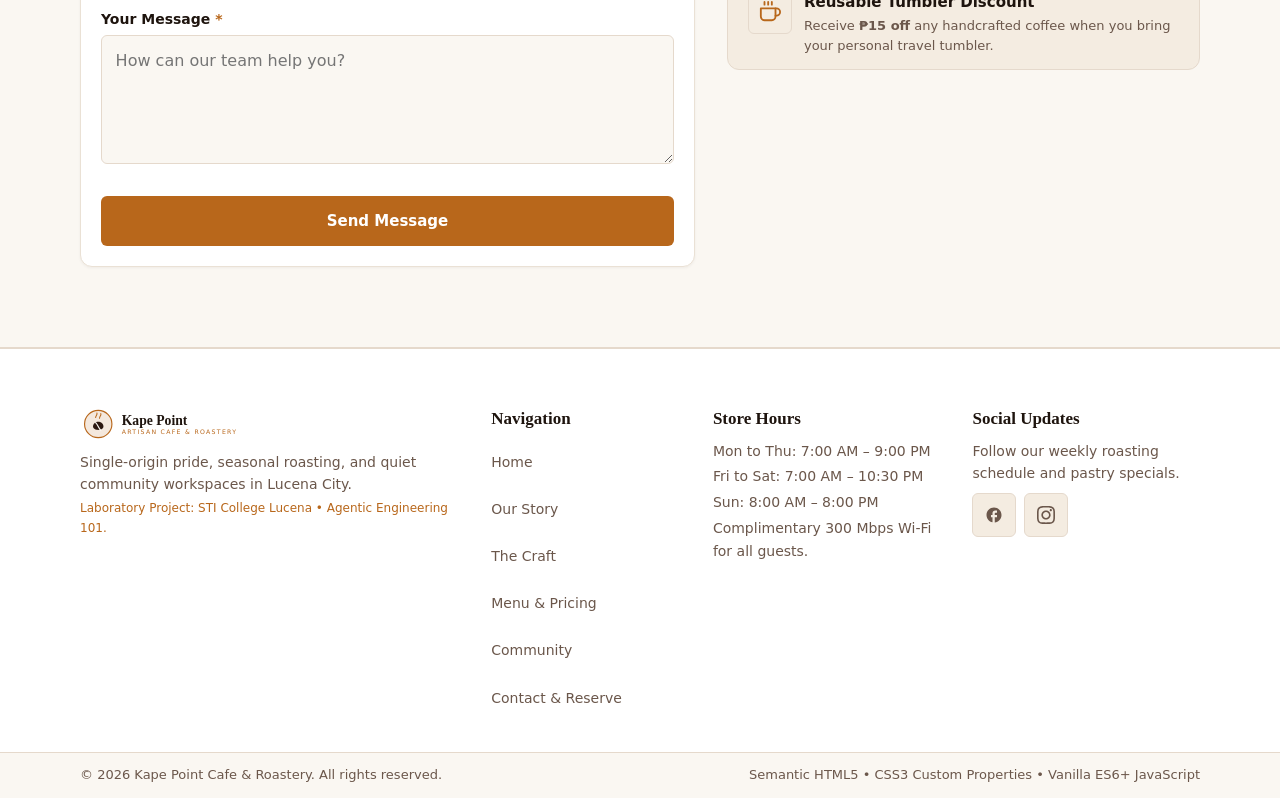
==== commit 89e643cf: "feat: implement online ordering portal with authentication, live tray, item customization, and recei" ====
--- a/index.html
+++ b/index.html
@@ -35,6 +35,7 @@
           <li><a href="#reviews" class="nav-link">Community</a></li>
           <li><a href="#hours" class="nav-link">Hours &amp; Location</a></li>
           <li><a href="#contact" class="nav-link">Contact</a></li>
+          <li><a href="./order.html" class="nav-link mobile-only-link">Order Online</a></li>
         </ul>
       </nav>
 
@@ -57,8 +58,9 @@
           </svg>
         </button>
 
-        <!-- CTA in Header -->
-        <button id="open-reserve-btn-header" class="btn btn-sm btn-primary nav-cta">Reserve a Table</button>
+        <!-- Order Online CTA in Header -->
+        <a href="./order.html" class="btn btn-sm btn-primary nav-cta">Order Online</a>
+        <button id="open-reserve-btn-header" class="btn btn-sm btn-secondary nav-cta">Reserve</button>
 
         <!-- Mobile Menu Toggle Button -->
         <button id="mobile-menu-btn" class="hamburger-btn" aria-label="Toggle navigation menu" aria-expanded="false" aria-controls="main-nav">
--- a/style.css
+++ b/style.css
@@ -269,6 +269,9 @@
   justify-content: center;
   width: 44px;
   height: 44px;
+  min-width: 44px;
+  min-height: 44px;
+  flex-shrink: 0;
   border-radius: var(--radius-sm);
   border: 1px solid var(--color-border);
   background-color: var(--color-surface);
@@ -1547,3 +1550,925 @@
     grid-template-columns: 2fr 1fr 1.2fr 1.2fr;
   }
 }
+
+/* ==========================================================================
+   16. Customer Ordering Portal Styles (order.html)
+   ========================================================================== */
+.order-page-body {
+  background-color: var(--color-bg);
+}
+
+.order-header-left {
+  display: flex;
+  align-items: center;
+  gap: var(--space-md);
+}
+
+.back-link {
+  display: inline-flex;
+  align-items: center;
+  gap: 6px;
+  font-size: 0.875rem;
+  font-weight: 500;
+  color: var(--color-text-muted);
+  padding: 6px 12px;
+  border-radius: var(--radius-sm);
+  background-color: var(--color-surface);
+  border: 1px solid var(--color-border);
+  min-height: 44px;
+}
+
+.back-link:hover {
+  color: var(--color-accent);
+  border-color: var(--color-accent);
+}
+
+.order-header-right {
+  display: flex;
+  align-items: center;
+  gap: var(--space-xs);
+}
+
+/* Authenticated User Pill Badge */
+.user-profile-badge {
+  display: flex;
+  align-items: center;
+  gap: 8px;
+  padding: 4px 10px;
+  background-color: var(--color-surface);
+  border: 1px solid var(--color-border);
+  border-radius: var(--radius-full);
+}
+
+.user-avatar-circle {
+  width: 32px;
+  height: 32px;
+  border-radius: var(--radius-full);
+  background-color: var(--color-accent);
+  color: #FFFFFF;
+  display: flex;
+  align-items: center;
+  justify-content: center;
+  font-size: 0.8125rem;
+  font-weight: 600;
+}
+
+.user-meta-text {
+  display: flex;
+  flex-direction: column;
+}
+
+.user-display-name {
+  font-size: 0.8125rem;
+  font-weight: 600;
+  color: var(--color-text);
+  line-height: 1.2;
+}
+
+.user-points-pill {
+  font-size: 0.6875rem;
+  font-weight: 600;
+  color: var(--color-accent);
+}
+
+.user-signout-btn {
+  font-size: 0.75rem;
+  color: var(--color-text-muted);
+  padding: 8px 12px;
+  min-height: 44px;
+  display: inline-flex;
+  align-items: center;
+}
+
+.user-signout-btn:hover {
+  color: var(--color-error);
+}
+
+.add-item-trigger-btn {
+  min-height: 44px;
+}
+
+/* Mobile Cart Button */
+.mobile-cart-btn {
+  position: relative;
+  display: inline-flex;
+  min-height: 44px;
+  min-width: 44px;
+}
+
+@media (min-width: 1024px) {
+  .mobile-cart-btn {
+    display: none;
+  }
+}
+
+.cart-badge-count {
+  position: absolute;
+  top: -4px;
+  right: -4px;
+  background-color: var(--color-accent);
+  color: #FFFFFF;
+  font-size: 0.6875rem;
+  font-weight: 600;
+  width: 18px;
+  height: 18px;
+  border-radius: var(--radius-full);
+  display: flex;
+  align-items: center;
+  justify-content: center;
+}
+
+/* Ordering Main Layout */
+.order-main {
+  padding: var(--space-md) 0 var(--space-2xl);
+  flex: 1;
+}
+
+.order-layout {
+  display: flex;
+  flex-direction: column;
+  gap: var(--space-md);
+}
+
+@media (min-width: 1024px) {
+  .order-layout {
+    flex-direction: row;
+    align-items: flex-start;
+    gap: var(--space-lg);
+  }
+
+  .order-catalog-section {
+    flex: 1.7;
+  }
+
+  .order-tray-sidebar {
+    flex: 1;
+    position: sticky;
+    top: calc(var(--header-height) + 16px);
+  }
+}
+
+/* Rewards Banner */
+.rewards-banner {
+  margin-bottom: var(--space-md);
+}
+
+.rewards-banner-inner {
+  background-color: var(--color-surface);
+  border: 1px solid var(--color-border);
+  border-radius: var(--radius-md);
+  padding: var(--space-md);
+  box-shadow: var(--shadow-sm);
+  display: flex;
+  flex-direction: column;
+  gap: var(--space-sm);
+}
+
+@media (min-width: 640px) {
+  .rewards-banner-inner {
+    flex-direction: row;
+    align-items: center;
+    justify-content: space-between;
+  }
+}
+
+.rewards-greeting {
+  font-family: var(--font-serif);
+  font-size: 1.125rem;
+  font-weight: 600;
+  color: var(--color-text);
+  display: block;
+  margin-bottom: 2px;
+}
+
+.rewards-status-text {
+  font-size: 0.875rem;
+  color: var(--color-text-muted);
+  line-height: 1.5;
+}
+
+.rewards-bar-track {
+  width: 100%;
+  max-width: 280px;
+  height: 6px;
+  background-color: var(--color-surface-subtle);
+  border-radius: var(--radius-full);
+  margin-top: 6px;
+  overflow: hidden;
+}
+
+.rewards-bar-fill {
+  height: 100%;
+  background-color: var(--color-accent);
+  border-radius: var(--radius-full);
+  transition: width 0.3s ease;
+}
+
+.rewards-badge-tier {
+  display: flex;
+  flex-direction: column;
+  align-items: flex-end;
+  padding: 6px 12px;
+  background-color: var(--color-accent-soft);
+  border-radius: var(--radius-sm);
+}
+
+.tier-label {
+  font-size: 0.6875rem;
+  color: var(--color-text-muted);
+}
+
+.tier-name {
+  font-size: 0.875rem;
+  font-weight: 600;
+  color: var(--color-accent);
+}
+
+/* Catalog Toolbar */
+.catalog-toolbar {
+  display: flex;
+  flex-direction: column;
+  gap: var(--space-sm);
+  margin-bottom: var(--space-md);
+}
+
+@media (min-width: 768px) {
+  .catalog-toolbar {
+    flex-direction: row;
+    align-items: center;
+    justify-content: space-between;
+  }
+}
+
+.order-filter-bar {
+  display: flex;
+  flex-wrap: wrap;
+  gap: 6px;
+}
+
+.catalog-search-wrapper {
+  position: relative;
+  min-width: 240px;
+}
+
+.search-icon {
+  position: absolute;
+  left: 12px;
+  top: 50%;
+  transform: translateY(-50%);
+  color: var(--color-text-muted);
+}
+
+.catalog-search-input {
+  width: 100%;
+  padding: 0.6rem 0.85rem 0.6rem 36px;
+  border: 1px solid var(--color-border);
+  border-radius: var(--radius-full);
+  background-color: var(--color-surface);
+  color: var(--color-text);
+  font-size: 0.875rem;
+  min-height: 44px;
+}
+
+.catalog-search-input:focus {
+  border-color: var(--color-accent);
+}
+
+/* Order Grid & Cards */
+.order-grid {
+  display: grid;
+  grid-template-columns: 1fr;
+  gap: var(--space-sm);
+}
+
+@media (min-width: 640px) {
+  .order-grid {
+    grid-template-columns: repeat(2, 1fr);
+  }
+}
+
+.order-card {
+  background-color: var(--color-surface);
+  border: 1px solid var(--color-card-border);
+  border-radius: var(--radius-md);
+  overflow: hidden;
+  display: flex;
+  flex-direction: column;
+  box-shadow: var(--shadow-sm);
+}
+
+.order-card-media {
+  position: relative;
+  background-color: var(--color-surface-subtle);
+  display: flex;
+  align-items: center;
+  justify-content: center;
+  padding: var(--space-md);
+}
+
+.order-card-media img {
+  width: 120px;
+  height: 120px;
+}
+
+.order-card-info {
+  padding: var(--space-sm);
+  display: flex;
+  flex-direction: column;
+  flex-grow: 1;
+}
+
+.order-card-title-row {
+  display: flex;
+  align-items: baseline;
+  justify-content: space-between;
+  margin-bottom: 4px;
+}
+
+.order-item-title {
+  font-family: var(--font-serif);
+  font-size: 1.0625rem;
+  font-weight: 600;
+  color: var(--color-text);
+}
+
+.order-item-price {
+  font-weight: 600;
+  font-size: 1.0625rem;
+  color: var(--color-accent);
+}
+
+.order-item-description {
+  font-size: 0.8125rem;
+  color: var(--color-text-muted);
+  line-height: 1.5;
+  margin-bottom: var(--space-sm);
+  flex-grow: 1;
+}
+
+.order-card-bottom {
+  display: flex;
+  align-items: center;
+  justify-content: space-between;
+  padding-top: var(--space-xs);
+  border-top: 1px solid var(--color-border);
+}
+
+.order-item-specs {
+  font-size: 0.75rem;
+  color: var(--color-text-muted);
+}
+
+/* Order Tray & Sidebar */
+.tray-container {
+  background-color: var(--color-surface);
+  border: 1px solid var(--color-card-border);
+  border-radius: var(--radius-md);
+  padding: var(--space-md);
+  box-shadow: var(--shadow-sm);
+}
+
+.tray-header {
+  display: flex;
+  align-items: baseline;
+  justify-content: space-between;
+  margin-bottom: var(--space-sm);
+  padding-bottom: var(--space-xs);
+  border-bottom: 1px solid var(--color-border);
+}
+
+.tray-title {
+  font-family: var(--font-serif);
+  font-size: 1.25rem;
+  font-weight: 600;
+  color: var(--color-text);
+}
+
+.tray-item-counter {
+  font-size: 0.8125rem;
+  color: var(--color-text-muted);
+}
+
+/* Fulfillment Selector */
+.fulfillment-box {
+  margin-bottom: var(--space-md);
+}
+
+.fulfillment-label {
+  display: block;
+  font-size: 0.8125rem;
+  font-weight: 600;
+  color: var(--color-text);
+  margin-bottom: 6px;
+}
+
+.fulfillment-options {
+  display: grid;
+  grid-template-columns: repeat(3, 1fr);
+  gap: 4px;
+  margin-bottom: var(--space-xs);
+}
+
+.fulfillment-pill {
+  display: flex;
+  align-items: center;
+  justify-content: center;
+  text-align: center;
+  font-size: 0.75rem;
+  font-weight: 500;
+  padding: 8px 4px;
+  border-radius: var(--radius-sm);
+  border: 1px solid var(--color-border);
+  background-color: var(--color-bg);
+  color: var(--color-text-muted);
+  cursor: pointer;
+  min-height: 44px;
+}
+
+.fulfillment-pill input {
+  display: none;
+}
+
+.fulfillment-pill.active {
+  background-color: var(--color-accent-soft);
+  border-color: var(--color-accent);
+  color: var(--color-accent);
+  font-weight: 600;
+}
+
+.fulfillment-details {
+  margin-top: var(--space-xs);
+}
+
+/* Tray Items List */
+.tray-items-list {
+  min-height: 140px;
+  max-height: 320px;
+  overflow-y: auto;
+  border-top: 1px solid var(--color-border);
+  border-bottom: 1px solid var(--color-border);
+  padding: var(--space-xs) 0;
+  margin-bottom: var(--space-sm);
+}
+
+.empty-tray-state {
+  display: flex;
+  flex-direction: column;
+  align-items: center;
+  justify-content: center;
+  text-align: center;
+  padding: var(--space-md);
+  color: var(--color-text-muted);
+}
+
+.empty-icon {
+  margin-bottom: var(--space-xs);
+  opacity: 0.6;
+}
+
+.empty-title {
+  font-weight: 600;
+  font-size: 0.9375rem;
+  color: var(--color-text);
+}
+
+.empty-subtitle {
+  font-size: 0.8125rem;
+  max-width: 240px;
+}
+
+.tray-item-row {
+  display: flex;
+  align-items: center;
+  justify-content: space-between;
+  padding: var(--space-xs) 0;
+  border-bottom: 1px solid var(--color-border);
+}
+
+.tray-item-row:last-child {
+  border-bottom: none;
+}
+
+.tray-item-details {
+  display: flex;
+  flex-direction: column;
+  flex: 1;
+}
+
+.tray-item-name {
+  font-size: 0.875rem;
+  font-weight: 600;
+  color: var(--color-text);
+}
+
+.tray-item-customization {
+  font-size: 0.75rem;
+  color: var(--color-text-muted);
+  line-height: 1.3;
+}
+
+.tray-item-unit-cost {
+  font-size: 0.8125rem;
+  font-weight: 600;
+  color: var(--color-accent);
+  margin-top: 2px;
+}
+
+.tray-item-actions {
+  display: flex;
+  align-items: center;
+  gap: 8px;
+}
+
+.qty-stepper-sm {
+  display: inline-flex;
+  align-items: center;
+  border: 1px solid var(--color-border);
+  border-radius: var(--radius-sm);
+  background-color: var(--color-bg);
+}
+
+.btn-step-minus, .btn-step-plus {
+  width: 44px;
+  height: 44px;
+  display: flex;
+  align-items: center;
+  justify-content: center;
+  font-weight: 600;
+  color: var(--color-text);
+  font-size: 1rem;
+}
+
+.step-qty-val {
+  padding: 0 8px;
+  font-size: 0.875rem;
+  font-weight: 600;
+}
+
+.tray-remove-btn {
+  font-size: 1.25rem;
+  color: var(--color-text-muted);
+  width: 44px;
+  height: 44px;
+  display: flex;
+  align-items: center;
+  justify-content: center;
+  border-radius: var(--radius-sm);
+}
+
+.tray-remove-btn:hover {
+  color: var(--color-error);
+}
+
+/* Tray Summary */
+.tray-summary {
+  display: flex;
+  flex-direction: column;
+  gap: var(--space-xs);
+}
+
+.discount-checkbox-label {
+  display: flex;
+  align-items: center;
+  gap: 8px;
+  font-size: 0.8125rem;
+  color: var(--color-text);
+  padding: 4px 8px;
+  border-radius: var(--radius-sm);
+  background-color: var(--color-surface-subtle);
+  cursor: pointer;
+  min-height: 44px;
+}
+
+#tumbler-discount-checkbox {
+  width: 44px;
+  height: 44px;
+  margin: 0;
+  cursor: pointer;
+  accent-color: var(--color-accent);
+  flex-shrink: 0;
+}
+
+.summary-line {
+  display: flex;
+  justify-content: space-between;
+  font-size: 0.875rem;
+  color: var(--color-text-muted);
+}
+
+.discount-line {
+  color: var(--color-success);
+  font-weight: 600;
+}
+
+.total-line {
+  font-size: 1.0625rem;
+  font-weight: 600;
+  color: var(--color-text);
+  padding-top: var(--space-2xs);
+  border-top: 1px solid var(--color-border);
+}
+
+.total-amount {
+  color: var(--color-accent);
+}
+
+.points-reward-note {
+  font-size: 0.75rem;
+  color: var(--color-text-muted);
+  text-align: center;
+}
+
+.checkout-submit-btn:disabled {
+  opacity: 0.5;
+  cursor: not-allowed;
+}
+
+/* Modals & Dialogs for Ordering */
+.auth-modal-container {
+  max-width: 440px;
+}
+
+.auth-modal-intro {
+  font-size: 0.875rem;
+  color: var(--color-text-muted);
+  line-height: 1.5;
+  margin-bottom: var(--space-md);
+}
+
+.quick-demo-auth {
+  margin-bottom: var(--space-md);
+}
+
+.demo-signin-btn {
+  text-align: left;
+  border-color: var(--color-accent);
+}
+
+.auth-divider {
+  display: flex;
+  align-items: center;
+  text-align: center;
+  margin: var(--space-md) 0;
+  color: var(--color-text-muted);
+  font-size: 0.75rem;
+}
+
+.auth-divider::before, .auth-divider::after {
+  content: '';
+  flex: 1;
+  border-bottom: 1px solid var(--color-border);
+}
+
+.auth-divider span {
+  padding: 0 8px;
+}
+
+/* Customization Modal */
+.customize-modal-container {
+  max-width: 480px;
+}
+
+.customize-base-price {
+  font-size: 0.9375rem;
+  font-weight: 600;
+  color: var(--color-accent);
+}
+
+.customize-item-desc {
+  font-size: 0.875rem;
+  color: var(--color-text-muted);
+  line-height: 1.5;
+  margin-bottom: var(--space-md);
+}
+
+.custom-option-group {
+  margin-bottom: var(--space-sm);
+}
+
+.custom-group-label {
+  display: block;
+  font-size: 0.8125rem;
+  font-weight: 600;
+  color: var(--color-text);
+  margin-bottom: 6px;
+}
+
+.radio-pill-group {
+  display: flex;
+  flex-wrap: wrap;
+  gap: 6px;
+}
+
+.radio-pill {
+  display: inline-flex;
+  align-items: center;
+  padding: 6px 12px;
+  border-radius: var(--radius-full);
+  border: 1px solid var(--color-border);
+  background-color: var(--color-bg);
+  font-size: 0.8125rem;
+  color: var(--color-text-muted);
+  cursor: pointer;
+  min-height: 44px;
+}
+
+.radio-pill input {
+  display: none;
+}
+
+.radio-pill.active {
+  background-color: var(--color-accent-soft);
+  border-color: var(--color-accent);
+  color: var(--color-accent);
+  font-weight: 600;
+}
+
+.customize-qty-bar {
+  display: flex;
+  align-items: center;
+  justify-content: space-between;
+  padding: var(--space-sm) 0;
+  border-top: 1px solid var(--color-border);
+  margin-top: var(--space-sm);
+}
+
+.qty-label {
+  font-size: 0.875rem;
+  font-weight: 600;
+  color: var(--color-text);
+}
+
+.qty-stepper {
+  display: inline-flex;
+  align-items: center;
+  border: 1px solid var(--color-border);
+  border-radius: var(--radius-sm);
+  background-color: var(--color-bg);
+}
+
+.qty-btn {
+  width: 44px;
+  height: 44px;
+  display: flex;
+  align-items: center;
+  justify-content: center;
+  font-size: 1.125rem;
+  font-weight: 600;
+  color: var(--color-text);
+}
+
+.qty-value {
+  padding: 0 12px;
+  font-size: 0.9375rem;
+  font-weight: 600;
+  color: var(--color-text);
+}
+
+/* Receipt Modal */
+.receipt-modal-container {
+  max-width: 480px;
+}
+
+.receipt-check-icon {
+  width: 52px;
+  height: 52px;
+  border-radius: var(--radius-full);
+  background-color: var(--color-success-bg);
+  color: var(--color-success);
+  display: inline-flex;
+  align-items: center;
+  justify-content: center;
+  margin-bottom: var(--space-xs);
+}
+
+.receipt-title {
+  font-family: var(--font-serif);
+  font-size: 1.375rem;
+  font-weight: 600;
+  color: var(--color-text);
+  margin-bottom: 2px;
+}
+
+.receipt-ref {
+  font-size: 0.8125rem;
+  font-weight: 600;
+  color: var(--color-accent);
+}
+
+.receipt-status-banner {
+  display: flex;
+  align-items: flex-start;
+  gap: var(--space-xs);
+  padding: var(--space-sm);
+  background-color: var(--color-surface-subtle);
+  border-radius: var(--radius-sm);
+  margin: var(--space-md) 0;
+}
+
+.status-clock-icon {
+  color: var(--color-accent);
+  flex-shrink: 0;
+  margin-top: 2px;
+}
+
+.receipt-status-banner strong {
+  display: block;
+  font-size: 0.875rem;
+  color: var(--color-text);
+}
+
+.receipt-status-banner p {
+  font-size: 0.8125rem;
+  color: var(--color-text-muted);
+}
+
+.receipt-section-heading {
+  font-size: 0.875rem;
+  font-weight: 600;
+  color: var(--color-text);
+  margin-bottom: var(--space-xs);
+}
+
+.receipt-items-list {
+  display: flex;
+  flex-direction: column;
+  gap: 6px;
+  max-height: 180px;
+  overflow-y: auto;
+  border-top: 1px solid var(--color-border);
+  border-bottom: 1px solid var(--color-border);
+  padding: var(--space-xs) 0;
+  margin-bottom: var(--space-sm);
+}
+
+.receipt-item-row {
+  display: flex;
+  justify-content: space-between;
+  align-items: flex-start;
+  font-size: 0.8125rem;
+}
+
+.receipt-item-row strong {
+  color: var(--color-text);
+}
+
+.receipt-item-customization {
+  font-size: 0.75rem;
+  color: var(--color-text-muted);
+}
+
+.receipt-totals-box {
+  display: flex;
+  flex-direction: column;
+  gap: 4px;
+  margin-bottom: var(--space-md);
+}
+
+.receipt-total-value {
+  font-size: 1.125rem;
+  color: var(--color-accent);
+}
+
+.points-badge {
+  font-size: 0.75rem;
+  font-weight: 600;
+  color: var(--color-success);
+  background-color: var(--color-success-bg);
+  padding: 2px 8px;
+  border-radius: var(--radius-full);
+}
+
+.receipt-actions {
+  display: flex;
+  gap: var(--space-xs);
+}
+
+.receipt-actions .btn {
+  flex: 1;
+}
+
+/* Mobile Sidebar Drawer */
+@media (max-width: 1023px) {
+  .order-tray-sidebar {
+    position: fixed;
+    bottom: 0;
+    left: 0;
+    width: 100%;
+    z-index: 1500;
+    transform: translateY(calc(100% - 64px));
+    transition: transform var(--transition-base);
+    box-shadow: 0 -4px 20px rgba(0, 0, 0, 0.15);
+  }
+
+  .order-tray-sidebar.mobile-open {
+    transform: translateY(0);
+  }
+
+  .tray-container {
+    max-height: 85vh;
+    overflow-y: auto;
+    border-radius: var(--radius-lg) var(--radius-lg) 0 0;
+  }
+}
+
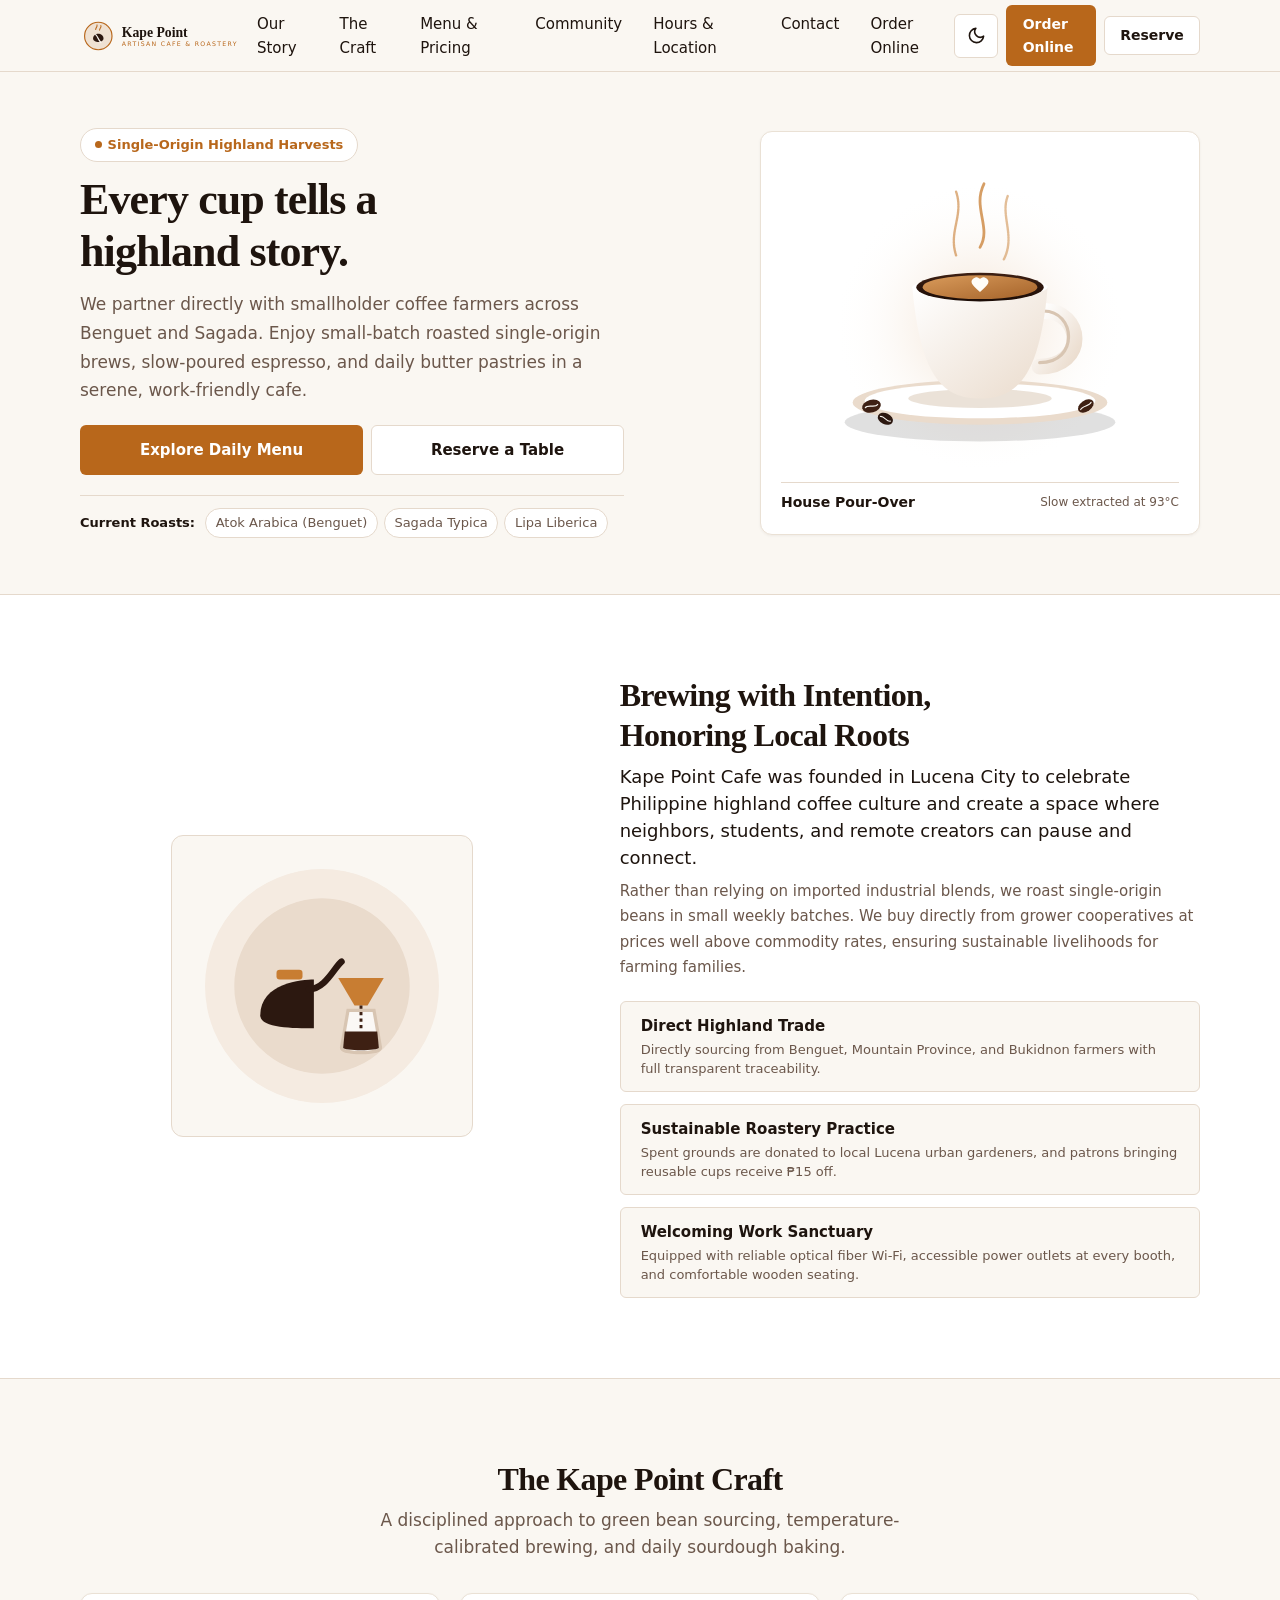
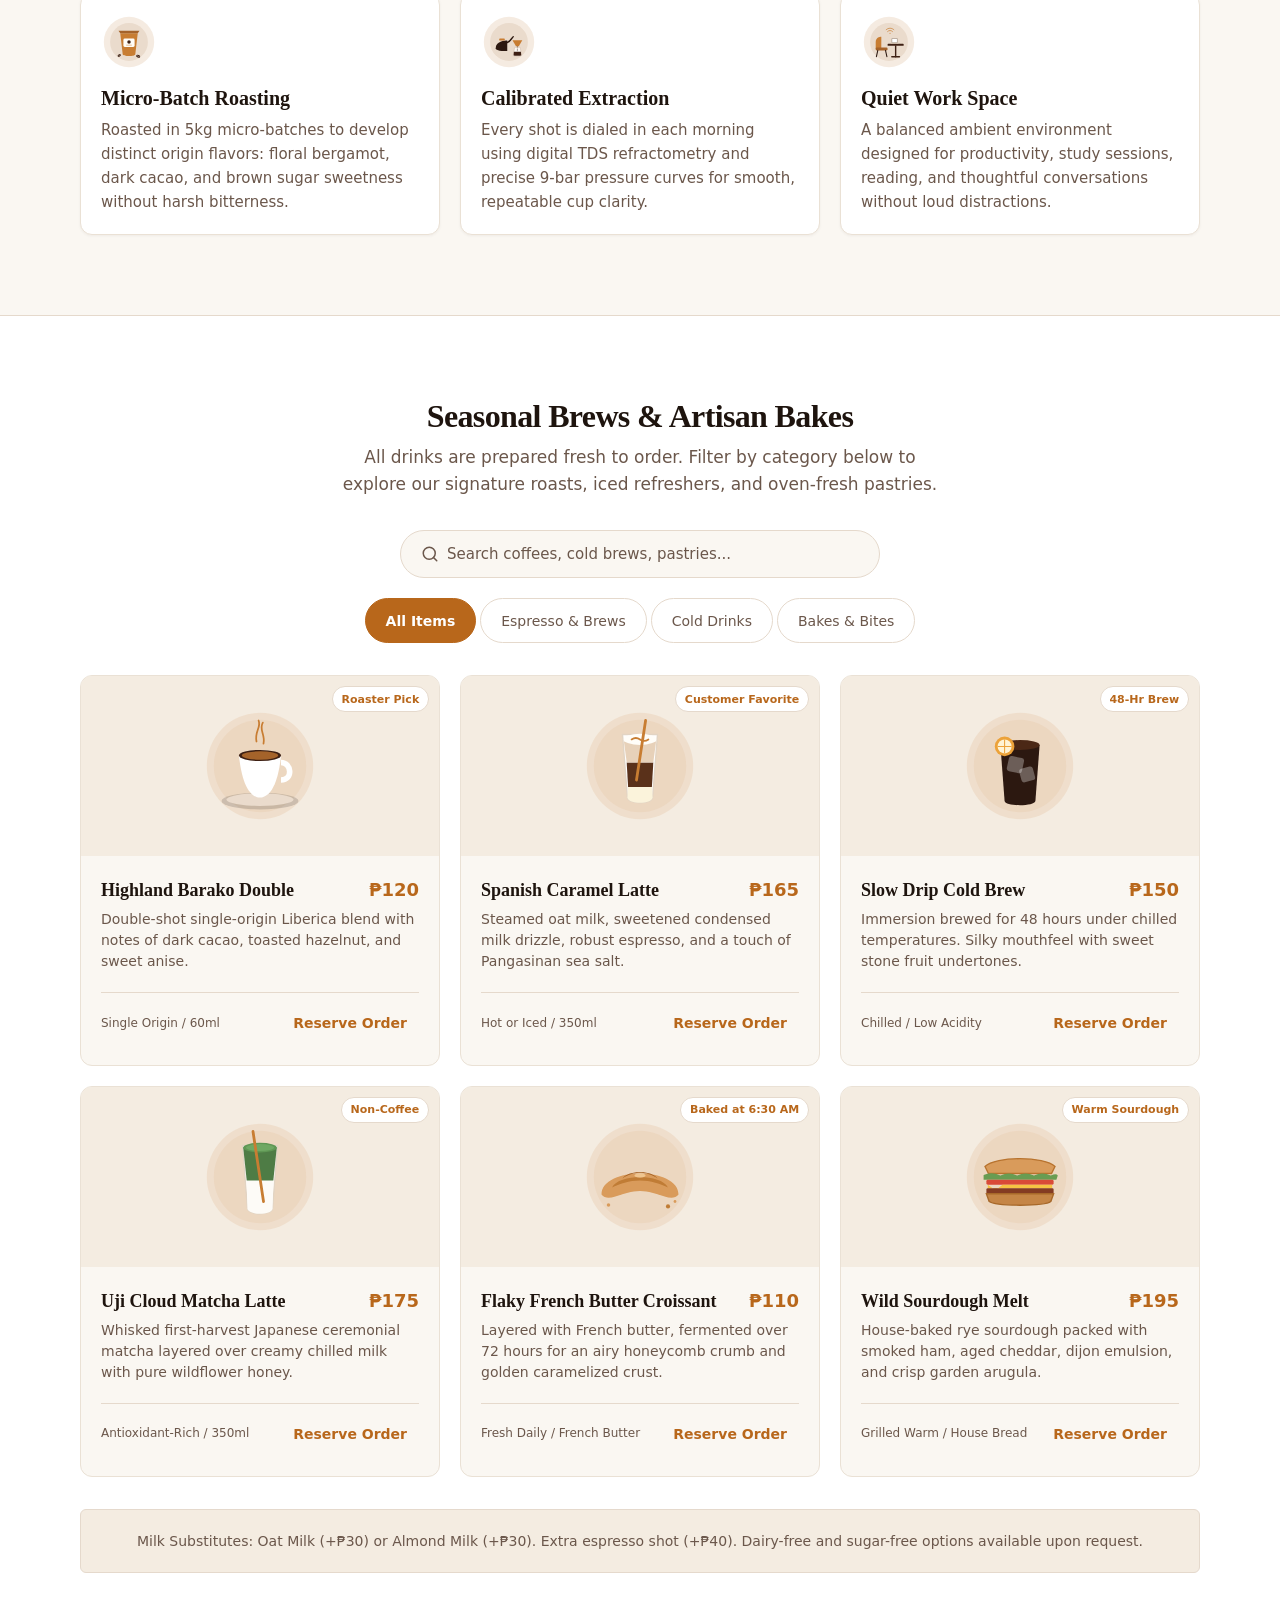
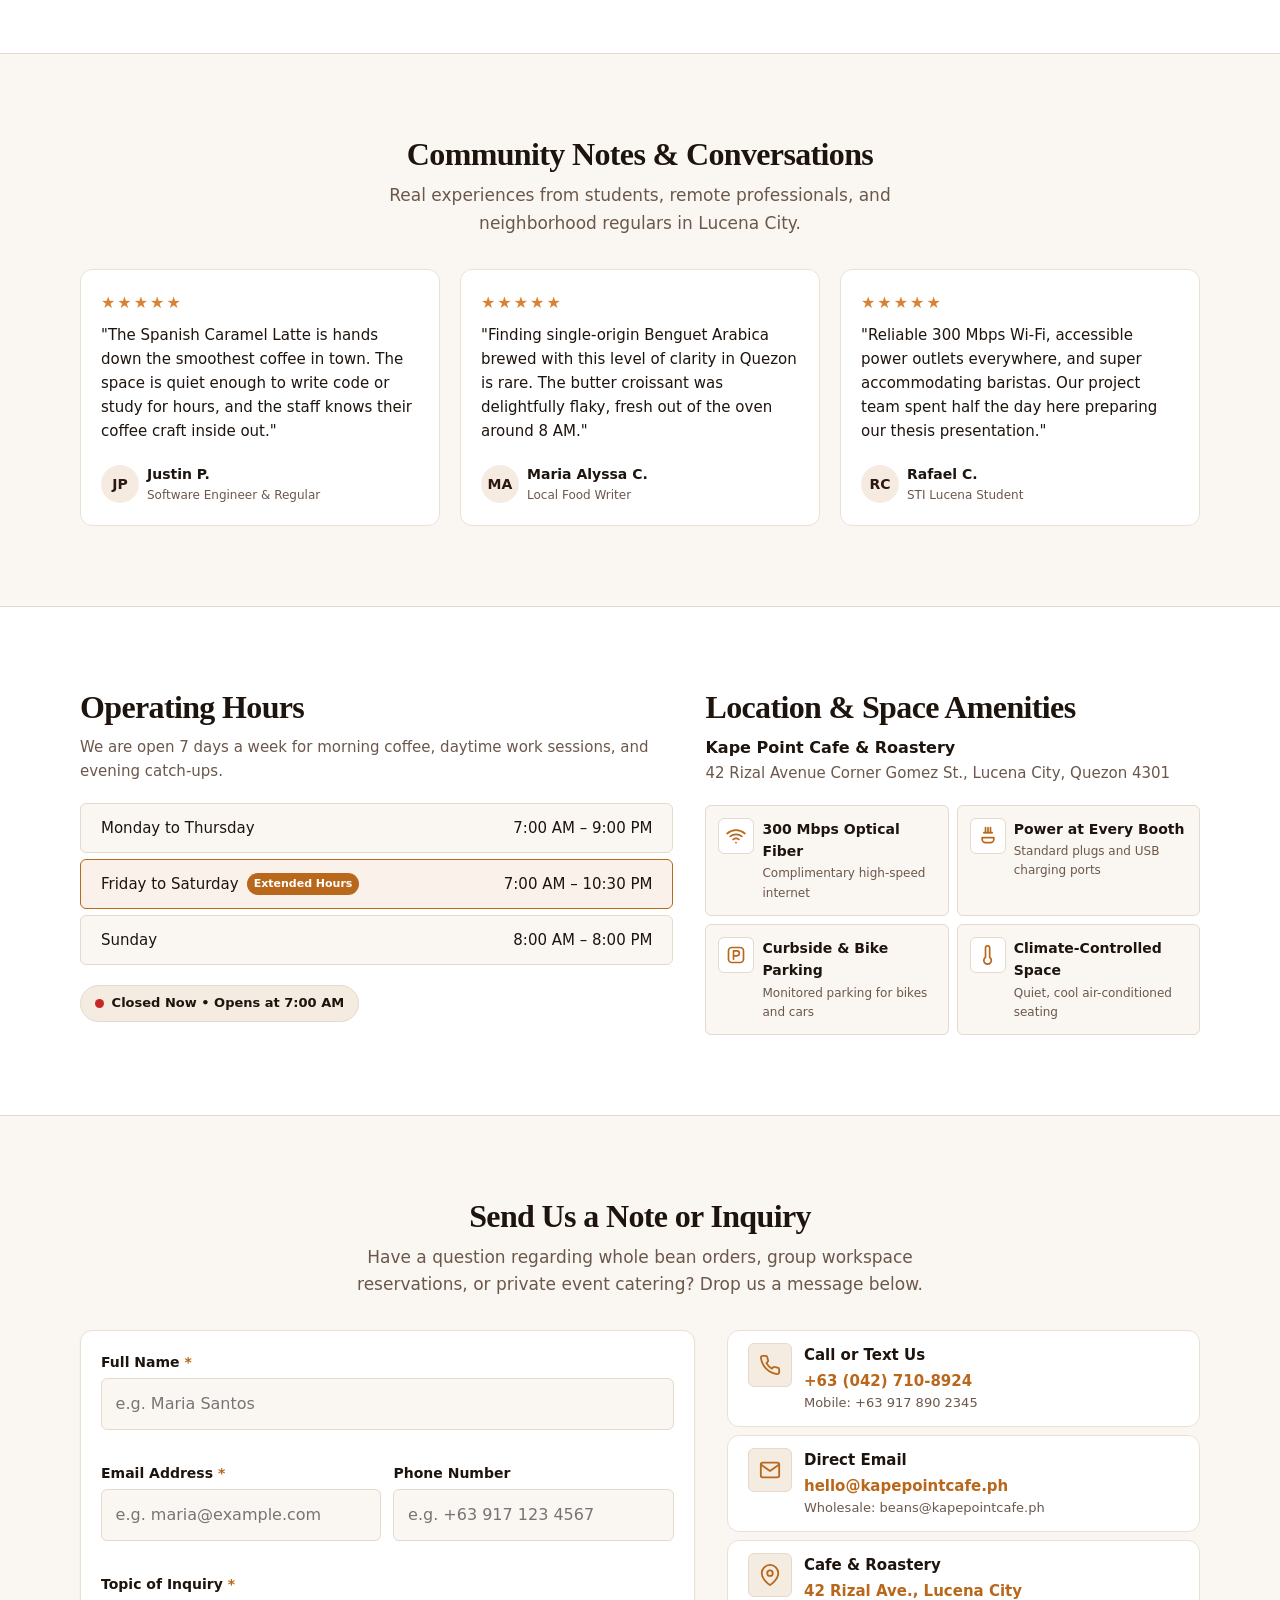
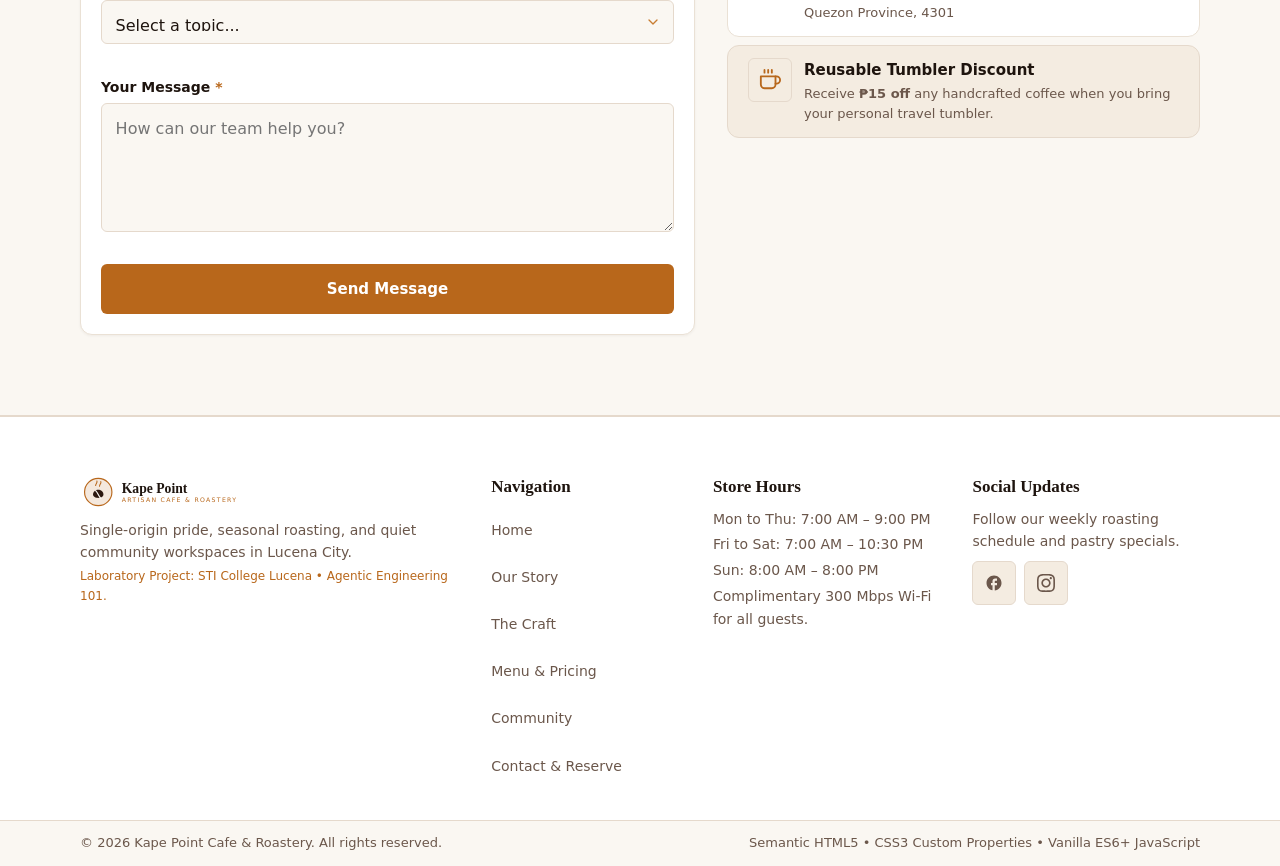
==== commit 2488af0e: "feat: add in-site live search, URL query deep-linking, Schema.org JSON-LD, sitemap.xml, and robots.t" ====
--- a/index.html
+++ b/index.html
@@ -3,9 +3,162 @@
 <head>
   <meta charset="UTF-8">
   <meta name="viewport" content="width=device-width, initial-scale=1.0">
-  <meta name="description" content="Kape Point Cafe - Artisan Specialty Coffee, handcrafted beverages, and fresh pastries in a cozy, community-first space in Lucena City.">
+  <meta name="description" content="Kape Point Cafe - Artisan Specialty Coffee, handcrafted single-origin Philippine brews, and fresh pastries in a cozy, community-first space in Lucena City.">
+  <meta name="keywords" content="Kape Point, Lucena City coffee, Philippine specialty coffee, Benguet Arabica, Batangas Liberica, Sagada coffee, artisan roastery, online coffee order">
+  <meta name="author" content="Kape Point Cafe &amp; Roastery">
+  <meta name="robots" content="index, follow">
+  <link rel="canonical" href="https://nathan2803.github.io/kape-point-cafe/">
+
+  <!-- Open Graph / Facebook -->
+  <meta property="og:type" content="restaurant.cafe">
+  <meta property="og:site_name" content="Kape Point Cafe">
+  <meta property="og:title" content="Kape Point Cafe | Artisan Coffee &amp; Roastery">
+  <meta property="og:description" content="Artisan single-origin Philippine coffee, handcrafted cold brews, and fresh butter pastries in Lucena City.">
+  <meta property="og:url" content="https://nathan2803.github.io/kape-point-cafe/">
+  <meta property="og:image" content="https://nathan2803.github.io/kape-point-cafe/assets/menu-espresso.svg">
+  <meta property="og:locale" content="en_PH">
+
+  <!-- Twitter Card -->
+  <meta name="twitter:card" content="summary_large_image">
+  <meta name="twitter:title" content="Kape Point Cafe | Artisan Coffee &amp; Roastery">
+  <meta name="twitter:description" content="Artisan single-origin Philippine coffee, handcrafted cold brews, and fresh butter pastries in Lucena City.">
+  <meta name="twitter:image" content="https://nathan2803.github.io/kape-point-cafe/assets/menu-espresso.svg">
+
   <title>Kape Point Cafe | Artisan Coffee &amp; Roastery</title>
   <link rel="stylesheet" href="./style.css">
+
+  <!-- Schema.org Structured Data: WebSite with Sitelinks Searchbox -->
+  <script type="application/ld+json">
+  {
+    "@context": "https://schema.org",
+    "@type": "WebSite",
+    "name": "Kape Point Cafe",
+    "url": "https://nathan2803.github.io/kape-point-cafe/",
+    "potentialAction": {
+      "@type": "SearchAction",
+      "target": {
+        "@type": "EntryPoint",
+        "urlTemplate": "https://nathan2803.github.io/kape-point-cafe/order.html?q={search_term_string}"
+      },
+      "query-input": "required name=search_term_string"
+    }
+  }
+  </script>
+
+  <!-- Schema.org Structured Data: CafeOrCoffeeShop & Menu -->
+  <script type="application/ld+json">
+  {
+    "@context": "https://schema.org",
+    "@type": "CafeOrCoffeeShop",
+    "name": "Kape Point Cafe & Roastery",
+    "image": "https://nathan2803.github.io/kape-point-cafe/assets/menu-espresso.svg",
+    "@id": "https://nathan2803.github.io/kape-point-cafe/",
+    "url": "https://nathan2803.github.io/kape-point-cafe/",
+    "telephone": "+63-42-710-8899",
+    "priceRange": "₱₱",
+    "servesCuisine": ["Coffee", "Artisan Pastries", "Breakfast", "Filipino Specialty"],
+    "address": {
+      "@type": "PostalAddress",
+      "streetAddress": "Block 4 Lot 8, Quezon Avenue Extension",
+      "addressLocality": "Lucena City",
+      "addressRegion": "Quezon",
+      "postalCode": "4301",
+      "addressCountry": "PH"
+    },
+    "geo": {
+      "@type": "GeoCoordinates",
+      "latitude": 13.9314,
+      "longitude": 121.6172
+    },
+    "openingHoursSpecification": [
+      {
+        "@type": "OpeningHoursSpecification",
+        "dayOfWeek": ["Monday", "Tuesday", "Wednesday", "Thursday"],
+        "opens": "07:00",
+        "closes": "21:00"
+      },
+      {
+        "@type": "OpeningHoursSpecification",
+        "dayOfWeek": ["Friday", "Saturday"],
+        "opens": "07:00",
+        "closes": "22:30"
+      },
+      {
+        "@type": "OpeningHoursSpecification",
+        "dayOfWeek": "Sunday",
+        "opens": "08:00",
+        "closes": "20:00"
+      }
+    ],
+    "hasMenu": {
+      "@type": "Menu",
+      "name": "Kape Point Daily Menu",
+      "url": "https://nathan2803.github.io/kape-point-cafe/#menu",
+      "hasMenuItem": [
+        {
+          "@type": "MenuItem",
+          "name": "Highland Barako Double",
+          "description": "Double-shot single-origin Batangas Liberica blend with notes of dark cacao, toasted hazelnut, and sweet anise.",
+          "offers": {
+            "@type": "Offer",
+            "price": "120",
+            "priceCurrency": "PHP"
+          }
+        },
+        {
+          "@type": "MenuItem",
+          "name": "Spanish Caramel Latte",
+          "description": "Steamed oat or fresh milk, sweetened condensed milk drizzle, robust espresso, and a touch of Pangasinan sea salt.",
+          "offers": {
+            "@type": "Offer",
+            "price": "165",
+            "priceCurrency": "PHP"
+          }
+        },
+        {
+          "@type": "MenuItem",
+          "name": "Slow Drip Cold Brew",
+          "description": "Immersion brewed for 48 hours under chilled temperatures with sweet stone fruit undertones.",
+          "offers": {
+            "@type": "Offer",
+            "price": "150",
+            "priceCurrency": "PHP"
+          }
+        },
+        {
+          "@type": "MenuItem",
+          "name": "Uji Cloud Matcha Latte",
+          "description": "Whisked first-harvest Japanese ceremonial matcha layered over creamy chilled milk with pure wildflower honey.",
+          "offers": {
+            "@type": "Offer",
+            "price": "175",
+            "priceCurrency": "PHP"
+          }
+        },
+        {
+          "@type": "MenuItem",
+          "name": "Flaky French Butter Croissant",
+          "description": "Layered with French butter, fermented over 72 hours for an airy honeycomb crumb and golden caramelized crust.",
+          "offers": {
+            "@type": "Offer",
+            "price": "110",
+            "priceCurrency": "PHP"
+          }
+        },
+        {
+          "@type": "MenuItem",
+          "name": "Wild Sourdough Melt",
+          "description": "House-baked rye sourdough packed with smoked ham, aged cheddar, dijon emulsion, and crisp garden arugula.",
+          "offers": {
+            "@type": "Offer",
+            "price": "195",
+            "priceCurrency": "PHP"
+          }
+        }
+      ]
+    }
+  }
+  </script>
 </head>
 <body>
   <!-- Header / Navigation Bar -->
@@ -197,6 +350,18 @@
           <p class="section-subtitle">All drinks are prepared fresh to order. Filter by category below to explore our signature roasts, iced refreshers, and oven-fresh pastries.</p>
         </div>
 
+        <!-- Live In-Site Search Bar -->
+        <div class="menu-search-wrapper" role="search">
+          <div class="menu-search-box">
+            <svg class="search-icon" xmlns="http://www.w3.org/2000/svg" width="18" height="18" viewBox="0 0 24 24" fill="none" stroke="currentColor" stroke-width="2" stroke-linecap="round" stroke-linejoin="round" aria-hidden="true">
+              <circle cx="11" cy="11" r="8"></circle>
+              <line x1="21" y1="21" x2="16.65" y2="16.65"></line>
+            </svg>
+            <input type="search" id="home-menu-search" class="menu-search-input" placeholder="Search coffees, cold brews, pastries..." aria-label="Search menu items">
+            <button type="button" id="home-search-clear" class="search-clear-btn" aria-label="Clear menu search" style="display: none;">✕</button>
+          </div>
+        </div>
+
         <!-- Interactive Category Filter Tabs -->
         <div class="menu-filter-bar" role="tablist" aria-label="Menu Categories">
           <button class="filter-btn active" data-category="all" role="tab" aria-selected="true">All Items</button>
@@ -320,6 +485,12 @@
               </div>
             </div>
           </article>
+
+          <!-- Empty Search State -->
+          <div id="home-menu-empty" class="menu-empty-state" style="display: none;">
+            <p>No menu items match "<span id="home-empty-query"></span>".</p>
+            <a href="./order.html" class="btn btn-sm btn-secondary">Search Full Online Ordering Catalog →</a>
+          </div>
         </div>
 
         <div class="menu-notice-card">
--- a/style.css
+++ b/style.css
@@ -65,6 +65,50 @@
   /* Transitions */
   --transition-fast: 0.18s ease-out;
   --transition-base: 0.24s ease-out;
+
+  /* Material Design 3 (M3) System Color Tokens (Light Mode - Benguet Terroir Roast) */
+  --md-sys-color-primary: #8C4F1A;
+  --md-sys-color-on-primary: #FFFFFF;
+  --md-sys-color-primary-container: #FFDCC2;
+  --md-sys-color-on-primary-container: #301400;
+  --md-sys-color-secondary: #725A4B;
+  --md-sys-color-on-secondary: #FFFFFF;
+  --md-sys-color-secondary-container: #FEDECB;
+  --md-sys-color-on-secondary-container: #29180C;
+  --md-sys-color-tertiary: #5F6032;
+  --md-sys-color-on-tertiary: #FFFFFF;
+  --md-sys-color-tertiary-container: #E4E6AB;
+  --md-sys-color-on-tertiary-container: #1C1D00;
+  --md-sys-color-surface: #FFF8F5;
+  --md-sys-color-on-surface: #211A16;
+  --md-sys-color-surface-variant: #F2DFD4;
+  --md-sys-color-on-surface-variant: #51443B;
+  --md-sys-color-outline: #83746A;
+  --md-sys-color-outline-variant: #D5C3B8;
+  --md-sys-color-surface-container-lowest: #FFFFFF;
+  --md-sys-color-surface-container-low: #F9F2EE;
+  --md-sys-color-surface-container: #F4ECE7;
+  --md-sys-color-surface-container-high: #EEE6E1;
+  --md-sys-color-surface-container-highest: #E8E0DC;
+  --md-sys-color-error: #BA1A1A;
+  --md-sys-color-on-error: #FFFFFF;
+  --md-sys-color-error-container: #FFDAD6;
+  --md-sys-color-on-error-container: #410002;
+
+  /* M3 Shape Tokens */
+  --md-sys-shape-corner-none: 0px;
+  --md-sys-shape-corner-xs: 4px;
+  --md-sys-shape-corner-sm: 8px;
+  --md-sys-shape-corner-md: 12px;
+  --md-sys-shape-corner-lg: 16px;
+  --md-sys-shape-corner-xl: 28px;
+  --md-sys-shape-corner-full: 9999px;
+
+  /* M3 Elevation Tokens */
+  --md-sys-elevation-0: none;
+  --md-sys-elevation-1: 0 1px 3px 1px rgba(60, 30, 10, 0.08), 0 1px 2px 0 rgba(60, 30, 10, 0.12);
+  --md-sys-elevation-2: 0 2px 6px 2px rgba(60, 30, 10, 0.10), 0 1px 2px 0 rgba(60, 30, 10, 0.14);
+  --md-sys-elevation-3: 0 4px 8px 3px rgba(60, 30, 10, 0.12), 0 1px 3px 0 rgba(60, 30, 10, 0.16);
 }
 
 /* Dark Mode Tokens (Deep Espresso Roast Canvas) */
@@ -94,6 +138,39 @@
   --shadow-sm: 0 1px 3px rgba(0, 0, 0, 0.3);
   --shadow-md: 0 4px 16px rgba(0, 0, 0, 0.4);
   --shadow-lg: 0 12px 32px rgba(0, 0, 0, 0.55);
+
+  /* Material Design 3 (M3) System Color Tokens (Dark Mode - Batangas Liberica Deep Roast) */
+  --md-sys-color-primary: #FFB77D;
+  --md-sys-color-on-primary: #4E2600;
+  --md-sys-color-primary-container: #6C3903;
+  --md-sys-color-on-primary-container: #FFDCC2;
+  --md-sys-color-secondary: #E1C1AE;
+  --md-sys-color-on-secondary: #402C1F;
+  --md-sys-color-secondary-container: #584234;
+  --md-sys-color-on-secondary-container: #FEDECB;
+  --md-sys-color-tertiary: #C8CA91;
+  --md-sys-color-on-tertiary: #313208;
+  --md-sys-color-tertiary-container: #47481D;
+  --md-sys-color-on-tertiary-container: #E4E6AB;
+  --md-sys-color-surface: #18120F;
+  --md-sys-color-on-surface: #EDE0D9;
+  --md-sys-color-surface-variant: #51443B;
+  --md-sys-color-on-surface-variant: #D5C3B8;
+  --md-sys-color-outline: #9E8E83;
+  --md-sys-color-outline-variant: #51443B;
+  --md-sys-color-surface-container-lowest: #130D0A;
+  --md-sys-color-surface-container-low: #211A16;
+  --md-sys-color-surface-container: #251E1A;
+  --md-sys-color-surface-container-high: #302824;
+  --md-sys-color-surface-container-highest: #3B332E;
+  --md-sys-color-error: #FFB4AB;
+  --md-sys-color-on-error: #690005;
+  --md-sys-color-error-container: #93000A;
+  --md-sys-color-on-error-container: #FFDAD6;
+
+  --md-sys-elevation-1: 0 1px 3px 1px rgba(0, 0, 0, 0.4), 0 1px 2px 0 rgba(0, 0, 0, 0.5);
+  --md-sys-elevation-2: 0 2px 6px 2px rgba(0, 0, 0, 0.45), 0 1px 2px 0 rgba(0, 0, 0, 0.55);
+  --md-sys-elevation-3: 0 4px 8px 3px rgba(0, 0, 0, 0.5), 0 1px 3px 0 rgba(0, 0, 0, 0.6);
 }
 
 /* --------------------------------------------------------------------------
@@ -692,6 +769,83 @@
   padding: var(--space-2xl) 0;
   background-color: var(--color-surface);
   border-bottom: 1px solid var(--color-border);
+}
+
+.menu-search-wrapper {
+  max-width: 480px;
+  margin: 0 auto var(--space-md) auto;
+  width: 100%;
+}
+
+.menu-search-box {
+  display: flex;
+  align-items: center;
+  background-color: var(--color-bg);
+  border: 1px solid var(--color-border);
+  border-radius: var(--radius-full);
+  padding: 0 var(--space-md);
+  height: 48px;
+  transition: border-color var(--transition-fast), box-shadow var(--transition-fast);
+}
+
+.menu-search-box:focus-within {
+  border-color: var(--color-accent);
+  box-shadow: 0 0 0 3px rgba(184, 80, 66, 0.15);
+}
+
+.menu-search-box .search-icon {
+  color: var(--color-text-muted);
+  flex-shrink: 0;
+  margin-right: var(--space-xs);
+}
+
+.menu-search-input {
+  flex: 1;
+  background: transparent;
+  border: none;
+  outline: none;
+  font-family: inherit;
+  font-size: 0.9375rem;
+  color: var(--color-text);
+  min-height: 44px;
+}
+
+.menu-search-input::placeholder {
+  color: var(--color-text-muted);
+}
+
+.menu-search-box .search-clear-btn {
+  background: transparent;
+  border: none;
+  color: var(--color-text-muted);
+  cursor: pointer;
+  padding: 4px;
+  font-size: 14px;
+  min-width: 32px;
+  min-height: 32px;
+  display: flex;
+  align-items: center;
+  justify-content: center;
+  border-radius: var(--radius-full);
+}
+
+.menu-search-box .search-clear-btn:hover {
+  color: var(--color-text);
+}
+
+.menu-empty-state {
+  grid-column: 1 / -1;
+  text-align: center;
+  padding: var(--space-xl) var(--space-md);
+  background-color: var(--color-bg);
+  border: 1px dashed var(--color-border);
+  border-radius: var(--radius-md);
+}
+
+.menu-empty-state p {
+  color: var(--color-text-muted);
+  margin-bottom: var(--space-sm);
+  font-size: 0.9375rem;
 }
 
 .menu-filter-bar {
@@ -1552,923 +1706,1319 @@
 }
 
 /* ==========================================================================
-   16. Customer Ordering Portal Styles (order.html)
+   16. Material Design 3 (M3) Ordering Portal (order.html)
+   Spec: https://m3.material.io
    ========================================================================== */
 .order-page-body {
-  background-color: var(--color-bg);
-}
-
-.order-header-left {
-  display: flex;
-  align-items: center;
-  gap: var(--space-md);
-}
-
-.back-link {
-  display: inline-flex;
-  align-items: center;
-  gap: 6px;
+  background-color: var(--md-sys-color-surface);
+  color: var(--md-sys-color-on-surface);
+  min-height: 100vh;
+  display: flex;
+  flex-direction: column;
+}
+
+/* --------------------------------------------------------------------------
+   M3 Typography Utility System (Font Weight Ceiling <= 600)
+   -------------------------------------------------------------------------- */
+.m3-headline-small {
+  font-family: var(--font-serif);
+  font-size: 1.5rem;
+  font-weight: 600;
+  line-height: 1.33;
+  color: var(--md-sys-color-on-surface);
+  margin: 0;
+}
+
+.m3-title-large {
+  font-family: var(--font-serif);
+  font-size: 1.375rem;
+  font-weight: 600;
+  line-height: 1.27;
+  color: var(--md-sys-color-on-surface);
+  margin: 0;
+}
+
+.m3-title-medium {
+  font-size: 1rem;
+  font-weight: 600;
+  line-height: 1.5;
+  color: var(--md-sys-color-on-surface);
+}
+
+.m3-title-small {
+  font-size: 0.875rem;
+  font-weight: 600;
+  line-height: 1.43;
+  color: var(--md-sys-color-on-surface);
+}
+
+.m3-body-large {
+  font-size: 1rem;
+  font-weight: 400;
+  line-height: 1.5;
+  color: var(--md-sys-color-on-surface);
+}
+
+.m3-body-medium {
+  font-size: 0.875rem;
+  font-weight: 400;
+  line-height: 1.43;
+  color: var(--md-sys-color-on-surface);
+}
+
+.m3-body-small {
+  font-size: 0.75rem;
+  font-weight: 400;
+  line-height: 1.33;
+  color: var(--md-sys-color-on-surface-variant);
+}
+
+.m3-label-large {
   font-size: 0.875rem;
   font-weight: 500;
-  color: var(--color-text-muted);
-  padding: 6px 12px;
-  border-radius: var(--radius-sm);
-  background-color: var(--color-surface);
-  border: 1px solid var(--color-border);
+  line-height: 1.43;
+  letter-spacing: 0.1px;
+}
+
+.m3-label-medium {
+  font-size: 0.75rem;
+  font-weight: 500;
+  line-height: 1.33;
+  letter-spacing: 0.5px;
+}
+
+.m3-label-small {
+  font-size: 0.6875rem;
+  font-weight: 500;
+  line-height: 1.45;
+  letter-spacing: 0.5px;
+}
+
+.text-primary {
+  color: var(--md-sys-color-primary) !important;
+}
+
+.text-muted {
+  color: var(--md-sys-color-on-surface-variant) !important;
+}
+
+.text-success {
+  color: #26732B !important;
+}
+
+.text-center {
+  text-align: center;
+}
+
+/* --------------------------------------------------------------------------
+   M3 Top App Bar
+   -------------------------------------------------------------------------- */
+.m3-top-app-bar {
+  position: sticky;
+  top: 0;
+  z-index: 1000;
+  height: 64px;
+  background-color: var(--md-sys-color-surface-container);
+  border-bottom: 1px solid var(--md-sys-color-outline-variant);
+  transition: background-color var(--transition-fast);
+  width: 100%;
+  overflow-x: hidden;
+  box-sizing: border-box;
+}
+
+.m3-app-bar-container {
+  max-width: 1200px;
+  height: 100%;
+  margin: 0 auto;
+  padding: 0 12px;
+  display: flex;
+  align-items: center;
+  justify-content: space-between;
+  gap: 8px;
+  box-sizing: border-box;
+  overflow-x: hidden;
+}
+
+.m3-app-bar-leading {
+  display: flex;
+  align-items: center;
+  gap: 8px;
+  flex-shrink: 1;
+  min-width: 0;
+}
+
+.m3-brand-link {
+  display: inline-flex;
+  align-items: center;
+  min-height: 48px;
+  text-decoration: none;
+  flex-shrink: 1;
+}
+
+.m3-brand-logo {
+  height: 38px;
+  width: auto;
+  max-width: 180px;
+}
+
+.m3-app-bar-trailing {
+  display: flex;
+  align-items: center;
+  gap: 6px;
+  flex-shrink: 0;
+}
+
+@media (max-width: 480px) {
+  .m3-app-bar-container {
+    padding: 0 6px;
+    gap: 4px;
+  }
+
+  .m3-brand-logo {
+    max-width: 125px;
+    height: 30px;
+  }
+
+  .m3-user-name {
+    display: none;
+  }
+}
+
+/* M3 Icon Button */
+.m3-icon-button {
+  min-width: 48px;
+  min-height: 48px;
+  width: 48px;
+  height: 48px;
+  border-radius: var(--md-sys-shape-corner-full);
+  border: none;
+  background: transparent;
+  color: var(--md-sys-color-on-surface-variant);
+  display: inline-flex;
+  align-items: center;
+  justify-content: center;
+  cursor: pointer;
+  position: relative;
+  text-decoration: none;
+  box-sizing: border-box;
+  transition: background-color var(--transition-fast), color var(--transition-fast);
+}
+
+.m3-icon-button:hover,
+.m3-icon-button:focus-visible {
+  background-color: rgba(140, 79, 26, 0.08);
+  color: var(--md-sys-color-on-surface);
+}
+
+[data-theme="dark"] .m3-icon-button:hover,
+[data-theme="dark"] .m3-icon-button:focus-visible {
+  background-color: rgba(255, 183, 125, 0.12);
+  color: var(--md-sys-color-on-surface);
+}
+
+.m3-badge {
+  position: absolute;
+  top: 4px;
+  right: 4px;
+  min-width: 18px;
+  height: 18px;
+  padding: 0 4px;
+  border-radius: var(--md-sys-shape-corner-full);
+  background-color: var(--md-sys-color-primary);
+  color: var(--md-sys-color-on-primary);
+  font-size: 0.6875rem;
+  font-weight: 600;
+  display: inline-flex;
+  align-items: center;
+  justify-content: center;
+  line-height: 1;
+}
+
+.m3-badge.bounce {
+  transform: scale(1.25);
+  transition: transform 0.15s ease-out;
+}
+
+.m3-cart-trigger {
+  display: inline-flex;
+}
+
+@media (min-width: 1024px) {
+  .m3-cart-trigger {
+    display: none;
+  }
+}
+
+/* M3 User Chip in App Bar */
+.m3-user-chip {
+  display: inline-flex;
+  align-items: center;
+  gap: 8px;
+  min-height: 48px;
+  padding: 4px 8px 4px 12px;
+  border-radius: var(--md-sys-shape-corner-full);
+  background-color: var(--md-sys-color-surface-container-high);
+  border: 1px solid var(--md-sys-color-outline-variant);
+  color: var(--md-sys-color-on-surface);
+  box-sizing: border-box;
+}
+
+.m3-avatar {
+  width: 28px;
+  height: 28px;
+  border-radius: 50%;
+  background-color: var(--md-sys-color-primary);
+  color: var(--md-sys-color-on-primary);
+  font-size: 0.75rem;
+  font-weight: 600;
+  display: flex;
+  align-items: center;
+  justify-content: center;
+}
+
+.m3-user-info {
+  display: flex;
+  flex-direction: column;
+  line-height: 1.15;
+}
+
+.m3-user-name {
+  font-size: 0.8125rem;
+  font-weight: 600;
+  color: var(--md-sys-color-on-surface);
+}
+
+.m3-user-pts {
+  font-size: 0.6875rem;
+  color: var(--md-sys-color-primary);
+  font-weight: 500;
+}
+
+.m3-signout-btn {
+  width: 44px;
+  height: 44px;
+  min-width: 44px;
   min-height: 44px;
-}
-
-.back-link:hover {
-  color: var(--color-accent);
-  border-color: var(--color-accent);
-}
-
-.order-header-right {
-  display: flex;
-  align-items: center;
-  gap: var(--space-xs);
-}
-
-/* Authenticated User Pill Badge */
-.user-profile-badge {
-  display: flex;
-  align-items: center;
+  color: var(--md-sys-color-on-surface-variant);
+  border-radius: 50%;
+  display: inline-flex;
+  align-items: center;
+  justify-content: center;
+}
+
+.m3-signout-btn:hover {
+  color: var(--md-sys-color-error);
+}
+
+/* --------------------------------------------------------------------------
+   M3 Buttons
+   -------------------------------------------------------------------------- */
+.m3-button {
+  min-height: 48px;
+  min-width: 48px;
+  padding: 12px 24px;
+  border-radius: var(--md-sys-shape-corner-full);
+  font-family: inherit;
+  font-size: 0.875rem;
+  font-weight: 500;
+  letter-spacing: 0.1px;
+  display: inline-flex;
+  align-items: center;
+  justify-content: center;
   gap: 8px;
-  padding: 4px 10px;
-  background-color: var(--color-surface);
-  border: 1px solid var(--color-border);
-  border-radius: var(--radius-full);
-}
-
-.user-avatar-circle {
-  width: 32px;
-  height: 32px;
-  border-radius: var(--radius-full);
-  background-color: var(--color-accent);
-  color: #FFFFFF;
-  display: flex;
-  align-items: center;
-  justify-content: center;
-  font-size: 0.8125rem;
-  font-weight: 600;
-}
-
-.user-meta-text {
+  cursor: pointer;
+  text-decoration: none;
+  border: none;
+  transition: all var(--transition-fast);
+  box-sizing: border-box;
+}
+
+.m3-button-filled {
+  background-color: var(--md-sys-color-primary);
+  color: var(--md-sys-color-on-primary);
+  box-shadow: var(--md-sys-elevation-0);
+}
+
+.m3-button-filled:hover,
+.m3-button-filled:focus-visible {
+  box-shadow: var(--md-sys-elevation-1);
+  filter: brightness(1.08);
+}
+
+.m3-button-tonal {
+  background-color: var(--md-sys-color-secondary-container);
+  color: var(--md-sys-color-on-secondary-container);
+}
+
+.m3-button-tonal:hover,
+.m3-button-tonal:focus-visible {
+  filter: brightness(0.96);
+}
+
+[data-theme="dark"] .m3-button-tonal:hover,
+[data-theme="dark"] .m3-button-tonal:focus-visible {
+  filter: brightness(1.1);
+}
+
+.m3-button-outlined {
+  background-color: transparent;
+  border: 1px solid var(--md-sys-color-outline);
+  color: var(--md-sys-color-primary);
+}
+
+.m3-button-outlined:hover,
+.m3-button-outlined:focus-visible {
+  background-color: rgba(140, 79, 26, 0.08);
+}
+
+[data-theme="dark"] .m3-button-outlined:hover,
+[data-theme="dark"] .m3-button-outlined:focus-visible {
+  background-color: rgba(255, 183, 125, 0.12);
+}
+
+.m3-button-text {
+  background-color: transparent;
+  border: none;
+  color: var(--md-sys-color-primary);
+  padding: 12px 16px;
+}
+
+.m3-button-text:hover,
+.m3-button-text:focus-visible {
+  background-color: rgba(140, 79, 26, 0.08);
+}
+
+[data-theme="dark"] .m3-button-text:hover,
+[data-theme="dark"] .m3-button-text:focus-visible {
+  background-color: rgba(255, 183, 125, 0.12);
+}
+
+.m3-button-block {
+  width: 100%;
+}
+
+.m3-button:disabled {
+  opacity: 0.45;
+  cursor: not-allowed;
+  pointer-events: none;
+}
+
+/* --------------------------------------------------------------------------
+   M3 Layout Architecture
+   -------------------------------------------------------------------------- */
+.m3-main-content {
+  flex: 1;
+  padding: 24px 0 64px;
+  width: 100%;
+  overflow-x: hidden;
+  box-sizing: border-box;
+}
+
+.m3-page-container {
+  max-width: 1200px;
+  margin: 0 auto;
+  padding: 0 16px;
+  width: 100%;
+  box-sizing: border-box;
+  overflow-x: hidden;
+}
+
+.m3-order-layout {
   display: flex;
   flex-direction: column;
-}
-
-.user-display-name {
-  font-size: 0.8125rem;
-  font-weight: 600;
-  color: var(--color-text);
-  line-height: 1.2;
-}
-
-.user-points-pill {
-  font-size: 0.6875rem;
-  font-weight: 600;
-  color: var(--color-accent);
-}
-
-.user-signout-btn {
-  font-size: 0.75rem;
-  color: var(--color-text-muted);
-  padding: 8px 12px;
-  min-height: 44px;
-  display: inline-flex;
-  align-items: center;
-}
-
-.user-signout-btn:hover {
-  color: var(--color-error);
-}
-
-.add-item-trigger-btn {
-  min-height: 44px;
-}
-
-/* Mobile Cart Button */
-.mobile-cart-btn {
-  position: relative;
-  display: inline-flex;
-  min-height: 44px;
-  min-width: 44px;
+  gap: 24px;
+  min-width: 0;
+  width: 100%;
+  box-sizing: border-box;
 }
 
 @media (min-width: 1024px) {
-  .mobile-cart-btn {
-    display: none;
-  }
-}
-
-.cart-badge-count {
-  position: absolute;
-  top: -4px;
-  right: -4px;
-  background-color: var(--color-accent);
-  color: #FFFFFF;
-  font-size: 0.6875rem;
-  font-weight: 600;
-  width: 18px;
-  height: 18px;
-  border-radius: var(--radius-full);
-  display: flex;
-  align-items: center;
-  justify-content: center;
-}
-
-/* Ordering Main Layout */
-.order-main {
-  padding: var(--space-md) 0 var(--space-2xl);
-  flex: 1;
-}
-
-.order-layout {
-  display: flex;
-  flex-direction: column;
-  gap: var(--space-md);
-}
-
-@media (min-width: 1024px) {
-  .order-layout {
+  .m3-order-layout {
     flex-direction: row;
     align-items: flex-start;
-    gap: var(--space-lg);
-  }
-
-  .order-catalog-section {
-    flex: 1.7;
-  }
-
-  .order-tray-sidebar {
+    gap: 32px;
+  }
+
+  .m3-catalog-pane {
+    flex: 1.65;
+  }
+
+  .m3-tray-pane {
     flex: 1;
     position: sticky;
-    top: calc(var(--header-height) + 16px);
-  }
-}
-
-/* Rewards Banner */
+    top: 88px;
+  }
+}
+
+/* Rewards Banner (M3 Elevated Card) */
 .rewards-banner {
-  margin-bottom: var(--space-md);
-}
-
-.rewards-banner-inner {
-  background-color: var(--color-surface);
-  border: 1px solid var(--color-border);
-  border-radius: var(--radius-md);
-  padding: var(--space-md);
-  box-shadow: var(--shadow-sm);
+  margin-bottom: 20px;
+}
+
+.rewards-card {
+  background-color: var(--md-sys-color-surface-container-low);
+  border: 1px solid var(--md-sys-color-outline-variant);
+  border-radius: var(--md-sys-shape-corner-lg);
+  padding: 20px;
   display: flex;
   flex-direction: column;
-  gap: var(--space-sm);
+  gap: 16px;
+  box-shadow: var(--md-sys-elevation-1);
 }
 
 @media (min-width: 640px) {
-  .rewards-banner-inner {
+  .rewards-card {
     flex-direction: row;
     align-items: center;
     justify-content: space-between;
   }
 }
 
-.rewards-greeting {
-  font-family: var(--font-serif);
-  font-size: 1.125rem;
-  font-weight: 600;
-  color: var(--color-text);
+.rewards-text {
+  display: flex;
+  flex-direction: column;
+  gap: 6px;
+  flex: 1;
+}
+
+.m3-badge-row {
+  display: flex;
+  align-items: center;
+  gap: 10px;
+}
+
+.m3-badge-tonal {
+  position: static;
+  background-color: var(--md-sys-color-secondary-container);
+  color: var(--md-sys-color-on-secondary-container);
+  padding: 4px 10px;
+  font-size: 0.75rem;
+  font-weight: 500;
+  border-radius: var(--md-sys-shape-corner-xs);
+}
+
+.m3-linear-progress {
+  width: 100%;
+  max-width: 320px;
+  height: 6px;
+  border-radius: var(--md-sys-shape-corner-full);
+  background-color: var(--md-sys-color-surface-container-highest);
+  overflow: hidden;
+  margin-top: 6px;
+}
+
+.m3-linear-progress-indicator {
+  height: 100%;
+  border-radius: var(--md-sys-shape-corner-full);
+  background-color: var(--md-sys-color-primary);
+  transition: width 0.3s cubic-bezier(0.2, 0, 0, 1);
+}
+
+/* --------------------------------------------------------------------------
+   M3 Search Bar
+   -------------------------------------------------------------------------- */
+.m3-search-bar {
+  height: 56px;
+  min-height: 56px;
+  border-radius: var(--md-sys-shape-corner-full);
+  background-color: var(--md-sys-color-surface-container-high);
+  display: flex;
+  align-items: center;
+  padding: 0 16px;
+  margin-bottom: 16px;
+  border: 1px solid transparent;
+  box-sizing: border-box;
+  transition: border-color var(--transition-fast), background-color var(--transition-fast);
+}
+
+.m3-search-bar:focus-within {
+  border-color: var(--md-sys-color-primary);
+  background-color: var(--md-sys-color-surface-container-highest);
+}
+
+.m3-search-icon {
+  color: var(--md-sys-color-on-surface-variant);
+  margin-right: 12px;
+  flex-shrink: 0;
+}
+
+.m3-search-input {
+  flex: 1;
+  height: 100%;
+  min-height: 44px;
+  border: none;
+  background: transparent;
+  color: var(--md-sys-color-on-surface);
+  font-size: 0.9375rem;
+  font-family: inherit;
+  outline: none;
+}
+
+.m3-search-input::placeholder {
+  color: var(--md-sys-color-on-surface-variant);
+}
+
+.m3-search-clear-btn {
+  min-width: 44px;
+  min-height: 44px;
+  width: 44px;
+  height: 44px;
+  border: none;
+  background: transparent;
+  color: var(--md-sys-color-on-surface-variant);
+  font-size: 1.25rem;
+  display: inline-flex;
+  align-items: center;
+  justify-content: center;
+  cursor: pointer;
+  border-radius: 50%;
+}
+
+.m3-search-clear-btn:hover {
+  background-color: rgba(140, 79, 26, 0.08);
+  color: var(--md-sys-color-on-surface);
+}
+
+/* --------------------------------------------------------------------------
+   M3 Filter Chips
+   -------------------------------------------------------------------------- */
+.m3-filter-chips-row {
+  display: flex;
+  gap: 8px;
+  overflow-x: auto;
+  padding: 4px 2px 16px;
+  -webkit-overflow-scrolling: touch;
+  scrollbar-width: none;
+}
+
+.m3-filter-chips-row::-webkit-scrollbar {
+  display: none;
+}
+
+.m3-chip {
+  min-height: 44px;
+  height: 44px;
+  padding: 0 16px;
+  border-radius: var(--md-sys-shape-corner-sm);
+  border: 1px solid var(--md-sys-color-outline-variant);
+  background-color: transparent;
+  color: var(--md-sys-color-on-surface-variant);
+  font-size: 0.875rem;
+  font-weight: 500;
+  display: inline-flex;
+  align-items: center;
+  gap: 8px;
+  cursor: pointer;
+  white-space: nowrap;
+  transition: all var(--transition-fast);
+  flex-shrink: 0;
+  box-sizing: border-box;
+}
+
+.m3-chip:hover {
+  background-color: rgba(140, 79, 26, 0.06);
+}
+
+[data-theme="dark"] .m3-chip:hover {
+  background-color: rgba(255, 183, 125, 0.08);
+}
+
+.m3-chip-check {
+  display: none;
+  color: var(--md-sys-color-on-secondary-container);
+  flex-shrink: 0;
+}
+
+.m3-chip.active {
+  background-color: var(--md-sys-color-secondary-container);
+  color: var(--md-sys-color-on-secondary-container);
+  border-color: transparent;
+  font-weight: 600;
+}
+
+.m3-chip.active .m3-chip-check {
   display: block;
-  margin-bottom: 2px;
-}
-
-.rewards-status-text {
-  font-size: 0.875rem;
-  color: var(--color-text-muted);
-  line-height: 1.5;
-}
-
-.rewards-bar-track {
-  width: 100%;
-  max-width: 280px;
-  height: 6px;
-  background-color: var(--color-surface-subtle);
-  border-radius: var(--radius-full);
-  margin-top: 6px;
-  overflow: hidden;
-}
-
-.rewards-bar-fill {
-  height: 100%;
-  background-color: var(--color-accent);
-  border-radius: var(--radius-full);
-  transition: width 0.3s ease;
-}
-
-.rewards-badge-tier {
-  display: flex;
-  flex-direction: column;
-  align-items: flex-end;
-  padding: 6px 12px;
-  background-color: var(--color-accent-soft);
-  border-radius: var(--radius-sm);
-}
-
-.tier-label {
-  font-size: 0.6875rem;
-  color: var(--color-text-muted);
-}
-
-.tier-name {
-  font-size: 0.875rem;
-  font-weight: 600;
-  color: var(--color-accent);
-}
-
-/* Catalog Toolbar */
-.catalog-toolbar {
-  display: flex;
-  flex-direction: column;
-  gap: var(--space-sm);
-  margin-bottom: var(--space-md);
-}
-
-@media (min-width: 768px) {
-  .catalog-toolbar {
-    flex-direction: row;
-    align-items: center;
-    justify-content: space-between;
-  }
-}
-
-.order-filter-bar {
-  display: flex;
-  flex-wrap: wrap;
-  gap: 6px;
-}
-
-.catalog-search-wrapper {
-  position: relative;
-  min-width: 240px;
-}
-
-.search-icon {
-  position: absolute;
-  left: 12px;
-  top: 50%;
-  transform: translateY(-50%);
-  color: var(--color-text-muted);
-}
-
-.catalog-search-input {
-  width: 100%;
-  padding: 0.6rem 0.85rem 0.6rem 36px;
-  border: 1px solid var(--color-border);
-  border-radius: var(--radius-full);
-  background-color: var(--color-surface);
-  color: var(--color-text);
-  font-size: 0.875rem;
-  min-height: 44px;
-}
-
-.catalog-search-input:focus {
-  border-color: var(--color-accent);
-}
-
-/* Order Grid & Cards */
-.order-grid {
+}
+
+/* --------------------------------------------------------------------------
+   M3 Cards & Catalog Grid
+   -------------------------------------------------------------------------- */
+.m3-cards-grid {
   display: grid;
   grid-template-columns: 1fr;
-  gap: var(--space-sm);
-}
-
-@media (min-width: 640px) {
-  .order-grid {
+  gap: 16px;
+}
+
+@media (min-width: 600px) {
+  .m3-cards-grid {
     grid-template-columns: repeat(2, 1fr);
   }
 }
 
-.order-card {
-  background-color: var(--color-surface);
-  border: 1px solid var(--color-card-border);
-  border-radius: var(--radius-md);
+.m3-card {
+  background-color: var(--md-sys-color-surface-container-low);
+  border: 1px solid var(--md-sys-color-outline-variant);
+  border-radius: var(--md-sys-shape-corner-lg);
   overflow: hidden;
   display: flex;
   flex-direction: column;
-  box-shadow: var(--shadow-sm);
-}
-
-.order-card-media {
+  transition: transform var(--transition-fast), box-shadow var(--transition-fast);
+}
+
+.m3-card-elevated {
+  box-shadow: var(--md-sys-elevation-1);
+}
+
+.m3-card-elevated:hover {
+  box-shadow: var(--md-sys-elevation-2);
+  transform: translateY(-2px);
+}
+
+.m3-card-media {
   position: relative;
-  background-color: var(--color-surface-subtle);
+  background-color: var(--md-sys-color-surface-container);
+  padding: 20px;
   display: flex;
   align-items: center;
   justify-content: center;
-  padding: var(--space-md);
-}
-
-.order-card-media img {
-  width: 120px;
-  height: 120px;
-}
-
-.order-card-info {
-  padding: var(--space-sm);
+}
+
+.m3-card-media img {
+  width: 130px;
+  height: 130px;
+  object-fit: contain;
+}
+
+.m3-card-tag {
+  position: absolute;
+  top: 12px;
+  left: 12px;
+  background-color: var(--md-sys-color-primary-container);
+  color: var(--md-sys-color-on-primary-container);
+  font-size: 0.6875rem;
+  font-weight: 600;
+  padding: 4px 10px;
+  border-radius: var(--md-sys-shape-corner-xs);
+}
+
+.m3-card-content {
+  padding: 16px;
   display: flex;
   flex-direction: column;
-  flex-grow: 1;
-}
-
-.order-card-title-row {
+  flex: 1;
+}
+
+.m3-card-header {
   display: flex;
   align-items: baseline;
   justify-content: space-between;
-  margin-bottom: 4px;
-}
-
-.order-item-title {
-  font-family: var(--font-serif);
-  font-size: 1.0625rem;
-  font-weight: 600;
-  color: var(--color-text);
-}
-
-.order-item-price {
-  font-weight: 600;
-  font-size: 1.0625rem;
-  color: var(--color-accent);
-}
-
-.order-item-description {
+  margin-bottom: 6px;
+}
+
+.m3-card-footer {
+  display: flex;
+  align-items: center;
+  justify-content: space-between;
+  margin-top: auto;
+  padding-top: 12px;
+  border-top: 1px solid var(--md-sys-color-outline-variant);
+}
+
+.empty-search-state {
+  text-align: center;
+  padding: 48px 16px;
+  color: var(--md-sys-color-on-surface-variant);
+  grid-column: 1 / -1;
+}
+
+/* --------------------------------------------------------------------------
+   M3 Order Tray & Sidebar Surface
+   -------------------------------------------------------------------------- */
+.tray-card {
+  padding: 20px;
+}
+
+.m3-tray-header {
+  display: flex;
+  align-items: center;
+  justify-content: space-between;
+  padding-bottom: 12px;
+  border-bottom: 1px solid var(--md-sys-color-outline-variant);
+  margin-bottom: 16px;
+}
+
+/* M3 Segmented Buttons */
+.m3-fulfillment-section {
+  margin-bottom: 16px;
+}
+
+.m3-segmented-buttons {
+  display: flex;
+  width: 100%;
+  border-radius: var(--md-sys-shape-corner-full);
+  border: 1px solid var(--md-sys-color-outline);
+  overflow: hidden;
+  min-height: 44px;
+  margin-top: 8px;
+  box-sizing: border-box;
+}
+
+.m3-segment {
+  flex: 1;
+  min-height: 44px;
+  border: none;
+  border-right: 1px solid var(--md-sys-color-outline);
+  background-color: transparent;
+  color: var(--md-sys-color-on-surface);
+  display: inline-flex;
+  align-items: center;
+  justify-content: center;
+  gap: 6px;
   font-size: 0.8125rem;
-  color: var(--color-text-muted);
-  line-height: 1.5;
-  margin-bottom: var(--space-sm);
-  flex-grow: 1;
-}
-
-.order-card-bottom {
+  font-weight: 500;
+  cursor: pointer;
+  transition: all var(--transition-fast);
+  padding: 8px 10px;
+  box-sizing: border-box;
+}
+
+.m3-segment:last-child {
+  border-right: none;
+}
+
+.m3-segment-check {
+  display: none;
+  color: var(--md-sys-color-on-secondary-container);
+  flex-shrink: 0;
+}
+
+.m3-segment.active {
+  background-color: var(--md-sys-color-secondary-container);
+  color: var(--md-sys-color-on-secondary-container);
+  font-weight: 600;
+}
+
+.m3-segment.active .m3-segment-check {
+  display: block;
+}
+
+.m3-fulfillment-inputs {
+  margin-top: 12px;
+}
+
+/* --------------------------------------------------------------------------
+   M3 Outlined Text Field
+   -------------------------------------------------------------------------- */
+.m3-text-field {
+  position: relative;
+  min-height: 56px;
+  margin-top: 10px;
+  margin-bottom: 12px;
+}
+
+.m3-text-input {
+  width: 100%;
+  height: 56px;
+  min-height: 56px;
+  padding: 20px 16px 6px;
+  border-radius: var(--md-sys-shape-corner-xs);
+  border: 1px solid var(--md-sys-color-outline);
+  background-color: transparent;
+  color: var(--md-sys-color-on-surface);
+  font-size: 0.9375rem;
+  font-family: inherit;
+  outline: none;
+  box-sizing: border-box;
+  transition: border-color var(--transition-fast);
+}
+
+.m3-text-input:focus {
+  border: 2px solid var(--md-sys-color-primary);
+  padding: 19px 15px 5px;
+}
+
+.m3-floating-label {
+  position: absolute;
+  left: 16px;
+  top: 18px;
+  font-size: 0.9375rem;
+  color: var(--md-sys-color-on-surface-variant);
+  pointer-events: none;
+  transition: all 0.15s ease-out;
+}
+
+.m3-text-input:focus ~ .m3-floating-label,
+.m3-text-input:not(:placeholder-shown) ~ .m3-floating-label {
+  top: 6px;
+  font-size: 0.6875rem;
+  font-weight: 500;
+  color: var(--md-sys-color-primary);
+}
+
+/* Tray Items List */
+.m3-tray-items-container {
+  min-height: 120px;
+  max-height: 280px;
+  overflow-y: auto;
+  border-top: 1px solid var(--md-sys-color-outline-variant);
+  border-bottom: 1px solid var(--md-sys-color-outline-variant);
+  padding: 8px 0;
+  margin-bottom: 16px;
+}
+
+.m3-tray-item-row {
   display: flex;
   align-items: center;
   justify-content: space-between;
-  padding-top: var(--space-xs);
-  border-top: 1px solid var(--color-border);
-}
-
-.order-item-specs {
-  font-size: 0.75rem;
-  color: var(--color-text-muted);
-}
-
-/* Order Tray & Sidebar */
-.tray-container {
-  background-color: var(--color-surface);
-  border: 1px solid var(--color-card-border);
-  border-radius: var(--radius-md);
-  padding: var(--space-md);
-  box-shadow: var(--shadow-sm);
-}
-
-.tray-header {
-  display: flex;
-  align-items: baseline;
-  justify-content: space-between;
-  margin-bottom: var(--space-sm);
-  padding-bottom: var(--space-xs);
-  border-bottom: 1px solid var(--color-border);
-}
-
-.tray-title {
-  font-family: var(--font-serif);
-  font-size: 1.25rem;
-  font-weight: 600;
-  color: var(--color-text);
-}
-
-.tray-item-counter {
-  font-size: 0.8125rem;
-  color: var(--color-text-muted);
-}
-
-/* Fulfillment Selector */
-.fulfillment-box {
-  margin-bottom: var(--space-md);
-}
-
-.fulfillment-label {
-  display: block;
-  font-size: 0.8125rem;
-  font-weight: 600;
-  color: var(--color-text);
-  margin-bottom: 6px;
-}
-
-.fulfillment-options {
-  display: grid;
-  grid-template-columns: repeat(3, 1fr);
-  gap: 4px;
-  margin-bottom: var(--space-xs);
-}
-
-.fulfillment-pill {
-  display: flex;
-  align-items: center;
-  justify-content: center;
-  text-align: center;
-  font-size: 0.75rem;
-  font-weight: 500;
-  padding: 8px 4px;
-  border-radius: var(--radius-sm);
-  border: 1px solid var(--color-border);
-  background-color: var(--color-bg);
-  color: var(--color-text-muted);
-  cursor: pointer;
-  min-height: 44px;
-}
-
-.fulfillment-pill input {
-  display: none;
-}
-
-.fulfillment-pill.active {
-  background-color: var(--color-accent-soft);
-  border-color: var(--color-accent);
-  color: var(--color-accent);
-  font-weight: 600;
-}
-
-.fulfillment-details {
-  margin-top: var(--space-xs);
-}
-
-/* Tray Items List */
-.tray-items-list {
-  min-height: 140px;
-  max-height: 320px;
-  overflow-y: auto;
-  border-top: 1px solid var(--color-border);
-  border-bottom: 1px solid var(--color-border);
-  padding: var(--space-xs) 0;
-  margin-bottom: var(--space-sm);
-}
-
-.empty-tray-state {
-  display: flex;
-  flex-direction: column;
-  align-items: center;
-  justify-content: center;
-  text-align: center;
-  padding: var(--space-md);
-  color: var(--color-text-muted);
-}
-
-.empty-icon {
-  margin-bottom: var(--space-xs);
-  opacity: 0.6;
-}
-
-.empty-title {
-  font-weight: 600;
-  font-size: 0.9375rem;
-  color: var(--color-text);
-}
-
-.empty-subtitle {
-  font-size: 0.8125rem;
-  max-width: 240px;
-}
-
-.tray-item-row {
-  display: flex;
-  align-items: center;
-  justify-content: space-between;
-  padding: var(--space-xs) 0;
-  border-bottom: 1px solid var(--color-border);
-}
-
-.tray-item-row:last-child {
+  padding: 10px 0;
+  border-bottom: 1px solid var(--md-sys-color-outline-variant);
+}
+
+.m3-tray-item-row:last-child {
   border-bottom: none;
 }
 
-.tray-item-details {
+.m3-tray-item-details {
   display: flex;
   flex-direction: column;
   flex: 1;
-}
-
-.tray-item-name {
-  font-size: 0.875rem;
-  font-weight: 600;
-  color: var(--color-text);
-}
-
-.tray-item-customization {
-  font-size: 0.75rem;
-  color: var(--color-text-muted);
-  line-height: 1.3;
-}
-
-.tray-item-unit-cost {
-  font-size: 0.8125rem;
-  font-weight: 600;
-  color: var(--color-accent);
-  margin-top: 2px;
-}
-
-.tray-item-actions {
+  gap: 2px;
+}
+
+.m3-tray-item-actions {
   display: flex;
   align-items: center;
   gap: 8px;
 }
 
-.qty-stepper-sm {
+/* M3 Stepper */
+.m3-stepper-sm {
   display: inline-flex;
   align-items: center;
-  border: 1px solid var(--color-border);
-  border-radius: var(--radius-sm);
-  background-color: var(--color-bg);
-}
-
-.btn-step-minus, .btn-step-plus {
+  border-radius: var(--md-sys-shape-corner-full);
+  background-color: var(--md-sys-color-surface-container-highest);
+  border: 1px solid var(--md-sys-color-outline-variant);
+  padding: 2px;
+}
+
+.m3-stepper-btn-sm {
   width: 44px;
   height: 44px;
+  min-width: 44px;
+  min-height: 44px;
+  border-radius: 50%;
+  border: none;
+  background: transparent;
+  color: var(--md-sys-color-on-surface);
+  font-size: 1.125rem;
+  font-weight: 600;
+  cursor: pointer;
   display: flex;
   align-items: center;
   justify-content: center;
-  font-weight: 600;
-  color: var(--color-text);
-  font-size: 1rem;
-}
-
-.step-qty-val {
+}
+
+.m3-stepper-val-sm {
   padding: 0 8px;
   font-size: 0.875rem;
   font-weight: 600;
-}
-
-.tray-remove-btn {
+  color: var(--md-sys-color-on-surface);
+}
+
+.m3-remove-btn {
   font-size: 1.25rem;
-  color: var(--color-text-muted);
-  width: 44px;
+  color: var(--md-sys-color-on-surface-variant);
+}
+
+.m3-remove-btn:hover {
+  color: var(--md-sys-color-error);
+}
+
+/* --------------------------------------------------------------------------
+   M3 Official Switch Component (Tumbler Perk)
+   -------------------------------------------------------------------------- */
+.m3-switch-row {
+  display: flex;
+  align-items: center;
+  justify-content: space-between;
+  padding: 12px 14px;
+  background-color: var(--md-sys-color-surface-container);
+  border-radius: var(--md-sys-shape-corner-md);
+  margin-bottom: 16px;
+  border: 1px solid var(--md-sys-color-outline-variant);
+}
+
+.m3-switch-label-group {
+  display: flex;
+  flex-direction: column;
+  gap: 2px;
+}
+
+.m3-switch {
+  position: relative;
+  display: inline-flex;
+  align-items: center;
+  justify-content: center;
+  width: 52px;
   height: 44px;
-  display: flex;
-  align-items: center;
-  justify-content: center;
-  border-radius: var(--radius-sm);
-}
-
-.tray-remove-btn:hover {
-  color: var(--color-error);
-}
-
-/* Tray Summary */
-.tray-summary {
-  display: flex;
-  flex-direction: column;
-  gap: var(--space-xs);
-}
-
-.discount-checkbox-label {
-  display: flex;
-  align-items: center;
-  gap: 8px;
-  font-size: 0.8125rem;
-  color: var(--color-text);
-  padding: 4px 8px;
-  border-radius: var(--radius-sm);
-  background-color: var(--color-surface-subtle);
+  min-width: 52px;
+  min-height: 44px;
   cursor: pointer;
-  min-height: 44px;
-}
-
-#tumbler-discount-checkbox {
-  width: 44px;
-  height: 44px;
+  user-select: none;
+}
+
+.m3-switch-input {
+  position: absolute;
+  opacity: 0;
+  width: 100%;
+  height: 100%;
   margin: 0;
   cursor: pointer;
-  accent-color: var(--color-accent);
-  flex-shrink: 0;
-}
-
-.summary-line {
+  z-index: 2;
+}
+
+.m3-switch-track {
+  position: relative;
+  width: 52px;
+  height: 32px;
+  border-radius: 16px;
+  background-color: var(--md-sys-color-surface-container-highest);
+  border: 2px solid var(--md-sys-color-outline);
+  box-sizing: border-box;
+  transition: all 0.2s cubic-bezier(0.2, 0, 0, 1);
+  display: flex;
+  align-items: center;
+}
+
+.m3-switch-thumb {
+  position: absolute;
+  left: 4px;
+  width: 16px;
+  height: 16px;
+  border-radius: 50%;
+  background-color: var(--md-sys-color-outline);
+  transition: all 0.2s cubic-bezier(0.2, 0, 0, 1);
+  display: flex;
+  align-items: center;
+  justify-content: center;
+}
+
+.m3-switch-check {
+  opacity: 0;
+  transform: scale(0.6);
+  transition: all 0.2s ease;
+  color: var(--md-sys-color-primary);
+}
+
+/* Checked Switch State */
+.m3-switch-input:checked + .m3-switch-track {
+  background-color: var(--md-sys-color-primary);
+  border-color: var(--md-sys-color-primary);
+}
+
+.m3-switch-input:checked + .m3-switch-track .m3-switch-thumb {
+  transform: translateX(20px);
+  width: 24px;
+  height: 24px;
+  left: 2px;
+  background-color: var(--md-sys-color-on-primary);
+}
+
+.m3-switch-input:checked + .m3-switch-track .m3-switch-thumb .m3-switch-check {
+  opacity: 1;
+  transform: scale(1);
+}
+
+/* Price Breakdown & Footer */
+.m3-price-breakdown {
+  display: flex;
+  flex-direction: column;
+  gap: 6px;
+  margin-bottom: 16px;
+}
+
+.m3-price-row {
   display: flex;
   justify-content: space-between;
-  font-size: 0.875rem;
-  color: var(--color-text-muted);
-}
-
-.discount-line {
-  color: var(--color-success);
-  font-weight: 600;
-}
-
-.total-line {
-  font-size: 1.0625rem;
-  font-weight: 600;
-  color: var(--color-text);
-  padding-top: var(--space-2xs);
-  border-top: 1px solid var(--color-border);
-}
-
-.total-amount {
-  color: var(--color-accent);
-}
-
-.points-reward-note {
+  align-items: center;
+}
+
+.m3-divider {
+  height: 1px;
+  background-color: var(--md-sys-color-outline-variant);
+  margin: 6px 0;
+}
+
+.m3-reward-caption {
+  text-align: center;
+  margin-bottom: 12px;
+}
+
+/* --------------------------------------------------------------------------
+   M3 Dialogs (Auth, Customization, Receipt)
+   -------------------------------------------------------------------------- */
+.modal-backdrop {
+  position: fixed;
+  inset: 0;
+  background-color: rgba(0, 0, 0, 0.45);
+  z-index: 2000;
+  display: none;
+  align-items: center;
+  justify-content: center;
+  padding: 16px;
+  opacity: 0;
+  pointer-events: none;
+  transition: opacity 0.2s cubic-bezier(0.2, 0, 0, 1);
+}
+
+.modal-backdrop.active {
+  display: flex;
+  opacity: 1;
+  pointer-events: auto;
+}
+
+.m3-dialog {
+  background-color: var(--md-sys-color-surface-container-high);
+  color: var(--md-sys-color-on-surface);
+  border-radius: var(--md-sys-shape-corner-xl);
+  padding: 24px;
+  width: 100%;
+  max-width: 480px;
+  max-height: 90vh;
+  overflow-y: auto;
+  box-shadow: var(--md-sys-elevation-3);
+  transform: translateY(12px);
+  transition: transform 0.2s cubic-bezier(0.2, 0, 0, 1);
+  border: 1px solid var(--md-sys-color-outline-variant);
+  box-sizing: border-box;
+}
+
+.modal-backdrop.active .m3-dialog {
+  transform: translateY(0);
+}
+
+.m3-dialog-large {
+  max-width: 540px;
+}
+
+.m3-dialog-header {
+  display: flex;
+  align-items: center;
+  justify-content: space-between;
+  margin-bottom: 16px;
+}
+
+.m3-dialog-content {
+  margin-bottom: 24px;
+}
+
+.m3-dialog-actions {
+  display: flex;
+  align-items: center;
+  justify-content: flex-end;
+  gap: 8px;
+}
+
+.m3-dialog-divider {
+  display: flex;
+  align-items: center;
+  text-align: center;
+  margin: 16px 0;
+  color: var(--md-sys-color-on-surface-variant);
   font-size: 0.75rem;
-  color: var(--color-text-muted);
-  text-align: center;
-}
-
-.checkout-submit-btn:disabled {
-  opacity: 0.5;
-  cursor: not-allowed;
-}
-
-/* Modals & Dialogs for Ordering */
-.auth-modal-container {
-  max-width: 440px;
-}
-
-.auth-modal-intro {
-  font-size: 0.875rem;
-  color: var(--color-text-muted);
-  line-height: 1.5;
-  margin-bottom: var(--space-md);
-}
-
-.quick-demo-auth {
-  margin-bottom: var(--space-md);
-}
-
-.demo-signin-btn {
-  text-align: left;
-  border-color: var(--color-accent);
-}
-
-.auth-divider {
-  display: flex;
-  align-items: center;
-  text-align: center;
-  margin: var(--space-md) 0;
-  color: var(--color-text-muted);
-  font-size: 0.75rem;
-}
-
-.auth-divider::before, .auth-divider::after {
+}
+
+.m3-dialog-divider::before,
+.m3-dialog-divider::after {
   content: '';
   flex: 1;
-  border-bottom: 1px solid var(--color-border);
-}
-
-.auth-divider span {
+  border-bottom: 1px solid var(--md-sys-color-outline-variant);
+}
+
+.m3-dialog-divider span {
   padding: 0 8px;
 }
 
-/* Customization Modal */
-.customize-modal-container {
-  max-width: 480px;
-}
-
-.customize-base-price {
+/* Customization Stepper in Dialog */
+.m3-chips-group {
+  display: flex;
+  flex-wrap: wrap;
+  gap: 8px;
+  margin-top: 6px;
+  margin-bottom: 12px;
+}
+
+.m3-choice-chip {
+  min-height: 44px;
+  height: 44px;
+  padding: 0 16px;
+  border-radius: var(--md-sys-shape-corner-sm);
+  border: 1px solid var(--md-sys-color-outline-variant);
+  background-color: var(--md-sys-color-surface);
+  color: var(--md-sys-color-on-surface-variant);
+  font-size: 0.8125rem;
+  font-weight: 500;
+  display: inline-flex;
+  align-items: center;
+  cursor: pointer;
+  transition: all var(--transition-fast);
+  box-sizing: border-box;
+}
+
+.m3-choice-chip input {
+  position: absolute;
+  opacity: 0;
+  pointer-events: none;
+}
+
+.m3-choice-chip.active {
+  background-color: var(--md-sys-color-secondary-container);
+  color: var(--md-sys-color-on-secondary-container);
+  border-color: var(--md-sys-color-primary);
+  font-weight: 600;
+}
+
+.m3-stepper {
+  display: inline-flex;
+  align-items: center;
+  border-radius: var(--md-sys-shape-corner-full);
+  background-color: var(--md-sys-color-surface-container-highest);
+  border: 1px solid var(--md-sys-color-outline-variant);
+  padding: 2px;
+}
+
+.m3-stepper-btn {
+  width: 48px;
+  height: 48px;
+  min-width: 48px;
+  min-height: 48px;
+  border-radius: 50%;
+  border: none;
+  background: transparent;
+  color: var(--md-sys-color-on-surface);
+  font-size: 1.25rem;
+  font-weight: 600;
+  cursor: pointer;
+  display: flex;
+  align-items: center;
+  justify-content: center;
+  box-sizing: border-box;
+}
+
+.m3-stepper-val {
+  min-width: 32px;
+  text-align: center;
   font-size: 0.9375rem;
   font-weight: 600;
-  color: var(--color-accent);
-}
-
-.customize-item-desc {
-  font-size: 0.875rem;
-  color: var(--color-text-muted);
-  line-height: 1.5;
-  margin-bottom: var(--space-md);
-}
-
-.custom-option-group {
-  margin-bottom: var(--space-sm);
-}
-
-.custom-group-label {
-  display: block;
-  font-size: 0.8125rem;
-  font-weight: 600;
-  color: var(--color-text);
-  margin-bottom: 6px;
-}
-
-.radio-pill-group {
-  display: flex;
-  flex-wrap: wrap;
-  gap: 6px;
-}
-
-.radio-pill {
+  color: var(--md-sys-color-on-surface);
+}
+
+.m3-qty-row {
+  display: flex;
+  align-items: center;
+  justify-content: space-between;
+  padding-top: 16px;
+  border-top: 1px solid var(--md-sys-color-outline-variant);
+  margin-top: 16px;
+}
+
+/* Receipt Details */
+.m3-receipt-badge {
+  width: 56px;
+  height: 56px;
+  border-radius: 50%;
+  background-color: #EAF5EB;
+  color: #26732B;
   display: inline-flex;
   align-items: center;
-  padding: 6px 12px;
-  border-radius: var(--radius-full);
-  border: 1px solid var(--color-border);
-  background-color: var(--color-bg);
-  font-size: 0.8125rem;
-  color: var(--color-text-muted);
-  cursor: pointer;
-  min-height: 44px;
-}
-
-.radio-pill input {
-  display: none;
-}
-
-.radio-pill.active {
-  background-color: var(--color-accent-soft);
-  border-color: var(--color-accent);
-  color: var(--color-accent);
-  font-weight: 600;
-}
-
-.customize-qty-bar {
-  display: flex;
-  align-items: center;
-  justify-content: space-between;
-  padding: var(--space-sm) 0;
-  border-top: 1px solid var(--color-border);
-  margin-top: var(--space-sm);
-}
-
-.qty-label {
-  font-size: 0.875rem;
-  font-weight: 600;
-  color: var(--color-text);
-}
-
-.qty-stepper {
-  display: inline-flex;
-  align-items: center;
-  border: 1px solid var(--color-border);
-  border-radius: var(--radius-sm);
-  background-color: var(--color-bg);
-}
-
-.qty-btn {
-  width: 44px;
-  height: 44px;
-  display: flex;
-  align-items: center;
   justify-content: center;
-  font-size: 1.125rem;
-  font-weight: 600;
-  color: var(--color-text);
-}
-
-.qty-value {
-  padding: 0 12px;
-  font-size: 0.9375rem;
-  font-weight: 600;
-  color: var(--color-text);
-}
-
-/* Receipt Modal */
-.receipt-modal-container {
-  max-width: 480px;
-}
-
-.receipt-check-icon {
-  width: 52px;
-  height: 52px;
-  border-radius: var(--radius-full);
-  background-color: var(--color-success-bg);
-  color: var(--color-success);
-  display: inline-flex;
-  align-items: center;
-  justify-content: center;
-  margin-bottom: var(--space-xs);
-}
-
-.receipt-title {
-  font-family: var(--font-serif);
-  font-size: 1.375rem;
-  font-weight: 600;
-  color: var(--color-text);
-  margin-bottom: 2px;
-}
-
-.receipt-ref {
-  font-size: 0.8125rem;
-  font-weight: 600;
-  color: var(--color-accent);
-}
-
-.receipt-status-banner {
+  margin: 0 auto 12px;
+}
+
+[data-theme="dark"] .m3-receipt-badge {
+  background-color: #162B1A;
+  color: #5DBB63;
+}
+
+.m3-callout-card {
   display: flex;
   align-items: flex-start;
-  gap: var(--space-xs);
-  padding: var(--space-sm);
-  background-color: var(--color-surface-subtle);
-  border-radius: var(--radius-sm);
-  margin: var(--space-md) 0;
-}
-
-.status-clock-icon {
-  color: var(--color-accent);
+  gap: 12px;
+  padding: 12px 14px;
+  background-color: var(--md-sys-color-surface-container);
+  border-radius: var(--md-sys-shape-corner-md);
+  margin-bottom: 16px;
+}
+
+.m3-callout-icon {
+  color: var(--md-sys-color-primary);
   flex-shrink: 0;
   margin-top: 2px;
 }
 
-.receipt-status-banner strong {
-  display: block;
-  font-size: 0.875rem;
-  color: var(--color-text);
-}
-
-.receipt-status-banner p {
-  font-size: 0.8125rem;
-  color: var(--color-text-muted);
-}
-
-.receipt-section-heading {
-  font-size: 0.875rem;
-  font-weight: 600;
-  color: var(--color-text);
-  margin-bottom: var(--space-xs);
-}
-
-.receipt-items-list {
-  display: flex;
-  flex-direction: column;
-  gap: 6px;
+.m3-receipt-list {
+  list-style: none;
+  padding: 0;
+  margin: 8px 0 16px;
   max-height: 180px;
   overflow-y: auto;
-  border-top: 1px solid var(--color-border);
-  border-bottom: 1px solid var(--color-border);
-  padding: var(--space-xs) 0;
-  margin-bottom: var(--space-sm);
 }
 
 .receipt-item-row {
   display: flex;
   justify-content: space-between;
   align-items: flex-start;
+  padding: 6px 0;
+  border-bottom: 1px solid var(--md-sys-color-outline-variant);
   font-size: 0.8125rem;
 }
 
-.receipt-item-row strong {
-  color: var(--color-text);
+.receipt-item-row:last-child {
+  border-bottom: none;
 }
 
 .receipt-item-customization {
   font-size: 0.75rem;
-  color: var(--color-text-muted);
-}
-
-.receipt-totals-box {
-  display: flex;
-  flex-direction: column;
-  gap: 4px;
-  margin-bottom: var(--space-md);
-}
-
-.receipt-total-value {
-  font-size: 1.125rem;
-  color: var(--color-accent);
-}
-
-.points-badge {
+  color: var(--md-sys-color-on-surface-variant);
+  margin: 2px 0 0;
+}
+
+.m3-points-pill {
   font-size: 0.75rem;
   font-weight: 600;
-  color: var(--color-success);
-  background-color: var(--color-success-bg);
-  padding: 2px 8px;
-  border-radius: var(--radius-full);
-}
-
-.receipt-actions {
-  display: flex;
-  gap: var(--space-xs);
-}
-
-.receipt-actions .btn {
-  flex: 1;
-}
-
-/* Mobile Sidebar Drawer */
+  padding: 4px 10px;
+  border-radius: var(--md-sys-shape-corner-full);
+  background-color: #EAF5EB;
+  color: #26732B;
+}
+
+[data-theme="dark"] .m3-points-pill {
+  background-color: #162B1A;
+  color: #5DBB63;
+}
+
+/* Mobile Bottom Sheet Drawer for Order Tray */
 @media (max-width: 1023px) {
-  .order-tray-sidebar {
+  .m3-tray-pane {
     position: fixed;
     bottom: 0;
     left: 0;
-    width: 100%;
+    right: 0;
     z-index: 1500;
     transform: translateY(calc(100% - 64px));
     transition: transform var(--transition-base);
-    box-shadow: 0 -4px 20px rgba(0, 0, 0, 0.15);
-  }
-
-  .order-tray-sidebar.mobile-open {
+    box-shadow: 0 -4px 24px rgba(0, 0, 0, 0.2);
+  }
+
+  .m3-tray-pane.mobile-open {
     transform: translateY(0);
   }
 
-  .tray-container {
+  .tray-card {
     max-height: 85vh;
     overflow-y: auto;
-    border-radius: var(--radius-lg) var(--radius-lg) 0 0;
-  }
-}
-
+    border-radius: var(--md-sys-shape-corner-xl) var(--md-sys-shape-corner-xl) 0 0;
+  }
+}
+
+
